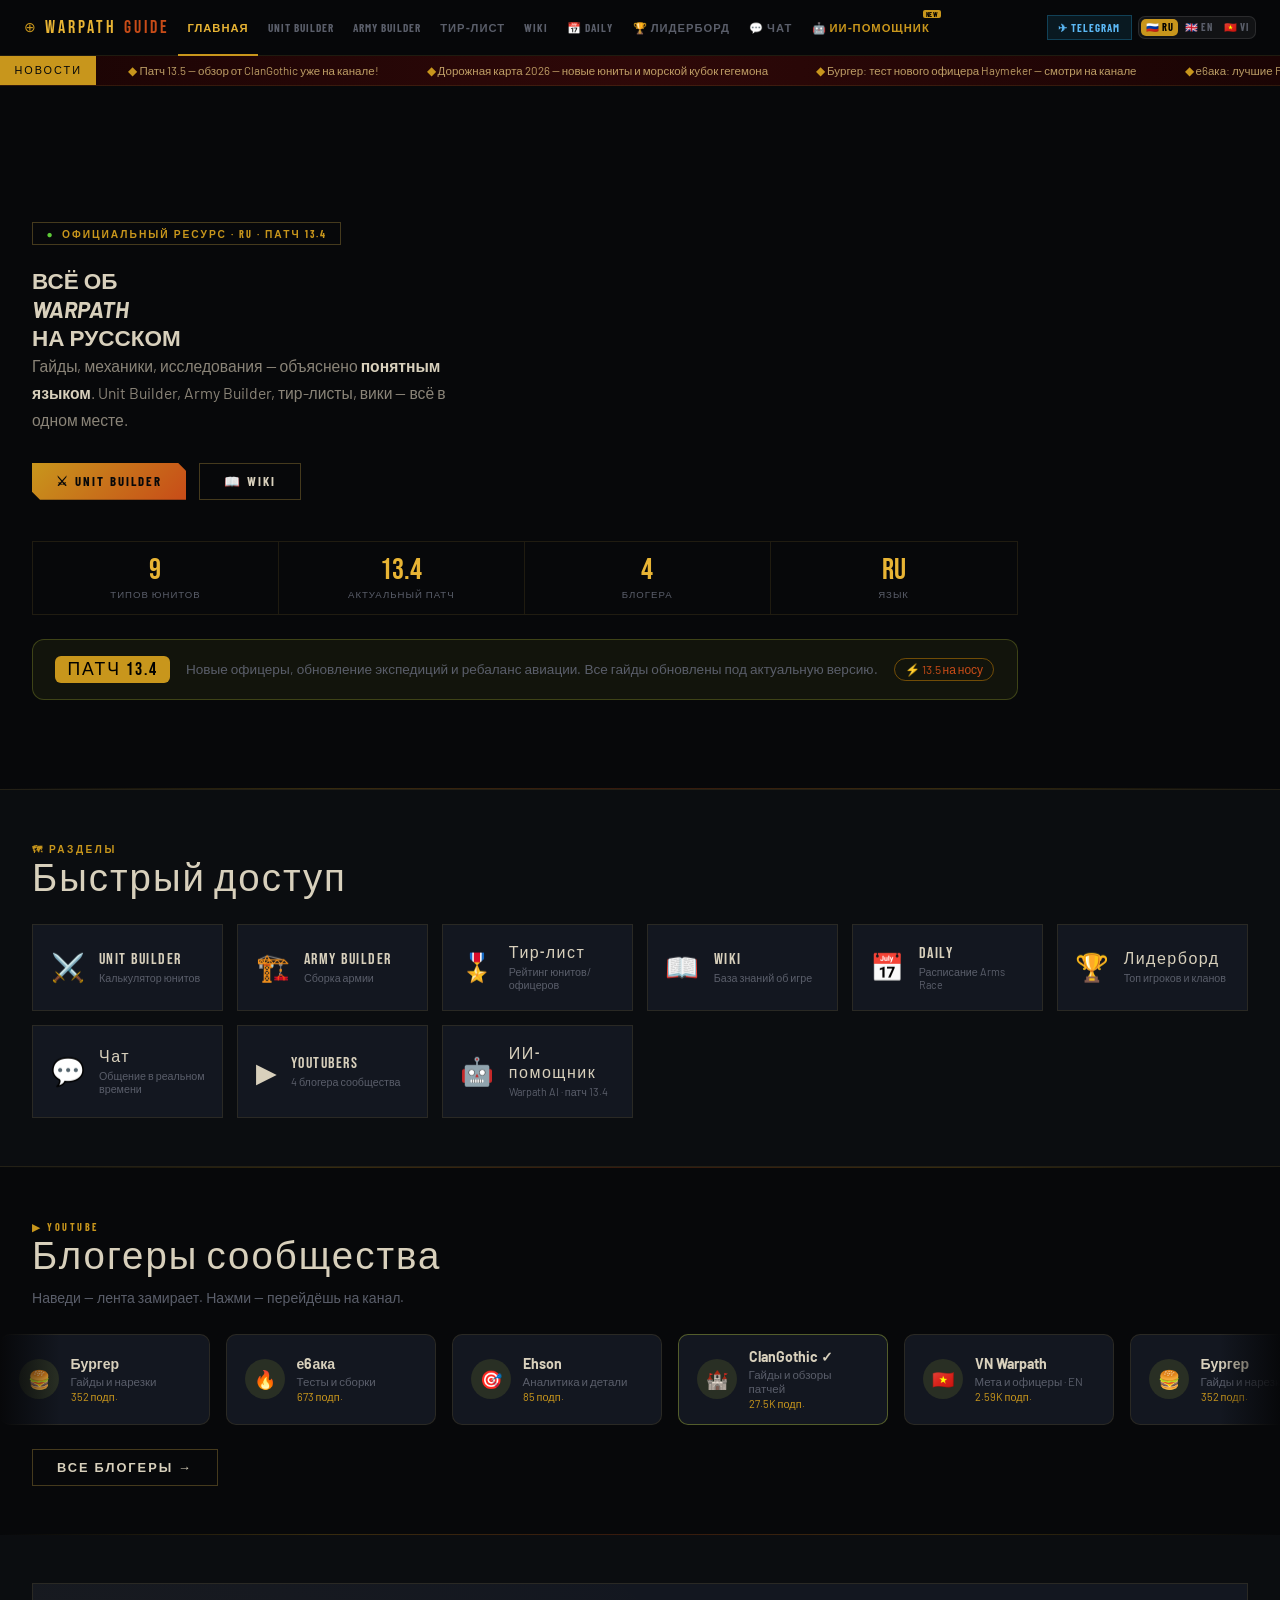
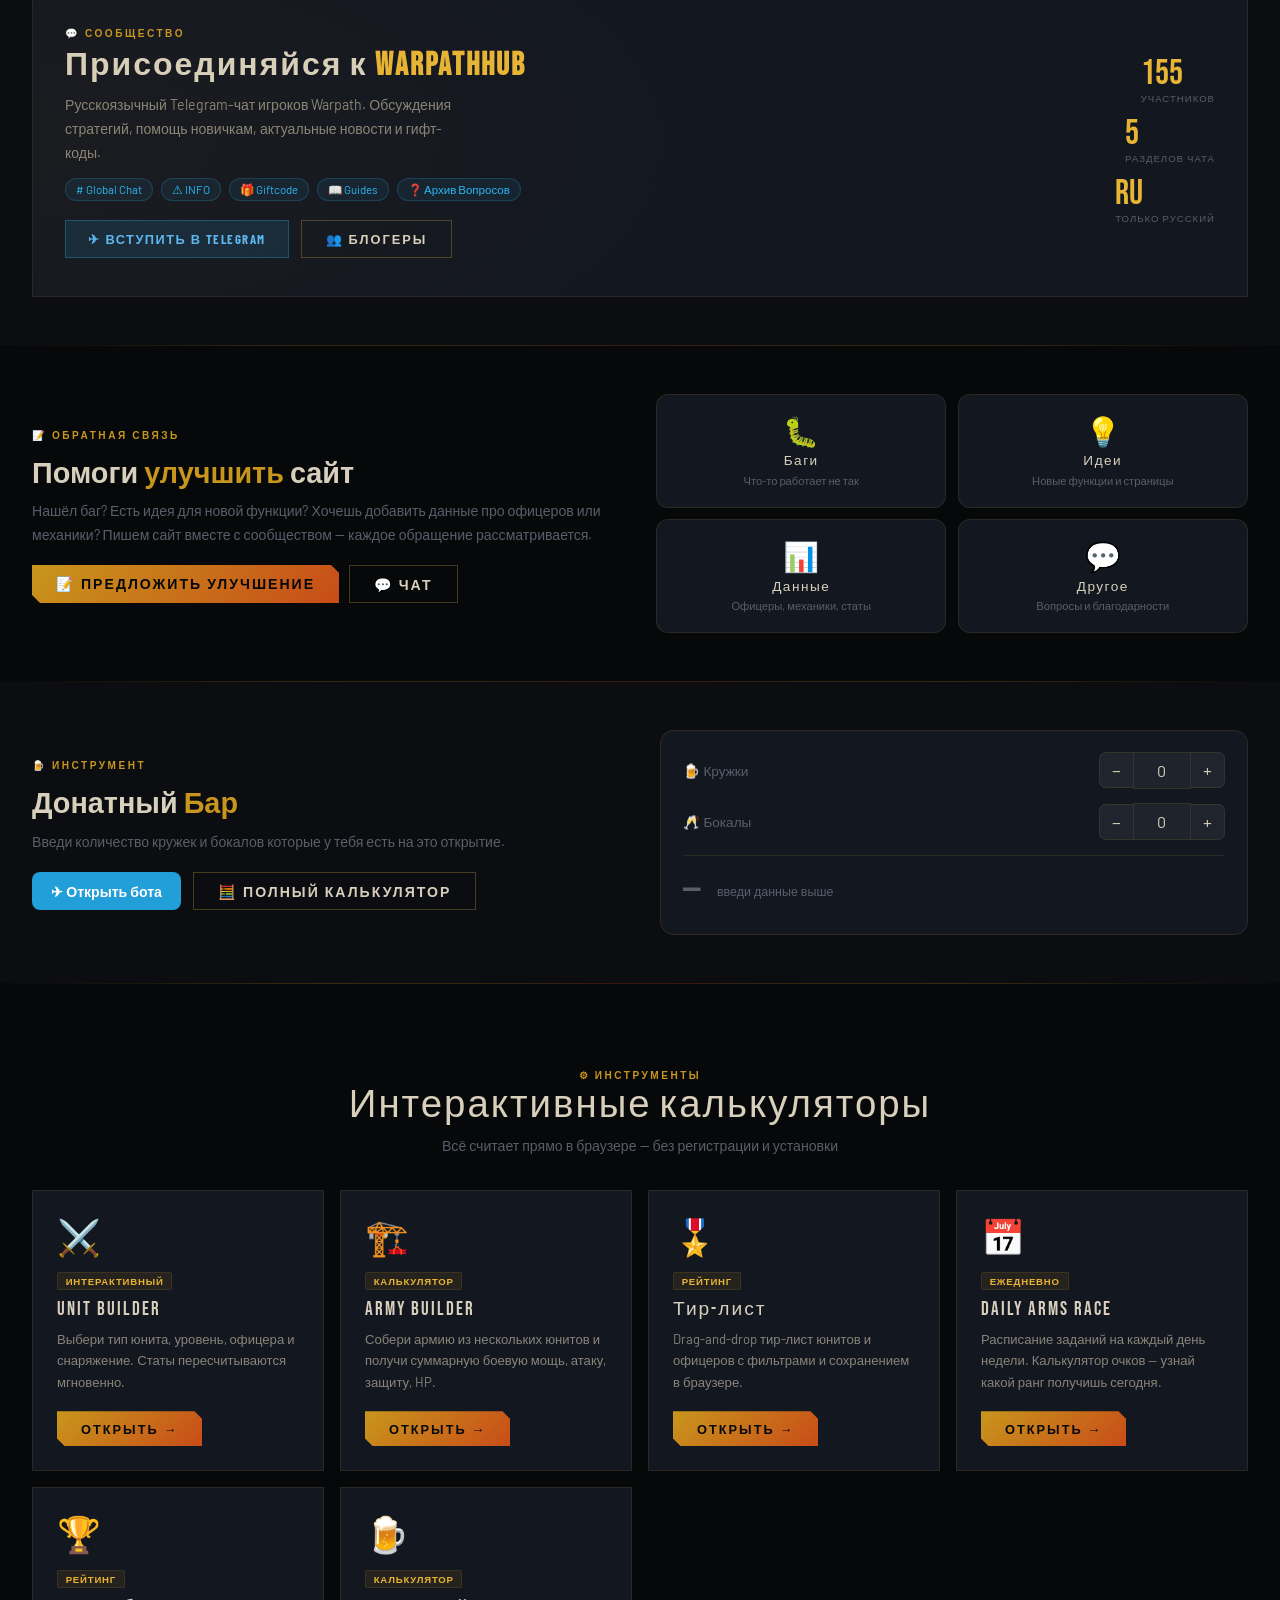
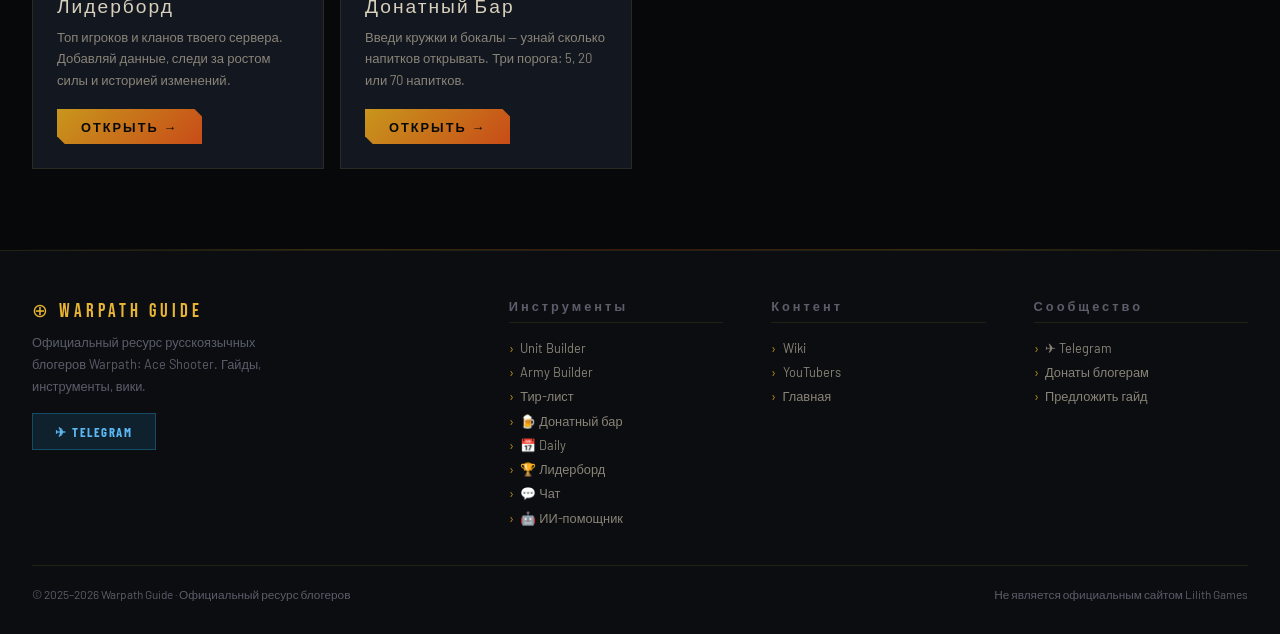
==== index.html @ d720f8a7 "Update index.html" ====
<!DOCTYPE html>
<html lang="ru">
<head>
<meta charset="UTF-8"><meta name="viewport" content="width=device-width,initial-scale=1">
<title>Warpath Guide — Главная</title>
<link rel="stylesheet" href="style.css">
<style>
  @keyframes shimmer {
    0%   { background-position: -600px 0; }
    100% { background-position:  600px 0; }
  }
  .skel-line {
    border-radius: 6px;
    background: linear-gradient(90deg, rgba(255,255,255,0.04) 25%, rgba(255,255,255,0.10) 50%, rgba(255,255,255,0.04) 75%);
    background-size: 600px 100%;
    animation: shimmer 1.4s infinite linear;
    display: block;
  }
  .skel-nav-card { background: var(--panel); border: 1px solid var(--border); border-radius: 10px; padding: 1.1rem 1rem; display: flex; align-items: center; gap: 0.85rem; }
  .skel-nav-icon { width: 36px; height: 36px; border-radius: 8px; flex-shrink: 0; }
  .skel-nav-t1   { height: 13px; width: 70%; margin-bottom: 6px; }
  .skel-nav-t2   { height: 10px; width: 50%; }
  .skel-tool-card { background: var(--panel); border: 1px solid var(--border); border-radius: 12px; padding: 1.5rem; }
  .skel-tool-icon { width: 44px; height: 44px; border-radius: 10px; margin-bottom: 0.7rem; }
  .skel-tool-t1   { height: 14px; width: 55%; margin-bottom: 8px; }
  .skel-tool-t2   { height: 10px; width: 90%; margin-bottom: 5px; }
  .skel-tool-t3   { height: 10px; width: 75%; margin-bottom: 1.1rem; }
  .skel-tool-btn  { height: 34px; width: 120px; border-radius: 6px; }

  .patch-banner { background: rgba(232,255,71,0.05); border: 1px solid rgba(232,255,71,0.2); border-radius: 12px; padding: 1rem 1.4rem; display: flex; align-items: center; gap: 1rem; flex-wrap: wrap; margin-top: 1.5rem; }
  .patch-badge  { font-family: 'Bebas Neue', sans-serif; font-size: 1.1rem; letter-spacing: 2px; background: var(--gold); color: #000; padding: 3px 12px; border-radius: 6px; white-space: nowrap; flex-shrink: 0; }
  .patch-text   { font-size: 0.85rem; color: var(--muted); line-height: 1.5; flex: 1; min-width: 180px; }
  .patch-soon   { font-size: 0.75rem; padding: 3px 10px; border-radius: 99px; border: 1px solid rgba(255,160,0,0.4); color: var(--orange); white-space: nowrap; flex-shrink: 0; }

  .blogger-strip-wrap { overflow: hidden; position: relative; }
  .blogger-strip-wrap::before,
  .blogger-strip-wrap::after {
    content: ''; position: absolute; top: 0; bottom: 0; width: 60px; z-index: 2; pointer-events: none;
  }
  .blogger-strip-wrap::before { left: 0;  background: linear-gradient(to right,  var(--bg), transparent); }
  .blogger-strip-wrap::after  { right: 0; background: linear-gradient(to left, var(--bg), transparent); }
  @keyframes scrollLeft {
    0%   { transform: translateX(0); }
    100% { transform: translateX(-50%); }
  }
  .blogger-strip-track {
    display: flex; gap: 1rem;
    width: max-content;
    animation: scrollLeft 28s linear infinite;
    padding: 0.5rem 0;
  }
  .blogger-strip-wrap:hover .blogger-strip-track { animation-play-state: paused; }
  .bl-card {
    background: var(--panel); border: 1px solid var(--border); border-radius: 10px;
    padding: 0.85rem 1.1rem; display: flex; align-items: center; gap: 0.75rem;
    text-decoration: none; flex-shrink: 0; width: 210px;
    transition: border-color 0.2s;
  }
  .bl-card:hover  { border-color: var(--gold); }
  .bl-card.offl   { border-color: rgba(232,255,71,0.3); }
  .bl-avatar { width: 40px; height: 40px; border-radius: 50%; background: rgba(232,255,71,0.1); display: flex; align-items: center; justify-content: center; font-size: 18px; flex-shrink: 0; }
  .bl-avatar-img { object-fit: cover; border: 1px solid var(--border); }
  .bl-name  { font-size: 0.88rem; font-weight: 700; color: var(--text); }
  .bl-spec  { font-size: 0.72rem; color: var(--muted); margin-top: 2px; }
  .bl-subs  { font-size: 0.68rem; color: var(--gold); margin-top: 2px; }

  .donate-wrap { display:grid; grid-template-columns:1fr 1fr; gap:2.5rem; align-items:center; }
  @media(max-width:640px){ .donate-wrap{grid-template-columns:1fr;} }
  .donate-left h2 { margin:.4rem 0 .6rem; font-size:1.8rem; }
  .donate-left p  { font-size:.88rem; color:var(--muted); line-height:1.65; }
  .donate-calc { background:var(--panel); border:1px solid var(--border); border-radius:14px; padding:1.3rem 1.4rem; }
  .dc-row   { display:flex; align-items:center; justify-content:space-between; gap:1rem; margin-bottom:.9rem; }
  .dc-label { font-size:.85rem; color:var(--muted); white-space:nowrap; }
  .dc-counter { display:flex; align-items:center; }
  .dc-btn {
    width:34px; height:36px; background:rgba(255,255,255,0.06); border:1px solid var(--border);
    color:var(--text); font-size:1.1rem; cursor:pointer; transition:background .15s;
    display:flex; align-items:center; justify-content:center;
  }
  .dc-btn:first-child { border-radius:7px 0 0 7px; border-right:none; }
  .dc-btn:last-child  { border-radius:0 7px 7px 0; border-left:none; }
  .dc-btn:hover { background:rgba(232,255,71,0.12); color:var(--gold); }
  .dc-val {
    width:58px; text-align:center; background:rgba(255,255,255,0.05);
    border:1px solid var(--border); color:var(--text); font-size:1rem;
    font-family:inherit; padding:.5rem 0; outline:none;
    -moz-appearance:textfield;
  }
  .dc-val::-webkit-inner-spin-button { -webkit-appearance:none; }
  .dc-val:focus { border-color:var(--gold); }
  .dc-result { border-top:1px solid var(--border); padding-top:.9rem; margin-top:.3rem; display:flex; align-items:center; gap:.85rem; }
  .dc-result-num { font-family:'Bebas Neue',sans-serif; font-size:2.2rem; letter-spacing:2px; color:var(--muted); transition:color .3s; }
  .dc-result-num.free { color:var(--muted); }
  .dc-result-num.mid  { color:var(--orange); }
  .dc-result-num.max  { color:var(--gold); }
  .dc-result-lbl { font-size:.78rem; color:var(--muted); line-height:1.5; }
  .tg-rooms { display: flex; gap: 0.5rem; flex-wrap: wrap; margin-top: 0.85rem; }
  .tg-room  { font-size: 0.72rem; padding: 3px 10px; border-radius: 99px; background: rgba(41,182,246,0.08); color: #29b6f6; border: 1px solid rgba(41,182,246,0.2); }

  /* Feedback grid mobile */
  @media(max-width:640px){
    .feedback-grid { grid-template-columns: 1fr !important; }
    .feedback-cards { grid-template-columns: 1fr 1fr !important; }
  }
</style>
</head>
<body>

<!-- HERO -->
<section style="background:var(--bg);padding-top:0">
  <div class="hero-wrap">
    <div>
      <div class="hero-badge">Официальный ресурс · RU · Патч 13.4</div>
      <h1>ВСЁ ОБ<br><em>WARPATH</em><br><strong>НА РУССКОМ</strong></h1>
      <p class="hero-desc">Гайды, механики, исследования — объяснено <b>понятным языком</b>. Unit Builder, Army Builder, тир-листы, вики — всё в одном месте.</p>
      <div class="hero-btns">
        <button class="btn btn-primary" onclick="location.href='unit-builder.html'">⚔ Unit Builder</button>
        <button class="btn btn-outline"  onclick="location.href='wiki.html'">📖 Wiki</button>
      </div>
      <div class="hero-stats">
        <div class="hstat"><div class="hstat-n">9</div><div class="hstat-l">Типов юнитов</div></div>
        <div class="hstat"><div class="hstat-n">13.4</div><div class="hstat-l">Актуальный патч</div></div>
        <div class="hstat"><div class="hstat-n">4</div><div class="hstat-l">Блогера</div></div>
        <div class="hstat"><div class="hstat-n">RU</div><div class="hstat-l">Язык</div></div>
      </div>
      <div class="patch-banner">
        <div class="patch-badge">ПАТЧ 13.4</div>
        <div class="patch-text">Новые офицеры, обновление экспедиций и ребаланс авиации. Все гайды обновлены под актуальную версию.</div>
        <div class="patch-soon">⚡ 13.5 на носу</div>
      </div>
    </div>
  </div>
</section>

<div class="divider"></div>

<!-- NAV CARDS -->
<section class="section-sm" style="background:var(--bg2);border-top:var(--line);border-bottom:var(--line)">
  <div class="wrap">
    <div class="sec-hd fade-up" style="margin-bottom:1.5rem">
      <div class="tag">🗺 Разделы</div>
      <div class="title">Быстрый доступ</div>
    </div>
    <div class="nav-cards fade-up" id="nav-cards">
      <div class="skel-nav-card" aria-hidden="true"><div class="skel-line skel-nav-icon"></div><div style="flex:1"><div class="skel-line skel-nav-t1"></div><div class="skel-line skel-nav-t2"></div></div></div>
      <div class="skel-nav-card" aria-hidden="true"><div class="skel-line skel-nav-icon"></div><div style="flex:1"><div class="skel-line skel-nav-t1"></div><div class="skel-line skel-nav-t2"></div></div></div>
      <div class="skel-nav-card" aria-hidden="true"><div class="skel-line skel-nav-icon"></div><div style="flex:1"><div class="skel-line skel-nav-t1"></div><div class="skel-line skel-nav-t2"></div></div></div>
      <div class="skel-nav-card" aria-hidden="true"><div class="skel-line skel-nav-icon"></div><div style="flex:1"><div class="skel-line skel-nav-t1"></div><div class="skel-line skel-nav-t2"></div></div></div>
      <div class="skel-nav-card" aria-hidden="true"><div class="skel-line skel-nav-icon"></div><div style="flex:1"><div class="skel-line skel-nav-t1"></div><div class="skel-line skel-nav-t2"></div></div></div>
      <div class="skel-nav-card" aria-hidden="true"><div class="skel-line skel-nav-icon"></div><div style="flex:1"><div class="skel-line skel-nav-t1"></div><div class="skel-line skel-nav-t2"></div></div></div>
    </div>
  </div>
</section>

<div class="divider"></div>

<!-- BLOGGER STRIP -->
<section class="section-sm" style="background:var(--bg)">
  <div class="wrap" style="margin-bottom:1rem">
    <div class="sec-hd fade-up" style="margin-bottom:0">
      <div class="tag">▶ YouTube</div>
      <div class="title">Блогеры сообщества</div>
      <div class="sub">Наведи — лента замирает. Нажми — перейдёшь на канал.</div>
    </div>
  </div>
  <div class="blogger-strip-wrap fade-up">
    <div class="blogger-strip-track" id="blogger-strip"></div>
  </div>
  <div class="wrap" style="margin-top:1rem">
    <a href="youtubers.html" class="btn btn-outline">Все блогеры →</a>
  </div>
</section>

<div class="divider"></div>

<!-- COMMUNITY -->
<section class="section-sm" style="background:var(--bg2)">
  <div class="wrap">
    <div class="community-wrap fade-up">
      <div>
        <div class="tag">💬 Сообщество</div>
        <h2>Присоединяйся к <em style="color:var(--gold2);font-style:normal">WarpathHub</em></h2>
        <p>Русскоязычный Telegram-чат игроков Warpath. Обсуждения стратегий, помощь новичкам, актуальные новости и гифт-коды.</p>
        <div class="tg-rooms">
          <span class="tg-room"># Global Chat</span>
          <span class="tg-room">⚠ INFO</span>
          <span class="tg-room">🎁 Giftcode</span>
          <span class="tg-room">📖 Guides</span>
          <span class="tg-room">❓ Архив Вопросов</span>
        </div>
        <div class="community-btns" style="margin-top:1.2rem">
          <a href="https://t.me/WarpathHub" target="_blank" class="btn-tg">✈ Вступить в Telegram</a>
          <a href="youtubers.html" class="btn btn-outline">👥 Блогеры</a>
        </div>
      </div>
      <div class="community-stats">
        <div><div class="cstat-n">155</div><div class="cstat-l">Участников</div></div>
        <div><div class="cstat-n">5</div><div class="cstat-l">Разделов чата</div></div>
        <div><div class="cstat-n">RU</div><div class="cstat-l">Только русский</div></div>
      </div>
    </div>
  </div>
</section>

<div class="divider"></div>

<!-- FEEDBACK ── новый блок -->
<section class="section-sm" style="background:var(--bg)">
  <div class="wrap">
    <div class="fade-up feedback-grid" style="display:grid;grid-template-columns:1fr 1fr;gap:2rem;align-items:center">
      <div>
        <div class="tag">📝 Обратная связь</div>
        <h2 style="margin:.4rem 0 .6rem;font-size:1.8rem">Помоги <em style="color:var(--gold);font-style:normal">улучшить</em> сайт</h2>
        <p style="font-size:.88rem;color:var(--muted);line-height:1.65">
          Нашёл баг? Есть идея для новой функции? Хочешь добавить данные про офицеров или механики?
          Пишем сайт вместе с сообществом — каждое обращение рассматривается.
        </p>
        <div style="display:flex;gap:.6rem;flex-wrap:wrap;margin-top:1.2rem">
          <a href="feedback.html" class="btn btn-primary" style="font-size:.88rem">📝 Предложить улучшение</a>
          <a href="community.html" class="btn btn-outline" style="font-size:.88rem">💬 Чат</a>
        </div>
      </div>
      <div class="feedback-cards" style="display:grid;grid-template-columns:1fr 1fr;gap:.7rem">
        <div style="background:var(--panel);border:1px solid var(--border);border-radius:12px;padding:1.1rem;text-align:center">
          <div style="font-size:1.8rem;margin-bottom:.3rem">🐛</div>
          <div style="font-family:'Bebas Neue',sans-serif;font-size:.85rem;letter-spacing:1.5px;color:var(--text);margin-bottom:.2rem">Баги</div>
          <div style="font-size:.7rem;color:var(--muted);line-height:1.5">Что-то работает не так</div>
        </div>
        <div style="background:var(--panel);border:1px solid var(--border);border-radius:12px;padding:1.1rem;text-align:center">
          <div style="font-size:1.8rem;margin-bottom:.3rem">💡</div>
          <div style="font-family:'Bebas Neue',sans-serif;font-size:.85rem;letter-spacing:1.5px;color:var(--text);margin-bottom:.2rem">Идеи</div>
          <div style="font-size:.7rem;color:var(--muted);line-height:1.5">Новые функции и страницы</div>
        </div>
        <div style="background:var(--panel);border:1px solid var(--border);border-radius:12px;padding:1.1rem;text-align:center">
          <div style="font-size:1.8rem;margin-bottom:.3rem">📊</div>
          <div style="font-family:'Bebas Neue',sans-serif;font-size:.85rem;letter-spacing:1.5px;color:var(--text);margin-bottom:.2rem">Данные</div>
          <div style="font-size:.7rem;color:var(--muted);line-height:1.5">Офицеры, механики, статы</div>
        </div>
        <div style="background:var(--panel);border:1px solid var(--border);border-radius:12px;padding:1.1rem;text-align:center">
          <div style="font-size:1.8rem;margin-bottom:.3rem">💬</div>
          <div style="font-family:'Bebas Neue',sans-serif;font-size:.85rem;letter-spacing:1.5px;color:var(--text);margin-bottom:.2rem">Другое</div>
          <div style="font-size:.7rem;color:var(--muted);line-height:1.5">Вопросы и благодарности</div>
        </div>
      </div>
    </div>
  </div>
</section>

<div class="divider"></div>

<!-- DONATE BAR -->
<section class="section-sm" style="background:var(--bg2)">
  <div class="wrap">
    <div class="donate-wrap fade-up">
      <div class="donate-left">
        <div class="tag">🍺 Инструмент</div>
        <h2>Донатный <em style="color:var(--gold);font-style:normal">Бар</em></h2>
        <p>Введи количество кружек и бокалов которые у тебя есть на это открытие.</p>
        <div style="display:flex;gap:.75rem;flex-wrap:wrap;margin-top:1.2rem">
          <a href="https://t.me/donatebar_bot" target="_blank" rel="noopener"
             style="display:inline-flex;align-items:center;gap:.5rem;background:#229ED9;color:#fff;border:none;border-radius:8px;padding:.65rem 1.2rem;font-size:.88rem;font-weight:600;text-decoration:none;">
            ✈ Открыть бота
          </a>
          <a href="donate-bar.html" class="btn btn-outline" style="font-size:.88rem">🧮 Полный калькулятор</a>
        </div>
      </div>
      <div class="donate-calc">
        <div class="dc-row">
          <label class="dc-label">🍺 Кружки</label>
          <div class="dc-counter">
            <button class="dc-btn" onclick="dcAdj('cups',-1)">−</button>
            <input class="dc-val" id="dc-cups" type="number" min="0" value="0" oninput="dcCalc()">
            <button class="dc-btn" onclick="dcAdj('cups',1)">+</button>
          </div>
        </div>
        <div class="dc-row">
          <label class="dc-label">🥂 Бокалы</label>
          <div class="dc-counter">
            <button class="dc-btn" onclick="dcAdj('glasses',-1)">−</button>
            <input class="dc-val" id="dc-glasses" type="number" min="0" value="0" oninput="dcCalc()">
            <button class="dc-btn" onclick="dcAdj('glasses',1)">+</button>
          </div>
        </div>
        <div class="dc-result" id="dc-result">
          <div class="dc-result-num" id="dc-num">—</div>
          <div class="dc-result-lbl" id="dc-lbl">введи данные выше</div>
        </div>
      </div>
    </div>
  </div>
</section>

<div class="divider"></div>

<!-- TOOLS PREVIEW -->
<section class="section grid-bg" style="background:var(--bg)">
  <div class="wrap">
    <div class="sec-hd center fade-up">
      <div class="tag">⚙ Инструменты</div>
      <div class="title">Интерактивные калькуляторы</div>
      <div class="sub">Всё считает прямо в браузере — без регистрации и установки</div>
    </div>
    <div id="tools-grid" class="fade-up" style="display:grid;grid-template-columns:repeat(auto-fit,minmax(260px,1fr));gap:1rem;margin-top:2rem">
      <div class="skel-tool-card" aria-hidden="true"><div class="skel-line skel-tool-icon"></div><div class="skel-line skel-tool-t1"></div><div class="skel-line skel-tool-t2"></div><div class="skel-line skel-tool-t3"></div><div class="skel-line skel-tool-btn"></div></div>
      <div class="skel-tool-card" aria-hidden="true"><div class="skel-line skel-tool-icon"></div><div class="skel-line skel-tool-t1"></div><div class="skel-line skel-tool-t2"></div><div class="skel-line skel-tool-t3"></div><div class="skel-line skel-tool-btn"></div></div>
      <div class="skel-tool-card" aria-hidden="true"><div class="skel-line skel-tool-icon"></div><div class="skel-line skel-tool-t1"></div><div class="skel-line skel-tool-t2"></div><div class="skel-line skel-tool-t3"></div><div class="skel-line skel-tool-btn"></div></div>
    </div>
  </div>
</section>

<script src="i18n.js"></script>
<script src="nav.js"></script>
<script src="data.js"></script>

<script>
const NAV_SECTIONS = [
  {icon:'⚔️', label:'Unit Builder',    sub:'Калькулятор юнитов',       href:'unit-builder.html'},
  {icon:'🏗️', label:'Army Builder',    sub:'Сборка армии',              href:'army-builder.html'},
  {icon:'🎖️', label:'Тир-лист',        sub:'Рейтинг юнитов/офицеров',   href:'tier-list.html'},
  {icon:'📖', label:'Wiki',            sub:'База знаний об игре',        href:'wiki.html'},
  {icon:'📅', label:'Daily',           sub:'Расписание Arms Race',       href:'daily.html'},
  {icon:'🏆', label:'Лидерборд',       sub:'Топ игроков и кланов',       href:'leaderboard.html'},
  {icon:'💬', label:'Чат',             sub:'Общение в реальном времени', href:'community.html'},
  {icon:'▶',  label:'YouTubers',       sub:'4 блогера сообщества',       href:'youtubers.html'},
  {icon:'🤖', label:'ИИ-помощник',     sub:'Warpath AI · патч 13.4',     href:'ai-chat.html'},
];

const TOOLS = [
  {icon:'⚔️', title:'Unit Builder',    tag:'Интерактивный', desc:'Выбери тип юнита, уровень, офицера и снаряжение. Статы пересчитываются мгновенно.',                           href:'unit-builder.html'},
  {icon:'🏗️', title:'Army Builder',    tag:'Калькулятор',   desc:'Собери армию из нескольких юнитов и получи суммарную боевую мощь, атаку, защиту, HP.',                       href:'army-builder.html'},
  {icon:'🎖️', title:'Тир-лист',        tag:'Рейтинг',       desc:'Drag-and-drop тир-лист юнитов и офицеров с фильтрами и сохранением в браузере.',                             href:'tier-list.html'},
  {icon:'📅', title:'Daily Arms Race', tag:'Ежедневно',     desc:'Расписание заданий на каждый день недели. Калькулятор очков — узнай какой ранг получишь сегодня.',            href:'daily.html'},
  {icon:'🏆', title:'Лидерборд',       tag:'Рейтинг',       desc:'Топ игроков и кланов твоего сервера. Добавляй данные, следи за ростом силы и историей изменений.',            href:'leaderboard.html'},
  {icon:'🍺', title:'Донатный Бар',    tag:'Калькулятор',   desc:'Введи кружки и бокалы — узнай сколько напитков открывать. Три порога: 5, 20 или 70 напитков.',                href:'donate-bar.html'},
];

document.addEventListener('DOMContentLoaded', () => {
  if (typeof initShared === 'function') initShared();

  const nc = document.getElementById('nav-cards');
  if (nc) {
    nc.innerHTML = '';
    NAV_SECTIONS.forEach(s => {
      const d = document.createElement('div');
      d.className = 'nav-card';
      d.innerHTML = `<div class="nav-card-icon">${s.icon}</div><div><div class="nav-card-label">${s.label}</div><div class="nav-card-sub">${s.sub}</div></div>`;
      d.onclick = () => s.ext ? window.open(s.href,'_blank') : location.href = s.href;
      nc.appendChild(d);
    });
  }

  const strip = document.getElementById('blogger-strip');
  if (strip && typeof YOUTUBERS !== 'undefined') {
    [...YOUTUBERS, ...YOUTUBERS].forEach(y => {
      const a = document.createElement('a');
      a.className = 'bl-card' + (y.approved ? ' offl' : '');
      a.href = y.yt; a.target = '_blank'; a.rel = 'noopener';

      /* Аватарка — фото если есть, иначе эмодзи */
      const avWrap = document.createElement('div');
      if (y.avatar) {
        const img = document.createElement('img');
        img.src = y.avatar;
        img.alt = y.name;
        img.className = 'bl-avatar bl-avatar-img';
        img.onerror = function() {
          const em = document.createElement('div');
          em.className = 'bl-avatar';
          em.textContent = y.emoji;
          this.parentNode.replaceChild(em, this);
        };
        avWrap.appendChild(img);
      } else {
        avWrap.className = 'bl-avatar';
        avWrap.textContent = y.emoji;
      }

      const info = document.createElement('div');
      info.innerHTML = `<div class="bl-name">${y.name}${y.approved ? ' ✓' : ''}</div>
        <div class="bl-spec">${y.spec}</div>
        <div class="bl-subs">${y.subs} подп.</div>`;

      a.appendChild(avWrap);
      a.appendChild(info);
      strip.appendChild(a);
    });
  }

  const tg = document.getElementById('tools-grid');
  if (tg) {
    tg.innerHTML = '';
    TOOLS.forEach(t => {
      const d = document.createElement('div');
      d.className = 'card card-hover';
      d.style.padding = '1.5rem';
      d.innerHTML = `
        <div style="font-size:2.2rem;margin-bottom:.7rem">${t.icon}</div>
        <span class="pill pill-tag">${t.tag}</span>
        <div style="font-family:'Bebas Neue',sans-serif;font-size:1.2rem;letter-spacing:2px;margin:.5rem 0">${t.title}</div>
        <p style="font-size:.82rem;color:var(--dim);line-height:1.65">${t.desc}</p>
        <div style="margin-top:1.1rem"><span class="btn btn-primary">Открыть →</span></div>`;
      d.onclick = () => location.href = t.href;
      tg.appendChild(d);
    });
  }
});

function dcAdj(f, d) {
  const el = document.getElementById(f === 'cups' ? 'dc-cups' : 'dc-glasses');
  el.value = Math.max(0, (parseInt(el.value) || 0) + d);
  dcCalc();
}
function dcCalc() {
  const cups    = Math.min(Math.max(0, parseInt(document.getElementById('dc-cups').value)    || 0), 120);
  const glasses = Math.max(0, parseInt(document.getElementById('dc-glasses').value) || 0);
  const total   = glasses + Math.floor(cups / 3);
  const num = document.getElementById('dc-num');
  const lbl = document.getElementById('dc-lbl');
  if (!num) return;
  num.className = 'dc-result-num';
  if (total >= 52) {
    num.textContent = '70 🍻'; num.classList.add('max');
    lbl.textContent = 'Открывай 65 + 5 напитков';
  } else if (total < 15) {
    num.textContent = '5 🍺'; num.classList.add('free');
    lbl.textContent = `Только бесплатные. Ещё ${15 - total} бокалов до 20`;
  } else {
    num.textContent = '20 🍻'; num.classList.add('mid');
    lbl.textContent = `Открывай 15 + 5. Ещё ${52 - total} до 70`;
  }
}
</script>
</body>
</html>
---- style.css ----
/* ═══════════════════════════════════════════
   WARPATH GUIDE — SHARED STYLES
   Military-Industrial Dark Theme

   ИСПРАВЛЕНО:
   1. Добавлены все стили .nav, .nav-links, .nav-hamburger
      и мобильного меню — перенесены из nav.js чтобы
      устранить конфликт специфичности CSS.
      В старой версии .nav-hamburger был объявлен в ОБОИХ
      файлах, из-за чего стили перебивали друг друга и
      бургер становился прозрачным.
   2. Удалены стили .nav-hamburger из nav.js (там теперь
      только JS-логика, без CSS).
   3. Исправлен комментарий про "нет стилей .nav" —
      теперь они здесь, как и должны быть.
═══════════════════════════════════════════ */
@import url('https://fonts.googleapis.com/css2?family=Bebas+Neue&family=Barlow:wght@300;400;500;600;700&family=Barlow+Condensed:wght@400;500;600;700&display=swap');

:root {
  --bg:      #07080a;
  --bg2:     #0b0d10;
  --bg3:     #0f1215;
  --panel:   #131720;
  --border:  rgba(180,150,60,0.14);
  --border2: rgba(200,165,70,0.32);
  --gold:    #c8961c;
  --gold2:   #e8b434;
  --orange:  #c84c18;
  --muted:   #5a5e6a;
  --text:    #d8d0bc;
  --dim:     #8a8478;
  --line:    1px solid var(--border);
}

*,*::before,*::after{margin:0;padding:0;box-sizing:border-box}
html{scroll-behavior:smooth}
body{background:var(--bg);color:var(--text);font-family:'Barlow',sans-serif;font-size:15px;overflow-x:hidden;-webkit-font-smoothing:antialiased}
a{color:inherit;text-decoration:none}
button{cursor:pointer;font-family:inherit;border:none;background:none}
input,select{font-family:inherit}
ul{list-style:none}
::-webkit-scrollbar{width:5px}
::-webkit-scrollbar-track{background:var(--bg)}
::-webkit-scrollbar-thumb{background:var(--gold);border-radius:2px}

/* ═══════════════════════════════════════
   LAYOUT
═══════════════════════════════════════ */
.wrap{max-width:1280px;margin:0 auto;padding:0 2rem}
.section{padding:5rem 0}
.section-sm{padding:3rem 0}
.divider{height:1px;background:linear-gradient(90deg,transparent,var(--gold),var(--orange),var(--gold),transparent);opacity:.25}
.grid-bg{background-image:linear-gradient(rgba(180,150,60,.02) 1px,transparent 1px),linear-gradient(90deg,rgba(180,150,60,.02) 1px,transparent 1px);background-size:42px 42px}

/* ═══════════════════════════════════════
   TYPOGRAPHY
═══════════════════════════════════════ */
.tag{display:inline-block;font-family:'Barlow Condensed',sans-serif;font-size:.63rem;font-weight:700;letter-spacing:2.5px;text-transform:uppercase;color:var(--gold);margin-bottom:.4rem}
.title{font-family:'Bebas Neue',sans-serif;font-size:clamp(1.8rem,3vw,2.6rem);letter-spacing:2px;line-height:1;margin-bottom:.5rem}
.sub{color:var(--muted);font-size:.88rem;line-height:1.7;max-width:520px}
.sec-hd{margin-bottom:2rem}
.sec-hd.center{text-align:center}
.sec-hd.center .sub{margin:0 auto}

/* ═══════════════════════════════════════
   PILLS
═══════════════════════════════════════ */
.pill{display:inline-block;font-family:'Barlow Condensed',sans-serif;font-size:.6rem;font-weight:700;letter-spacing:.8px;text-transform:uppercase;padding:.12rem .48rem;border-radius:2px}
.pill-new{background:rgba(42,92,26,.28);color:#7ec850;border:1px solid rgba(42,92,26,.45)}
.pill-mid{background:rgba(180,130,20,.24);color:#e8a838;border:1px solid rgba(180,130,20,.4)}
.pill-hard{background:rgba(154,26,26,.28);color:#e04848;border:1px solid rgba(154,26,26,.45)}
.pill-tag{background:rgba(200,150,28,.1);color:var(--gold2);border:1px solid var(--border)}

/* ═══════════════════════════════════════
   BUTTONS
═══════════════════════════════════════ */
.btn{font-family:'Barlow Condensed',sans-serif;font-size:.8rem;font-weight:700;letter-spacing:2px;text-transform:uppercase;padding:.6rem 1.5rem;transition:all .2s;border:none;cursor:pointer;display:inline-block}
.btn-primary{background:linear-gradient(135deg,var(--gold),var(--orange));color:#07080a;clip-path:polygon(0 0,calc(100% - 8px) 0,100% 8px,100% 100%,8px 100%,0 calc(100% - 8px))}
.btn-primary:hover{opacity:.85;transform:translateY(-1px)}
.btn-outline{background:transparent;color:var(--text);border:1px solid var(--border2)}
.btn-outline:hover{border-color:var(--gold);color:var(--gold2)}
.btn-tg{display:inline-flex;align-items:center;gap:.45rem;background:rgba(41,182,246,.12);border:1px solid rgba(41,182,246,.28);color:#5bb8f5;padding:.6rem 1.4rem;font-family:'Barlow Condensed',sans-serif;font-size:.8rem;font-weight:700;letter-spacing:1.5px;text-transform:uppercase;transition:all .2s}
.btn-tg:hover{background:rgba(41,182,246,.22)}

/* ═══════════════════════════════════════
   NAV — все стили навигации здесь.
   nav.js вставляет HTML, стили — здесь.
   Это предотвращает конфликт специфичности
   который делал бургер прозрачным.
═══════════════════════════════════════ */
.nav {
  position: fixed; top: 0; width: 100%; z-index: 900;
  background: rgba(7,8,10,.97);
  backdrop-filter: blur(16px);
  -webkit-backdrop-filter: blur(16px);
  border-bottom: 1px solid var(--border);
  height: 56px;
  display: flex;
  align-items: center;
  justify-content: space-between;
  padding: 0 1.5rem;
  gap: .5rem;
  box-sizing: border-box;
}
.nav-logo {
  font-family: 'Bebas Neue', sans-serif;
  font-size: 1.1rem;
  letter-spacing: 3px;
  color: var(--gold2);
  display: flex;
  align-items: center;
  gap: .4rem;
  flex-shrink: 0;
  text-decoration: none;
  white-space: nowrap;
}
.nav-logo::before { content: '⊕'; font-size: .85rem; color: var(--gold); }
.nav-logo .dot { color: var(--orange); }

.nav-links {
  display: flex;
  list-style: none;
  margin: 0; padding: 0;
  flex: 1;
  min-width: 0;
  overflow: hidden;
}
.nav-links li { flex-shrink: 0; }
.nav-links a {
  display: block;
  padding: 0 .6rem;
  height: 56px;
  line-height: 56px;
  font-family: 'Barlow Condensed', sans-serif;
  font-size: .7rem;
  font-weight: 700;
  letter-spacing: 1px;
  text-transform: uppercase;
  color: var(--muted);
  border-bottom: 2px solid transparent;
  transition: all .18s;
  white-space: nowrap;
  text-decoration: none;
}
.nav-links a:hover,
.nav-links a.active { color: var(--gold2); border-bottom-color: var(--gold); }

.nav-right {
  display: flex;
  align-items: center;
  gap: .4rem;
  flex-shrink: 0;
}
.nav-tg-btn {
  display: flex;
  align-items: center;
  gap: .3rem;
  background: rgba(41,182,246,.1);
  border: 1px solid rgba(41,182,246,.25);
  color: #5bb8f5;
  padding: .28rem .65rem;
  font-family: 'Barlow Condensed', sans-serif;
  font-size: .68rem;
  font-weight: 700;
  letter-spacing: 1px;
  text-transform: uppercase;
  transition: all .18s;
  text-decoration: none;
  white-space: nowrap;
}
.nav-tg-btn:hover { background: rgba(41,182,246,.2); }

/* Lang switcher */
.lang-switcher {
  display: flex;
  gap: 2px;
  align-items: center;
  background: rgba(255,255,255,0.05);
  border: 1px solid rgba(255,255,255,0.1);
  border-radius: 7px;
  padding: 2px;
  flex-shrink: 0;
}
.lang-btn {
  background: transparent;
  border: none;
  border-radius: 5px;
  color: var(--muted);
  font-size: .65rem;
  font-weight: 700;
  padding: 3px 5px;
  cursor: pointer;
  transition: all .15s;
  white-space: nowrap;
  font-family: 'Barlow Condensed', sans-serif;
  letter-spacing: .5px;
  line-height: 1;
}
.lang-btn:hover { background: rgba(255,255,255,.08); color: var(--text); }
.lang-btn.active { background: var(--gold); color: #000; }

/* ── Hamburger ──
   ИСПРАВЛЕНО: раньше эти стили были ТАКЖЕ в nav.js
   внутри тега <style> который вставлялся динамически.
   Два объявления одного класса = конфликт.
   Браузер применял последнее (из nav.js) которое
   задавало background: transparent на span без цвета.
   Теперь стили только здесь — конфликта нет.
── */
.nav-hamburger {
  display: none;          /* показывается только на мобиле — см. медиазапрос ниже */
  flex-direction: column;
  gap: 4px;
  cursor: pointer;
  padding: 7px 6px;
  border: 1px solid var(--border);
  border-radius: 6px;
  background: transparent;
  flex-shrink: 0;
}
.nav-hamburger span {
  display: block;
  width: 18px;
  height: 2px;
  background: var(--text);  /* ← ключевое: цвет линий берётся из --text (#d8d0bc) */
  border-radius: 2px;
  transition: all .22s;
  pointer-events: none;     /* клики проходят к кнопке, а не теряются на span */
}
/* Анимация в X при открытом меню */
.nav-hamburger.is-open span:nth-child(1) { transform: translateY(6px) rotate(45deg); }
.nav-hamburger.is-open span:nth-child(2) { opacity: 0; transform: scaleX(0); }
.nav-hamburger.is-open span:nth-child(3) { transform: translateY(-6px) rotate(-45deg); }

/* Mobile overlay */
.nav-mobile-overlay {
  display: none;
  position: fixed; inset: 0;
  background: rgba(0,0,0,.65);
  z-index: 1000;
  backdrop-filter: blur(3px);
  -webkit-backdrop-filter: blur(3px);
}
.nav-mobile-overlay.is-open { display: block; }

/* Mobile drawer */
.nav-mobile-menu {
  position: fixed;
  top: 0; right: -290px;
  width: 270px; height: 100vh;
  background: #0b0d10;
  border-left: 1px solid var(--border);
  z-index: 1001;
  transition: right .28s cubic-bezier(.4,0,.2,1);
  display: flex;
  flex-direction: column;
  overflow-y: auto;
  overscroll-behavior: contain;
}
.nav-mobile-menu.is-open { right: 0; }

.nav-mobile-head {
  display: flex;
  align-items: center;
  justify-content: space-between;
  padding: .9rem 1.2rem;
  border-bottom: 1px solid var(--border);
  min-height: 56px;
  flex-shrink: 0;
}
.nav-mobile-close {
  background: none;
  border: 1px solid var(--border);
  color: var(--muted);
  width: 28px; height: 28px;
  border-radius: 5px;
  cursor: pointer;
  font-size: .85rem;
  display: flex; align-items: center; justify-content: center;
  transition: all .15s;
}
.nav-mobile-close:hover { border-color: var(--gold); color: var(--gold); }

.nav-mobile-links {
  display: flex;
  flex-direction: column;
  padding: .4rem 0;
  flex: 1;
}
.nav-mobile-links a {
  display: block;
  padding: .7rem 1.3rem;
  font-family: 'Barlow Condensed', sans-serif;
  font-size: .85rem;
  font-weight: 700;
  letter-spacing: 1.5px;
  text-transform: uppercase;
  color: var(--muted);
  border-left: 3px solid transparent;
  transition: all .15s;
  text-decoration: none;
}
.nav-mobile-links a:hover,
.nav-mobile-links a.active {
  color: var(--gold2);
  border-left-color: var(--gold);
  background: rgba(200,150,28,.05);
}
.nav-mobile-tg {
  color: #5bb8f5 !important;
  border-left-color: rgba(41,182,246,.4) !important;
  margin-top: .3rem;
  border-top: 1px solid var(--border);
}

.nav-mobile-lang {
  padding: .9rem 1.2rem;
  border-top: 1px solid var(--border);
  flex-shrink: 0;
}
.nav-mobile-lang .lang-switcher { width: 100%; justify-content: stretch; }
.nav-mobile-lang .lang-btn { flex: 1; text-align: center; padding: 5px 0; font-size: .72rem; }

/* ═══════════════════════════════════════
   TICKER
═══════════════════════════════════════ */
.ticker-bar{margin-top:56px;background:linear-gradient(90deg,#1a0404,#2e0808,#1a0404);border-bottom:var(--line);height:30px;display:flex;align-items:center;overflow:hidden}
.ticker-lbl{background:var(--gold);color:var(--bg);font-family:'Bebas Neue',sans-serif;font-size:.68rem;letter-spacing:2px;padding:0 .9rem;height:100%;display:flex;align-items:center;flex-shrink:0}
.ticker-overflow{flex:1;overflow:hidden}
.ticker-track{display:flex;width:max-content;animation:ticker-run 50s linear infinite;align-items:center;padding-left:2rem}
.ticker-track:hover{animation-play-state:paused}
.ticker-item{font-size:.72rem;color:rgba(232,200,128,.78);white-space:nowrap;padding-right:3rem}
.ticker-item::before{content:'◆ ';color:var(--gold)}
@keyframes ticker-run{from{transform:translateX(0)}to{transform:translateX(-50%)}}

/* ═══════════════════════════════════════
   FOOTER
═══════════════════════════════════════ */
.footer{background:var(--bg2);border-top:var(--line);padding:3rem 2rem 2rem}
.footer-grid{max-width:1280px;margin:0 auto;display:grid;grid-template-columns:2fr 1fr 1fr 1fr;gap:3rem;margin-bottom:2.2rem}
.footer-logo{font-family:'Bebas Neue',sans-serif;font-size:1.2rem;letter-spacing:4px;color:var(--gold2);margin-bottom:.55rem}
.footer-desc{font-size:.8rem;color:var(--muted);line-height:1.7;max-width:250px}
.footer-col h4{font-family:'Bebas Neue',sans-serif;font-size:.8rem;letter-spacing:3px;color:var(--muted);margin-bottom:.8rem;padding-bottom:.4rem;border-bottom:var(--line)}
.footer-col li{padding:.26rem 0;font-size:.8rem;color:var(--dim);display:flex;align-items:center;gap:.4rem;transition:color .18s;cursor:pointer}
.footer-col li::before{content:'›';color:var(--gold)}
.footer-col li:hover{color:var(--gold2)}
.footer-bottom{max-width:1280px;margin:0 auto;display:flex;justify-content:space-between;align-items:center;border-top:var(--line);padding-top:1.3rem;font-size:.74rem;color:var(--muted);flex-wrap:wrap;gap:.8rem}

/* ═══════════════════════════════════════
   MODAL
═══════════════════════════════════════ */
.modal-bg{display:none;position:fixed;inset:0;background:rgba(0,0,0,.88);z-index:2000;align-items:center;justify-content:center;padding:2rem}
.modal-bg.open{display:flex}
.modal-box{background:var(--bg3);border:1px solid var(--border2);width:100%;max-width:640px;max-height:88vh;overflow-y:auto;position:relative}
.modal-close{position:absolute;top:.9rem;right:.9rem;border:1px solid var(--border);color:var(--muted);width:28px;height:28px;font-size:.85rem;display:flex;align-items:center;justify-content:center;transition:all .18s}
.modal-close:hover{border-color:var(--gold);color:var(--gold2)}

/* ═══════════════════════════════════════
   UTILITIES
═══════════════════════════════════════ */
.fade-up{opacity:0;transform:translateY(16px);transition:opacity .5s,transform .5s}
.fade-up.visible{opacity:1;transform:none}
.card{background:var(--panel);border:var(--line)}
.card-hover{transition:transform .2s,box-shadow .2s,border-color .2s;cursor:pointer}
.card-hover:hover{transform:translateY(-2px);box-shadow:0 8px 28px rgba(200,150,28,.1);border-color:var(--border2)}

/* ═══════════════════════════════════════
   FORM ELEMENTS
═══════════════════════════════════════ */
.field{margin-bottom:.9rem}
.field-label{font-size:.7rem;color:var(--muted);text-transform:uppercase;letter-spacing:1px;margin-bottom:.28rem;display:flex;justify-content:space-between}
.field-label em{color:var(--gold2);font-style:normal}
.field-input{width:100%;background:var(--bg3);border:var(--line);color:var(--text);padding:.55rem .85rem;font-size:.86rem;outline:none;transition:border-color .2s}
.field-input:focus{border-color:var(--gold)}
.field-select{width:100%;background:var(--bg3);border:var(--line);color:var(--text);padding:.55rem .85rem;font-size:.84rem;outline:none;appearance:none;cursor:pointer}
.field-range{width:100%;accent-color:var(--gold);margin-top:.2rem}

/* ═══════════════════════════════════════
   HERO (index.html)
═══════════════════════════════════════ */
.hero-wrap{min-height:78vh;display:flex;align-items:center;padding:7rem 2rem 4rem;max-width:1280px;margin:0 auto}
.hero-badge{display:inline-flex;align-items:center;gap:.45rem;border:1px solid var(--border2);color:var(--gold);font-family:'Barlow Condensed',sans-serif;font-size:.64rem;font-weight:700;letter-spacing:2px;text-transform:uppercase;padding:.26rem .85rem;margin-bottom:1.3rem}
.hero-badge::before{content:'●';color:#5dca38;animation:blink 2.2s ease-in-out infinite}
@keyframes blink{0%,100%{opacity:1}50%{opacity:.25}}
.hero h1{font-family:'Bebas Neue',sans-serif;font-size:clamp(3rem,7vw,5.6rem);line-height:.93;letter-spacing:2px;margin-bottom:1.2rem}
.hero h1 em{font-style:normal;color:var(--gold2)}
.hero h1 strong{color:var(--orange)}
.hero-desc{color:var(--dim);font-size:.98rem;line-height:1.75;max-width:460px;margin-bottom:1.8rem}
.hero-desc b{color:var(--text)}
.hero-btns{display:flex;gap:.8rem;margin-bottom:2.6rem;flex-wrap:wrap}
.hero-stats{display:grid;grid-template-columns:repeat(4,1fr);border:var(--line)}
.hstat{padding:.85rem .7rem;border-right:var(--line);text-align:center}
.hstat:last-child{border-right:none}
.hstat-n{font-family:'Bebas Neue',sans-serif;font-size:1.85rem;color:var(--gold2);line-height:1}
.hstat-l{font-size:.6rem;color:var(--muted);text-transform:uppercase;letter-spacing:1px;margin-top:.15rem}

/* ═══════════════════════════════════════
   NAV CARDS (index.html)
═══════════════════════════════════════ */
.nav-cards{display:grid;grid-template-columns:repeat(auto-fit,minmax(185px,1fr));gap:.85rem}
.nav-card{background:var(--panel);border:var(--line);padding:1.2rem 1.1rem;display:flex;align-items:center;gap:.9rem;cursor:pointer;transition:all .2s;position:relative;overflow:hidden}
.nav-card::before{content:'';position:absolute;left:0;top:0;bottom:0;width:2px;background:var(--gold);transform:scaleY(0);transition:transform .2s}
.nav-card:hover{border-color:var(--border2);background:var(--bg3);padding-left:1.4rem}
.nav-card:hover::before{transform:scaleY(1)}
.nav-card-icon{font-size:1.7rem;flex-shrink:0}
.nav-card-label{font-family:'Bebas Neue',sans-serif;font-size:1rem;letter-spacing:1.5px}
.nav-card-sub{font-size:.67rem;color:var(--muted);margin-top:.12rem}

/* ═══════════════════════════════════════
   COMMUNITY (index.html)
═══════════════════════════════════════ */
.community-wrap{display:grid;grid-template-columns:1fr 1fr;gap:1.5rem;align-items:center;background:var(--panel);border:var(--line);padding:2.4rem 2rem;position:relative;overflow:hidden}
.community-wrap::before{content:'';position:absolute;inset:0;background:radial-gradient(ellipse 60% 100% at 0% 50%,rgba(200,148,28,.04),transparent);pointer-events:none}
.community-wrap h2{font-family:'Bebas Neue',sans-serif;font-size:clamp(1.6rem,2.5vw,2.2rem);letter-spacing:2px;margin-bottom:.5rem}
.community-wrap p{color:var(--dim);font-size:.88rem;line-height:1.7;max-width:400px}
.community-btns{display:flex;gap:.7rem;margin-top:1.2rem;flex-wrap:wrap}
.community-stats{display:flex;flex-direction:column;gap:.8rem;align-items:flex-end}
.cstat-n{font-family:'Bebas Neue',sans-serif;font-size:2.2rem;color:var(--gold2);line-height:1}
.cstat-l{font-size:.6rem;color:var(--muted);text-transform:uppercase;letter-spacing:1px}

/* ═══════════════════════════════════════
   PAGE HEADER (builder pages)
═══════════════════════════════════════ */
.page-header{background:var(--bg2);border-bottom:var(--line);padding:2.4rem 0 1.5rem}

/* ═══════════════════════════════════════
   BUILDER
═══════════════════════════════════════ */
.builder-layout{display:grid;grid-template-columns:320px 1fr;gap:1.4rem;align-items:start}
.bp{background:var(--panel);border:var(--line);padding:1.3rem}
.bp-title{font-family:'Bebas Neue',sans-serif;font-size:.82rem;letter-spacing:3px;color:var(--muted);margin-bottom:1.1rem;display:flex;align-items:center;gap:.5rem}
.bp-title::after{content:'';flex:1;height:1px;background:var(--border)}
.unit-preview{background:var(--bg3);border:var(--line);height:140px;display:flex;align-items:center;justify-content:center;font-size:4.5rem;margin-bottom:1rem;position:relative;overflow:hidden}
.unit-preview::after{content:attr(data-name);position:absolute;bottom:.4rem;left:0;right:0;text-align:center;font-family:'Bebas Neue',sans-serif;font-size:.72rem;letter-spacing:2px;color:var(--muted)}
.stat-display{background:var(--bg);border:1px solid var(--border2);padding:1.2rem;position:relative;overflow:hidden}
.stat-display::before{content:'';position:absolute;top:0;left:0;right:0;height:2px;background:linear-gradient(90deg,var(--gold),var(--orange))}
.sbar-row{display:flex;align-items:center;gap:.75rem;margin-bottom:.45rem}
.sbl{font-size:.68rem;color:var(--muted);text-transform:uppercase;letter-spacing:.7px;width:72px;flex-shrink:0}
.sbt{flex:1;height:5px;background:var(--bg3);overflow:hidden}
.sbf{height:100%;transition:width .4s ease}
.sbv{font-family:'Barlow Condensed',sans-serif;font-size:.76rem;color:var(--gold2);width:48px;text-align:right;flex-shrink:0}
.stat-grid{display:grid;grid-template-columns:1fr 1fr;gap:.4rem;margin-top:.9rem}
.stat-row{display:flex;justify-content:space-between;align-items:center;padding:.38rem .6rem;background:var(--bg3);border:var(--line);font-size:.8rem}
.stat-row.full{grid-column:1/-1}
.sn{color:var(--muted);font-size:.7rem;text-transform:uppercase;letter-spacing:.7px}
.sv{font-family:'Barlow Condensed',sans-serif;font-weight:700;font-size:.88rem;color:var(--gold2)}
.sv.up{color:#7ec850}
.sv.down{color:#e04848}

/* ═══════════════════════════════════════
   ARMY BUILDER
═══════════════════════════════════════ */
.army-layout{display:grid;grid-template-columns:1fr 300px;gap:1.4rem;align-items:start}
.army-grid{display:grid;grid-template-columns:repeat(auto-fill,minmax(180px,1fr));gap:.7rem}
.army-slot{background:var(--panel);border:var(--line);padding:.85rem;cursor:pointer;transition:all .2s;position:relative;min-height:100px;display:flex;flex-direction:column;align-items:center;justify-content:center;gap:.4rem;text-align:center}
.army-slot.empty{border-style:dashed}
.army-slot:hover{border-color:var(--border2);background:var(--bg3)}
.army-slot-icon{font-size:2rem}
.army-slot-name{font-family:'Barlow Condensed',sans-serif;font-size:.8rem;font-weight:700}
.army-slot-sub{font-size:.63rem;color:var(--muted)}
.army-slot .rm-btn{position:absolute;top:.3rem;right:.3rem;border:1px solid var(--border);color:var(--muted);width:18px;height:18px;font-size:.6rem;display:flex;align-items:center;justify-content:center;transition:all .18s}
.army-slot .rm-btn:hover{border-color:#9a1a1a;color:#e04848}
.army-totals{background:var(--panel);border:var(--line);padding:1.3rem;position:sticky;top:76px}
.army-power{text-align:center;padding:1rem;background:var(--bg);border:1px solid var(--border2);margin-bottom:1rem;position:relative;overflow:hidden}
.army-power::before{content:'';position:absolute;top:0;left:0;right:0;height:2px;background:linear-gradient(90deg,var(--gold),var(--orange))}
.army-power-n{font-family:'Bebas Neue',sans-serif;font-size:2.6rem;color:var(--gold2);line-height:1}
.army-power-l{font-size:.62rem;color:var(--muted);text-transform:uppercase;letter-spacing:1px}
.tot-row{display:flex;justify-content:space-between;align-items:center;padding:.42rem 0;border-bottom:var(--line);font-size:.82rem}
.tot-row:last-child{border-bottom:none}
.tot-val{font-family:'Barlow Condensed',sans-serif;font-weight:700;font-size:.95rem;color:var(--gold2)}

/* ═══════════════════════════════════════
   TIER LIST
═══════════════════════════════════════ */
.tier-filters{display:flex;gap:.45rem;flex-wrap:wrap;margin-bottom:1.5rem}
.tf-btn{background:var(--panel);border:var(--line);color:var(--muted);padding:.4rem .9rem;font-family:'Barlow Condensed',sans-serif;font-size:.72rem;font-weight:700;letter-spacing:1px;text-transform:uppercase;transition:all .18s}
.tf-btn:hover,.tf-btn.active{background:rgba(200,150,28,.12);border-color:var(--gold);color:var(--gold2)}
.tier-row-wrap{display:flex;align-items:stretch;border:var(--line);margin-bottom:.35rem;min-height:85px;transition:box-shadow .18s}
.tier-row-wrap.drag-over{box-shadow:0 0 0 2px var(--gold)}
.tier-letter{width:62px;flex-shrink:0;display:flex;align-items:center;justify-content:center;font-family:'Bebas Neue',sans-serif;font-size:2rem;letter-spacing:1px;border-right:var(--line)}
.tier-s .tier-letter{background:rgba(255,180,0,.13);color:#ffd040}
.tier-a .tier-letter{background:rgba(100,200,80,.1);color:#80cc60}
.tier-b .tier-letter{background:rgba(80,160,255,.09);color:#60a8f0}
.tier-c .tier-letter{background:rgba(200,150,200,.09);color:#d090d0}
.tier-d .tier-letter{background:rgba(180,100,100,.09);color:#c08080}
.tier-cards-row{flex:1;display:flex;flex-wrap:wrap;align-items:center;gap:.55rem;padding:.6rem}
.t-card{background:var(--bg3);border:var(--line);padding:.5rem .65rem;display:flex;align-items:center;gap:.5rem;cursor:pointer;transition:border-color .18s;min-width:130px;user-select:none}
.t-card:hover{border-color:var(--border2)}
.t-card.dragging{opacity:.4;cursor:grabbing}
.t-card-icon{font-size:1.3rem;flex-shrink:0}
.t-card-name{font-size:.78rem;font-weight:600;line-height:1.2}
.t-card-sub{font-size:.62rem;color:var(--muted)}
.tier-card-grid{display:grid;grid-template-columns:repeat(auto-fill,minmax(205px,1fr));gap:.75rem}
.tg-card{background:var(--panel);border:var(--line);padding:.9rem;cursor:pointer;transition:all .2s}
.tg-card:hover{border-color:var(--border2);transform:translateY(-1px)}

/* ═══════════════════════════════════════
   WIKI
═══════════════════════════════════════ */
.wiki-layout{display:grid;grid-template-columns:215px 1fr;gap:1.4rem;align-items:start}
.wiki-sidebar{background:var(--panel);border:var(--line);padding:1.1rem;position:sticky;top:76px}
.wiki-sidebar-title{font-family:'Bebas Neue',sans-serif;font-size:.78rem;letter-spacing:3px;color:var(--muted);margin-bottom:.75rem;padding-bottom:.4rem;border-bottom:var(--line)}
.wiki-nav-item{display:flex;align-items:center;gap:.45rem;padding:.35rem .5rem;font-size:.82rem;color:var(--dim);cursor:pointer;transition:all .16s}
.wiki-nav-item:hover{color:var(--gold2)}
.wiki-nav-item.active{color:var(--gold2);border-left:2px solid var(--gold);padding-left:.35rem}
.wiki-page{display:none}
.wiki-page.active{display:block}
.wiki-cards{display:grid;grid-template-columns:repeat(auto-fill,minmax(225px,1fr));gap:.85rem}
.wiki-card{background:var(--panel);border:var(--line);padding:1rem;cursor:pointer;transition:all .18s}
.wiki-card:hover{border-color:var(--border2);transform:translateY(-1px)}
.wc-top{display:flex;align-items:center;gap:.75rem;margin-bottom:.65rem}
.wc-icon{font-size:1.7rem}
.wc-title{font-family:'Barlow Condensed',sans-serif;font-size:.9rem;font-weight:700}
.wc-sub{font-size:.68rem;color:var(--muted)}
.wc-desc{font-size:.8rem;color:var(--dim);line-height:1.62}
.tip-box{background:rgba(200,150,28,.06);border-left:2px solid var(--gold);padding:.5rem .7rem;font-size:.76rem;line-height:1.55;margin-top:.65rem;color:var(--dim)}

/* ═══════════════════════════════════════
   YOUTUBERS
═══════════════════════════════════════ */
.yt-page-grid{display:grid;grid-template-columns:repeat(auto-fill,minmax(285px,1fr));gap:1.1rem}
.yt-page-card{background:var(--panel);border:var(--line);overflow:hidden;transition:border-color .18s,transform .18s}
.yt-page-card:hover{border-color:var(--border2);transform:translateY(-2px)}
.ypc-top{padding:1.2rem 1.2rem .9rem;display:flex;align-items:center;gap:.9rem;border-bottom:var(--line)}
.ypc-avatar{width:54px;height:54px;border-radius:50%;display:flex;align-items:center;justify-content:center;font-size:1.6rem;border:2px solid var(--border2);flex-shrink:0;background:var(--bg3)}
.ypc-name{font-family:'Bebas Neue',sans-serif;font-size:1.15rem;letter-spacing:2px}
.ypc-spec{font-size:.68rem;color:var(--muted);text-transform:uppercase;letter-spacing:1px}
.ypc-ver{font-size:.62rem;color:#5dca38;display:flex;align-items:center;gap:.25rem;margin-top:.18rem}
.ypc-body{padding:1rem 1.2rem 1.1rem}
.ypc-desc{font-size:.8rem;color:var(--dim);line-height:1.62;margin-bottom:.9rem}
.ypc-stats{display:grid;grid-template-columns:repeat(3,1fr);border:var(--line);margin-bottom:.85rem}
.ypc-stat{text-align:center;padding:.42rem .3rem;border-right:var(--line)}
.ypc-stat:last-child{border-right:none}
.ypc-stat-n{font-family:'Bebas Neue',sans-serif;font-size:1.1rem;color:var(--gold2);line-height:1}
.ypc-stat-l{font-size:.55rem;color:var(--muted);text-transform:uppercase;letter-spacing:.5px}
.ypc-links{display:flex;gap:.45rem;flex-wrap:wrap}
.ypc-lnk{display:inline-flex;align-items:center;gap:.3rem;padding:.36rem .75rem;border:1px solid;font-family:'Barlow Condensed',sans-serif;font-size:.68rem;font-weight:700;letter-spacing:.8px;text-transform:uppercase;transition:all .16s}
.lnk-yt{border-color:rgba(200,40,40,.35);color:#f06060;background:rgba(200,40,40,.07)}
.lnk-yt:hover{background:rgba(200,40,40,.18)}
.lnk-tg{border-color:rgba(41,182,246,.32);color:#5bb8f5;background:rgba(41,182,246,.07)}
.lnk-tg:hover{background:rgba(41,182,246,.18)}
.lnk-don{border-color:var(--border2);color:var(--gold);background:rgba(200,150,28,.07)}
.lnk-don:hover{background:rgba(200,150,28,.18)}

/* Специальная подсветка ссылки ИИ-помощника в навигации */
.nav-ai-link {
  color: var(--gold) !important;
  position: relative;
}
.nav-ai-link::after {
  content: 'NEW';
  position: absolute;
  top: 10px;
  right: -2px;
  font-size: .42rem;
  font-weight: 700;
  letter-spacing: .5px;
  color: #000;
  background: var(--gold);
  padding: 1px 3px;
  border-radius: 2px;
  line-height: 1;
}
.nav-ai-link:hover { color: var(--gold2) !important; }

/* ИИ-ссылка в мобильном меню */
.nav-mobile-ai {
  color: var(--gold) !important;
  border-left-color: var(--gold) !important;
}
.nav-mobile-ai:hover,
.nav-mobile-ai.active {
  color: var(--gold2) !important;
  background: rgba(200,150,28,.08) !important;
}

/* ═══════════════════════════════════════
   SCROLL TO TOP
═══════════════════════════════════════ */
.g-scroll-top{position:fixed;bottom:1.5rem;right:1.5rem;width:40px;height:40px;background:var(--gold);color:#000;border:none;border-radius:8px;font-size:1.1rem;font-weight:700;cursor:pointer;display:none;align-items:center;justify-content:center;z-index:799;transition:opacity .2s,transform .2s;box-shadow:0 4px 12px rgba(200,150,28,.3)}
.g-scroll-top.visible{display:flex}
.g-scroll-top:hover{opacity:.85;transform:translateY(-2px)}

/* ═══════════════════════════════════════
   RESPONSIVE
═══════════════════════════════════════ */
@media(max-width:1180px){
  .nav-links a{padding:0 .45rem;font-size:.66rem;letter-spacing:.7px}
}
@media(max-width:960px){
  .nav-tg-btn{display:none}
  .nav-links a{padding:0 .38rem;font-size:.63rem}
  .builder-layout,.army-layout,.wiki-layout{grid-template-columns:1fr}
  .wiki-sidebar{position:static}
  .army-totals{position:static}
  .footer-grid{grid-template-columns:1fr 1fr;gap:2rem}
  .community-wrap{grid-template-columns:1fr}
  .community-stats{align-items:flex-start;flex-direction:row;gap:1.5rem}
}
@media(max-width:768px){
  /* ── Бургер показывается, ссылки скрываются ── */
  .nav-links{display:none !important}
  .nav-hamburger{display:flex !important}
  #nav-lang-switcher{display:none}
  .nav{padding:0 1rem}

  .hero-wrap{padding:5rem 1rem 2rem;min-height:auto}
  .hero h1{font-size:clamp(2.4rem,8vw,3.5rem)}
  .hero-desc{font-size:.88rem}
  .hero-stats{grid-template-columns:repeat(2,1fr)}
  .hero-btns{flex-direction:column}
  .hero-btns .btn{width:100%;text-align:center;box-sizing:border-box}
  .patch-banner{flex-direction:column;gap:.5rem}
  .patch-soon{align-self:flex-start}
  .nav-cards{grid-template-columns:repeat(2,1fr) !important}
  .community-wrap{grid-template-columns:1fr !important;padding:1.4rem 1rem !important}
  .community-stats{flex-direction:row !important;flex-wrap:wrap;gap:1.2rem;align-items:flex-start !important}
  .donate-wrap{grid-template-columns:1fr !important;gap:1.2rem !important}
  .section{padding:2.5rem 0}
  .section-sm{padding:1.8rem 0}
  .wrap{padding:0 1rem}
  .tier-row-wrap{flex-direction:column;min-height:auto}
  .tier-letter{width:100%;height:38px;border-right:none;border-bottom:1px solid var(--border)}
  .tier-cards-row{padding:.5rem}
  .t-card{min-width:100px}
  .army-layout{grid-template-columns:1fr !important}
  .army-totals{position:static !important}
  .army-grid{grid-template-columns:repeat(2,1fr) !important}
  .builder-layout{grid-template-columns:1fr !important}
  .wiki-layout{grid-template-columns:1fr !important}
  .wiki-sidebar{position:static !important}
  .wiki-wrap{grid-template-columns:1fr !important}
  .yt-page-grid{grid-template-columns:1fr !important}
  .db-tiers{grid-template-columns:1fr !important}
  .db-page{padding:1.5rem 1rem 4rem !important}
  .daily-page{padding:1.2rem .75rem 5rem !important}
  .daily-grid{grid-template-columns:1fr !important}
  .calc-block{grid-column:1 !important}
  .calc-inputs{grid-template-columns:1fr 1fr !important}
  .rewards-grid{grid-template-columns:1fr !important}
  .day-title{font-size:1.5rem !important}
  .lb-page{padding:1.2rem .75rem 5rem !important}
  .lb-tabs{gap:.25rem;padding:.3rem}
  .lb-tab{padding:.4rem .7rem;font-size:.78rem;letter-spacing:1px}
  .lb-toolbar{gap:.4rem}
  .lb-search{min-width:0;font-size:.8rem}
  .lb-stats{grid-template-columns:repeat(2,1fr) !important;gap:.6rem}
  .lb-table td,.lb-table th{padding:.5rem .6rem}
  .power-bar-wrap{display:none}
  .clan-card{flex-wrap:wrap}
  table{display:block;overflow-x:auto;-webkit-overflow-scrolling:touch}
  .footer-grid{grid-template-columns:1fr 1fr !important;gap:1.5rem !important}
  .footer-bottom{flex-direction:column !important;text-align:center !important;gap:.4rem !important}
  .modal-bg{padding:.75rem !important;align-items:flex-end !important}
  .modal-box{max-height:90vh !important;border-radius:8px 8px 0 0 !important}
}
@media(max-width:480px){
  .nav-cards{grid-template-columns:1fr !important}
  .army-grid{grid-template-columns:1fr !important}
  .footer-grid{grid-template-columns:1fr !important}
  .hero-stats{grid-template-columns:repeat(2,1fr)}
  .stat-grid{grid-template-columns:1fr !important}
  .stat-row.full{grid-column:1 !important}
  .week-tabs{gap:.2rem;padding:.35rem}
  .calc-inputs{grid-template-columns:1fr !important}
  .lb-tabs{gap:.15rem}
  .lb-tab{padding:.35rem .5rem;font-size:.7rem}
  .lb-stats{grid-template-columns:repeat(2,1fr) !important}
  .modal-row{grid-template-columns:1fr !important}
}
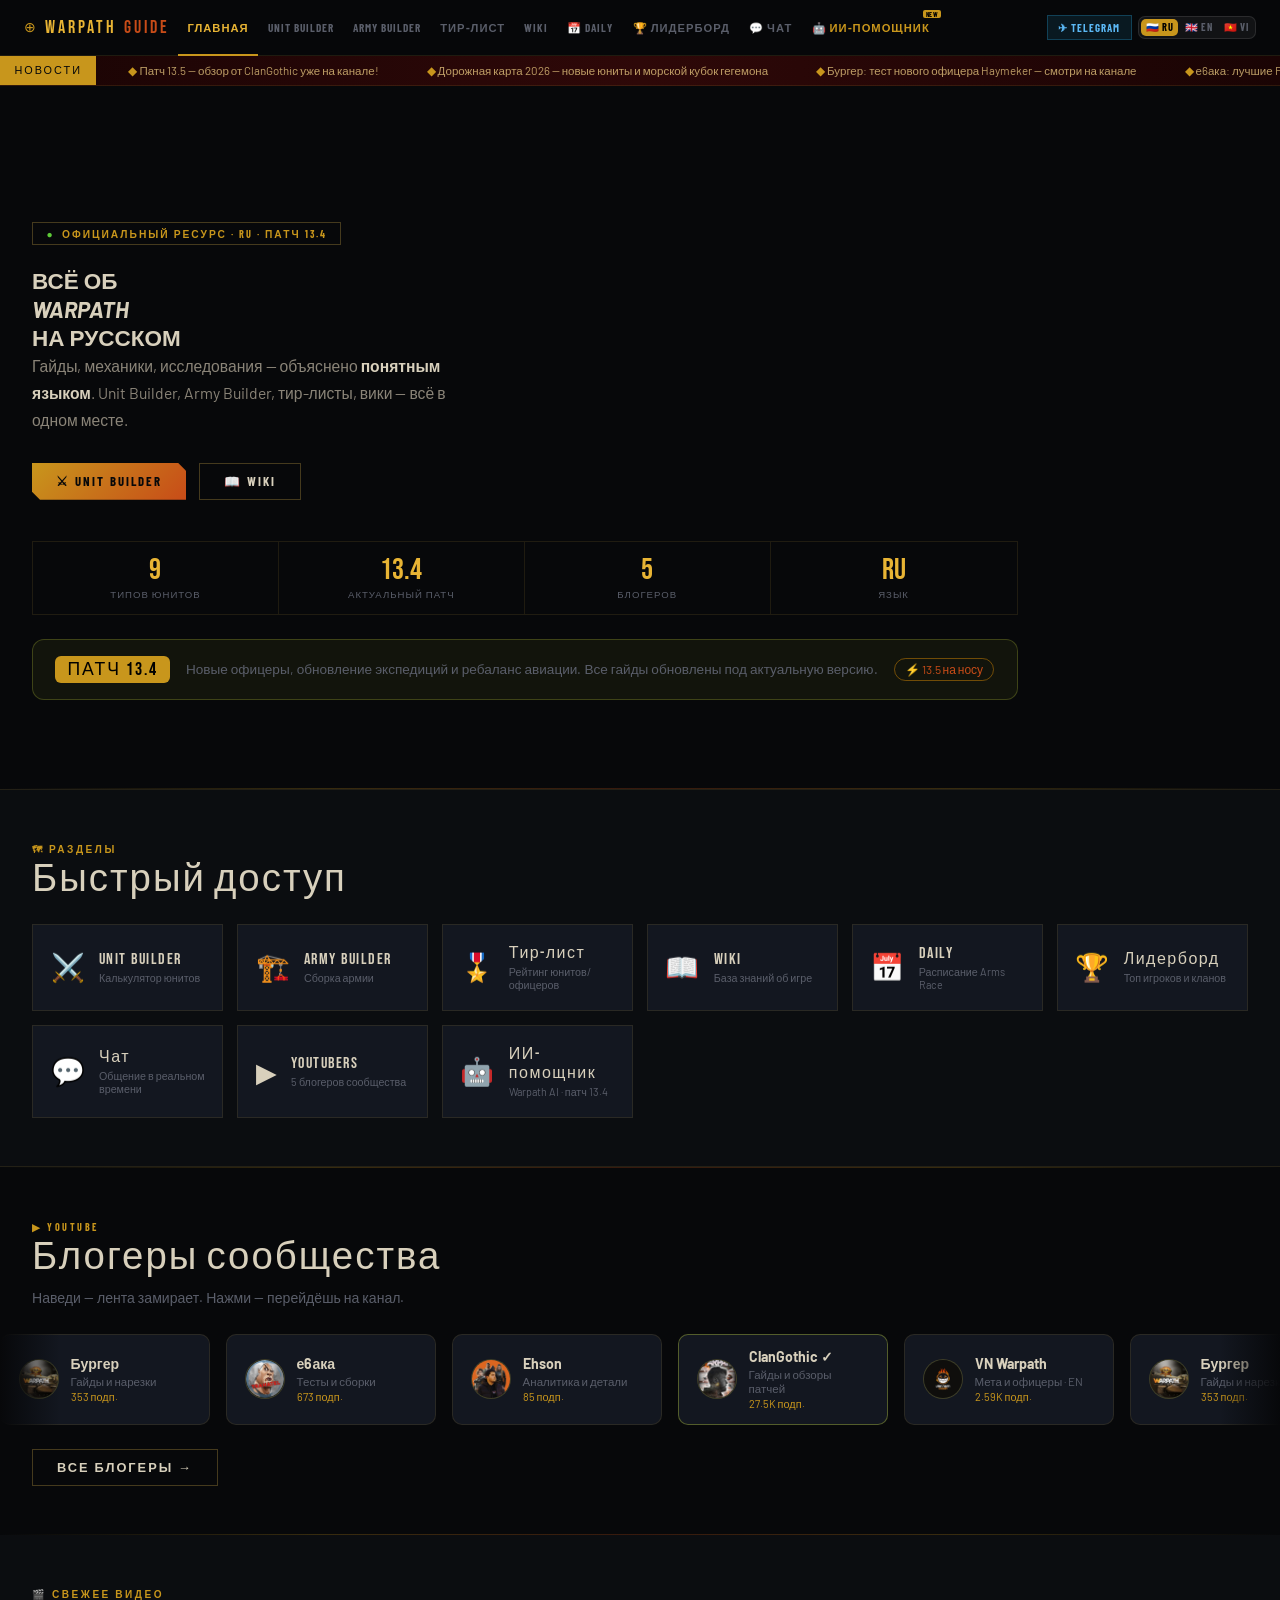
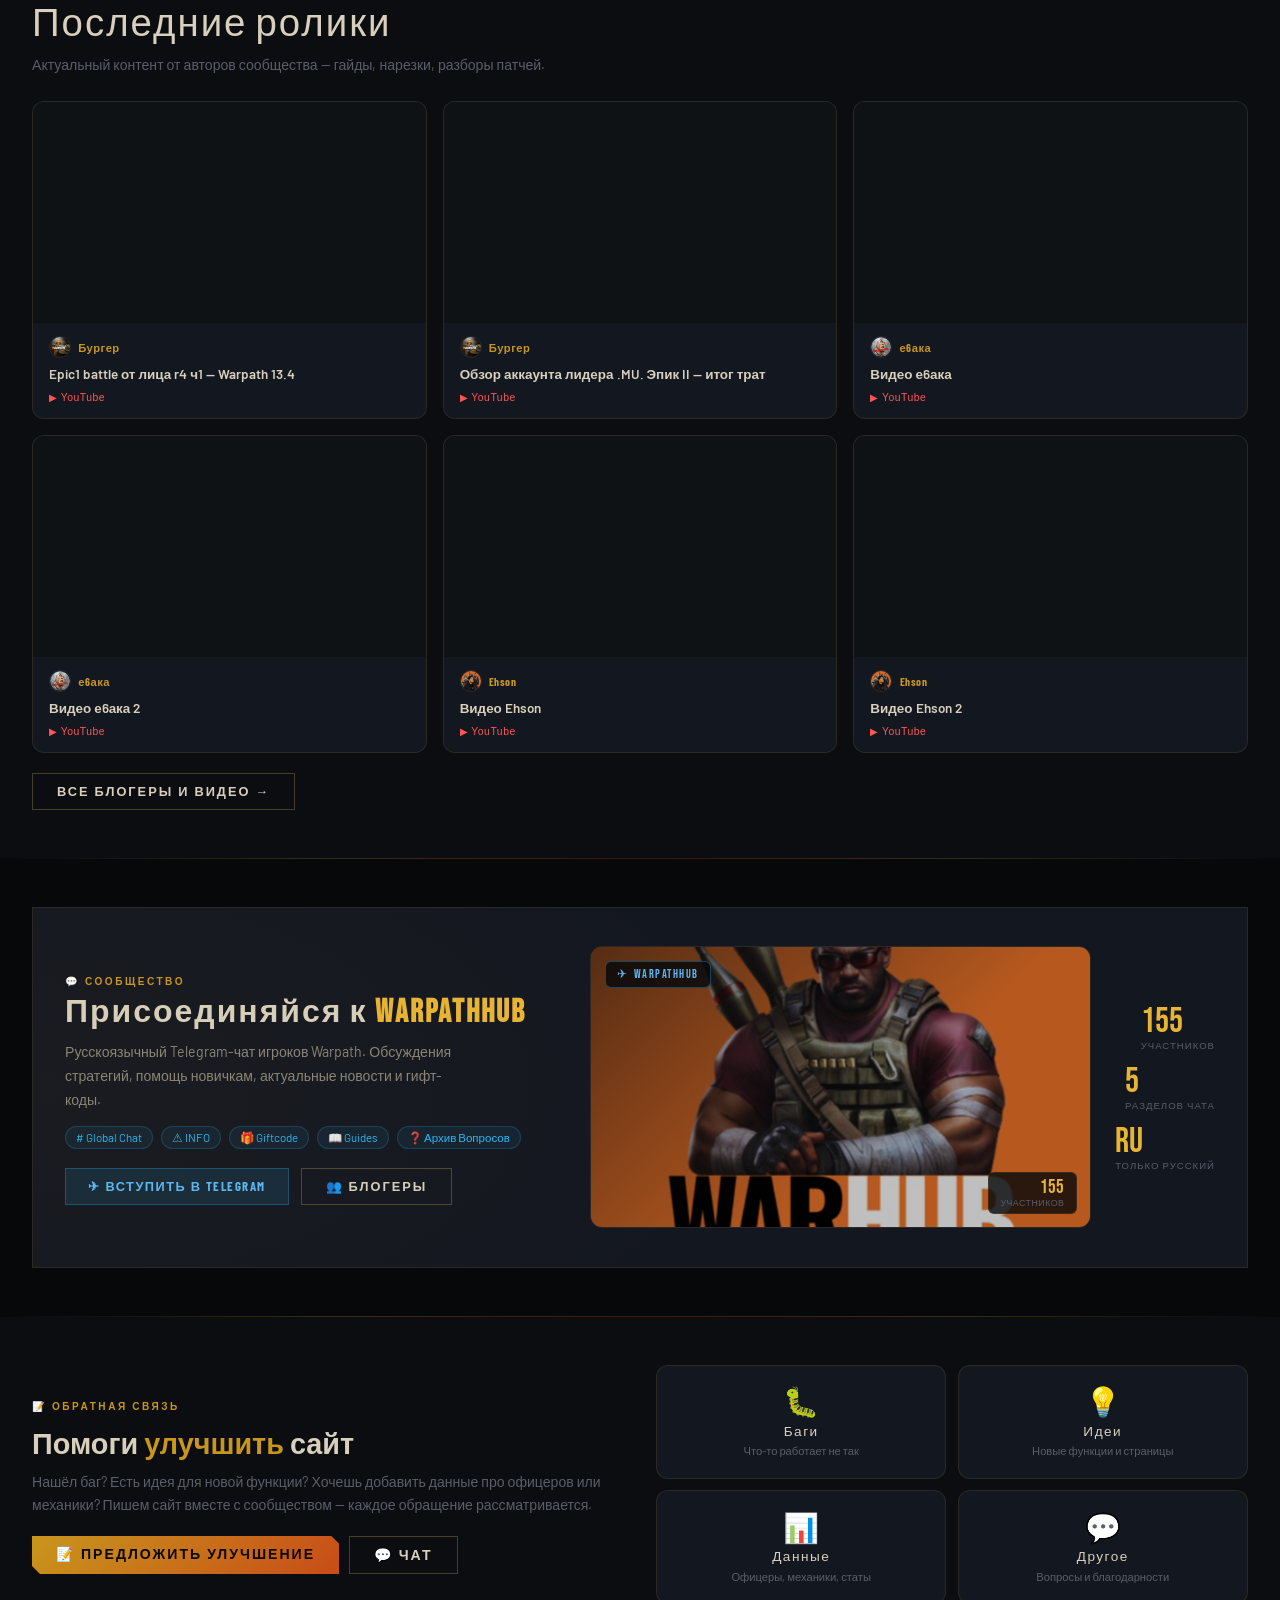
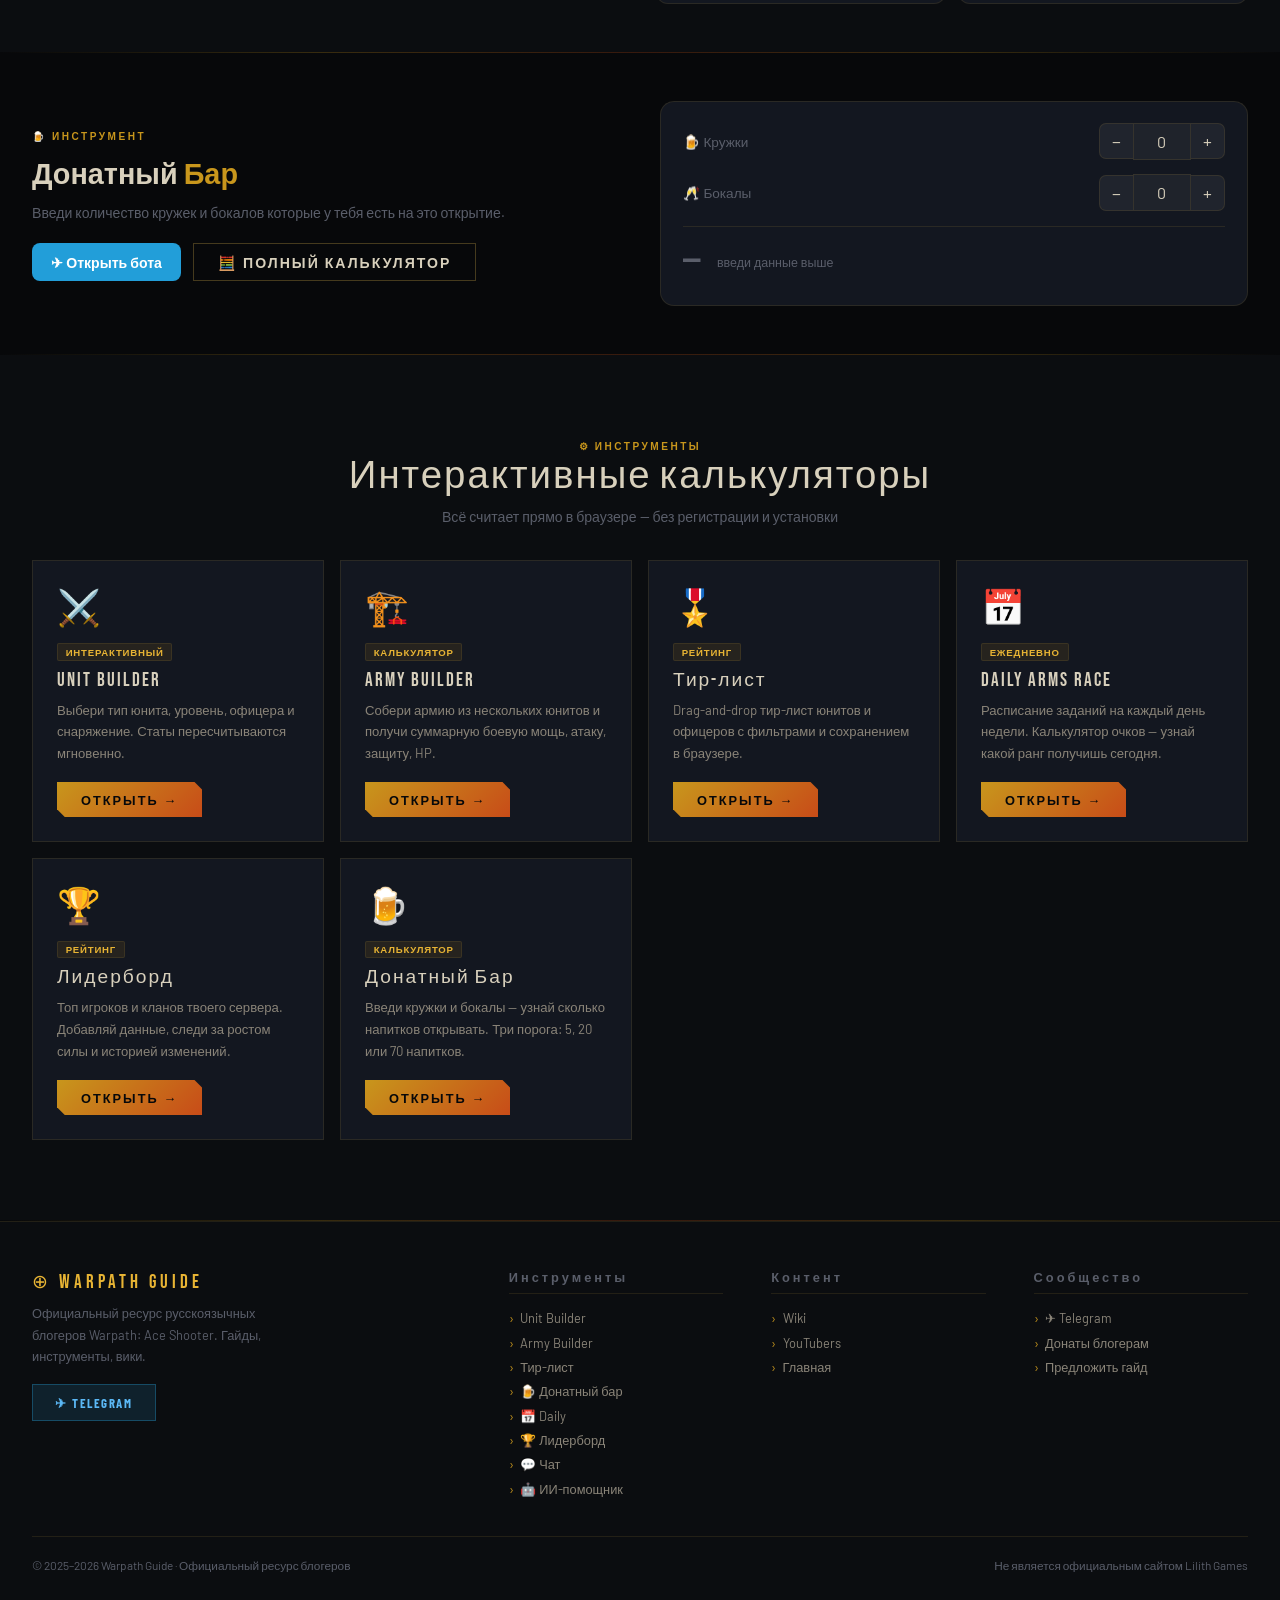
==== commit 9cca6906: "Update index.html" ====
--- a/index.html
+++ b/index.html
@@ -32,13 +32,14 @@
   .patch-text   { font-size: 0.85rem; color: var(--muted); line-height: 1.5; flex: 1; min-width: 180px; }
   .patch-soon   { font-size: 0.75rem; padding: 3px 10px; border-radius: 99px; border: 1px solid rgba(255,160,0,0.4); color: var(--orange); white-space: nowrap; flex-shrink: 0; }
 
+  /* ── BLOGGER STRIP ── */
   .blogger-strip-wrap { overflow: hidden; position: relative; }
   .blogger-strip-wrap::before,
   .blogger-strip-wrap::after {
     content: ''; position: absolute; top: 0; bottom: 0; width: 60px; z-index: 2; pointer-events: none;
   }
-  .blogger-strip-wrap::before { left: 0;  background: linear-gradient(to right,  var(--bg), transparent); }
-  .blogger-strip-wrap::after  { right: 0; background: linear-gradient(to left, var(--bg), transparent); }
+  .blogger-strip-wrap::before { left: 0;  background: linear-gradient(to right, var(--bg), transparent); }
+  .blogger-strip-wrap::after  { right: 0; background: linear-gradient(to left,  var(--bg), transparent); }
   @keyframes scrollLeft {
     0%   { transform: translateX(0); }
     100% { transform: translateX(-50%); }
@@ -53,17 +54,138 @@
   .bl-card {
     background: var(--panel); border: 1px solid var(--border); border-radius: 10px;
     padding: 0.85rem 1.1rem; display: flex; align-items: center; gap: 0.75rem;
-    text-decoration: none; flex-shrink: 0; width: 210px;
-    transition: border-color 0.2s;
-  }
-  .bl-card:hover  { border-color: var(--gold); }
-  .bl-card.offl   { border-color: rgba(232,255,71,0.3); }
+    text-decoration: none; flex-shrink: 0; width: 210px; transition: border-color 0.2s;
+  }
+  .bl-card:hover { border-color: var(--gold); }
+  .bl-card.offl  { border-color: rgba(232,255,71,0.3); }
   .bl-avatar { width: 40px; height: 40px; border-radius: 50%; background: rgba(232,255,71,0.1); display: flex; align-items: center; justify-content: center; font-size: 18px; flex-shrink: 0; }
   .bl-avatar-img { object-fit: cover; border: 1px solid var(--border); }
   .bl-name  { font-size: 0.88rem; font-weight: 700; color: var(--text); }
   .bl-spec  { font-size: 0.72rem; color: var(--muted); margin-top: 2px; }
   .bl-subs  { font-size: 0.68rem; color: var(--gold); margin-top: 2px; }
 
+  /* ── VIDEOS SECTION ── */
+  .videos-grid {
+    display: grid;
+    grid-template-columns: repeat(auto-fill, minmax(300px, 1fr));
+    gap: 1rem;
+  }
+  .video-card {
+    background: var(--panel); border: 1px solid var(--border); border-radius: 12px;
+    overflow: hidden; transition: border-color .2s, transform .18s;
+    text-decoration: none; display: flex; flex-direction: column;
+  }
+  .video-card:hover { border-color: var(--border2); transform: translateY(-2px); }
+  .video-thumb {
+    position: relative; aspect-ratio: 16/9; background: var(--bg3);
+    overflow: hidden; flex-shrink: 0;
+  }
+  .video-thumb img {
+    width: 100%; height: 100%; object-fit: cover;
+    transition: transform .3s;
+  }
+  .video-card:hover .video-thumb img { transform: scale(1.04); }
+  .video-play-btn {
+    position: absolute; inset: 0;
+    display: flex; align-items: center; justify-content: center;
+    background: rgba(0,0,0,.35); opacity: 0; transition: opacity .2s;
+  }
+  .video-card:hover .video-play-btn { opacity: 1; }
+  .video-play-icon {
+    width: 46px; height: 46px; border-radius: 50%;
+    background: rgba(200,0,0,.9); display: flex; align-items: center; justify-content: center;
+  }
+  .video-play-icon svg { margin-left: 3px; }
+  .video-info { padding: .85rem 1rem .9rem; flex: 1; display: flex; flex-direction: column; gap: .45rem; }
+  .video-author {
+    display: flex; align-items: center; gap: .45rem;
+  }
+  .video-author-avatar {
+    width: 22px; height: 22px; border-radius: 50%;
+    object-fit: cover; border: 1px solid var(--border); flex-shrink: 0;
+  }
+  .video-author-avatar-em {
+    width: 22px; height: 22px; border-radius: 50%;
+    background: rgba(200,150,28,.12); border: 1px solid var(--border);
+    display: flex; align-items: center; justify-content: center;
+    font-size: 11px; flex-shrink: 0;
+  }
+  .video-author-name { font-size: .7rem; color: var(--gold); font-weight: 700; font-family: 'Barlow Condensed', sans-serif; letter-spacing: .5px; }
+  .video-title { font-size: .84rem; font-weight: 600; color: var(--text); line-height: 1.4; flex: 1; }
+  .video-yt-badge {
+    display: inline-flex; align-items: center; gap: .3rem;
+    font-size: .65rem; color: #f55; font-family: 'Barlow Condensed', sans-serif; letter-spacing: .5px;
+  }
+  @media(max-width:640px) {
+    .videos-grid { grid-template-columns: 1fr; }
+  }
+
+  /* ── COMMUNITY BLOCK ── */
+  .community-img-wrap {
+    position: relative; border-radius: 12px; overflow: hidden;
+    border: 1px solid var(--border);
+  }
+  .community-img-wrap img {
+    width: 100%; height: 100%; object-fit: cover; display: block;
+    min-height: 200px; max-height: 280px;
+    filter: brightness(.75) saturate(.9);
+    transition: filter .3s, transform .3s;
+  }
+  .community-img-wrap:hover img { filter: brightness(.85) saturate(1); transform: scale(1.02); }
+  .community-img-overlay {
+    position: absolute; inset: 0;
+    background: linear-gradient(135deg, rgba(7,8,10,.55) 0%, transparent 60%);
+    pointer-events: none;
+  }
+  .community-img-badge {
+    position: absolute; top: .85rem; left: .85rem;
+    background: rgba(7,8,10,.82); border: 1px solid rgba(41,182,246,.35);
+    border-radius: 6px; padding: .3rem .7rem;
+    font-family: 'Bebas Neue', sans-serif; font-size: .75rem; letter-spacing: 1.5px;
+    color: #5bb8f5; display: flex; align-items: center; gap: .35rem;
+  }
+  .community-img-badge::before { content: '✈'; }
+  .community-img-members {
+    position: absolute; bottom: .85rem; right: .85rem;
+    background: rgba(7,8,10,.8); border: 1px solid var(--border);
+    border-radius: 6px; padding: .3rem .7rem; text-align: right;
+  }
+  .community-img-members-n { font-family: 'Bebas Neue', sans-serif; font-size: 1.2rem; color: var(--gold2); line-height: 1; }
+  .community-img-members-l { font-size: .55rem; color: var(--muted); text-transform: uppercase; letter-spacing: .5px; }
+
+  /* Обновлённый .community-wrap — теперь 3 колонки: текст | картинка | статы */
+  .community-wrap {
+    display: grid;
+    grid-template-columns: 1fr 1fr auto;
+    gap: 1.5rem;
+    align-items: center;
+    background: var(--panel);
+    border: var(--line);
+    padding: 2.4rem 2rem;
+    position: relative; overflow: hidden;
+  }
+  .community-wrap::before {
+    content: ''; position: absolute; inset: 0;
+    background: radial-gradient(ellipse 60% 100% at 0% 50%, rgba(200,148,28,.04), transparent);
+    pointer-events: none;
+  }
+  .community-wrap h2 { font-family: 'Bebas Neue', sans-serif; font-size: clamp(1.6rem,2.5vw,2.2rem); letter-spacing: 2px; margin-bottom: .5rem; }
+  .community-wrap p  { color: var(--dim); font-size: .88rem; line-height: 1.7; max-width: 400px; }
+  .community-btns    { display: flex; gap: .7rem; margin-top: 1.2rem; flex-wrap: wrap; }
+  .community-stats   { display: flex; flex-direction: column; gap: .8rem; align-items: flex-end; }
+  .cstat-n { font-family: 'Bebas Neue', sans-serif; font-size: 2.2rem; color: var(--gold2); line-height: 1; }
+  .cstat-l { font-size: .6rem; color: var(--muted); text-transform: uppercase; letter-spacing: 1px; }
+
+  @media(max-width:960px) {
+    .community-wrap { grid-template-columns: 1fr 1fr; }
+    .community-stats { display: none; }
+  }
+  @media(max-width:640px) {
+    .community-wrap { grid-template-columns: 1fr !important; padding: 1.4rem 1rem !important; }
+    .community-img-wrap { max-height: 180px; }
+  }
+
+  /* ── DONATE ── */
   .donate-wrap { display:grid; grid-template-columns:1fr 1fr; gap:2.5rem; align-items:center; }
   @media(max-width:640px){ .donate-wrap{grid-template-columns:1fr;} }
   .donate-left h2 { margin:.4rem 0 .6rem; font-size:1.8rem; }
@@ -72,20 +194,11 @@
   .dc-row   { display:flex; align-items:center; justify-content:space-between; gap:1rem; margin-bottom:.9rem; }
   .dc-label { font-size:.85rem; color:var(--muted); white-space:nowrap; }
   .dc-counter { display:flex; align-items:center; }
-  .dc-btn {
-    width:34px; height:36px; background:rgba(255,255,255,0.06); border:1px solid var(--border);
-    color:var(--text); font-size:1.1rem; cursor:pointer; transition:background .15s;
-    display:flex; align-items:center; justify-content:center;
-  }
+  .dc-btn { width:34px; height:36px; background:rgba(255,255,255,0.06); border:1px solid var(--border); color:var(--text); font-size:1.1rem; cursor:pointer; transition:background .15s; display:flex; align-items:center; justify-content:center; }
   .dc-btn:first-child { border-radius:7px 0 0 7px; border-right:none; }
   .dc-btn:last-child  { border-radius:0 7px 7px 0; border-left:none; }
   .dc-btn:hover { background:rgba(232,255,71,0.12); color:var(--gold); }
-  .dc-val {
-    width:58px; text-align:center; background:rgba(255,255,255,0.05);
-    border:1px solid var(--border); color:var(--text); font-size:1rem;
-    font-family:inherit; padding:.5rem 0; outline:none;
-    -moz-appearance:textfield;
-  }
+  .dc-val { width:58px; text-align:center; background:rgba(255,255,255,0.05); border:1px solid var(--border); color:var(--text); font-size:1rem; font-family:inherit; padding:.5rem 0; outline:none; -moz-appearance:textfield; }
   .dc-val::-webkit-inner-spin-button { -webkit-appearance:none; }
   .dc-val:focus { border-color:var(--gold); }
   .dc-result { border-top:1px solid var(--border); padding-top:.9rem; margin-top:.3rem; display:flex; align-items:center; gap:.85rem; }
@@ -94,10 +207,9 @@
   .dc-result-num.mid  { color:var(--orange); }
   .dc-result-num.max  { color:var(--gold); }
   .dc-result-lbl { font-size:.78rem; color:var(--muted); line-height:1.5; }
-  .tg-rooms { display: flex; gap: 0.5rem; flex-wrap: wrap; margin-top: 0.85rem; }
-  .tg-room  { font-size: 0.72rem; padding: 3px 10px; border-radius: 99px; background: rgba(41,182,246,0.08); color: #29b6f6; border: 1px solid rgba(41,182,246,0.2); }
-
-  /* Feedback grid mobile */
+  .tg-rooms { display:flex; gap:.5rem; flex-wrap:wrap; margin-top:.85rem; }
+  .tg-room  { font-size:.72rem; padding:3px 10px; border-radius:99px; background:rgba(41,182,246,0.08); color:#29b6f6; border:1px solid rgba(41,182,246,0.2); }
+
   @media(max-width:640px){
     .feedback-grid { grid-template-columns: 1fr !important; }
     .feedback-cards { grid-template-columns: 1fr 1fr !important; }
@@ -120,7 +232,7 @@
       <div class="hero-stats">
         <div class="hstat"><div class="hstat-n">9</div><div class="hstat-l">Типов юнитов</div></div>
         <div class="hstat"><div class="hstat-n">13.4</div><div class="hstat-l">Актуальный патч</div></div>
-        <div class="hstat"><div class="hstat-n">4</div><div class="hstat-l">Блогера</div></div>
+        <div class="hstat"><div class="hstat-n">5</div><div class="hstat-l">Блогеров</div></div>
         <div class="hstat"><div class="hstat-n">RU</div><div class="hstat-l">Язык</div></div>
       </div>
       <div class="patch-banner">
@@ -173,10 +285,30 @@
 
 <div class="divider"></div>
 
-<!-- COMMUNITY -->
+<!-- ═══ LATEST VIDEOS ═══ -->
 <section class="section-sm" style="background:var(--bg2)">
   <div class="wrap">
+    <div class="sec-hd fade-up" style="margin-bottom:1.5rem">
+      <div class="tag">🎬 Свежее видео</div>
+      <div class="title">Последние ролики</div>
+      <div class="sub">Актуальный контент от авторов сообщества — гайды, нарезки, разборы патчей.</div>
+    </div>
+    <div class="videos-grid fade-up" id="videos-grid">
+      <!-- заполняется JS из data.js -->
+    </div>
+    <div style="margin-top:1.25rem">
+      <a href="youtubers.html" class="btn btn-outline">Все блогеры и видео →</a>
+    </div>
+  </div>
+</section>
+
+<div class="divider"></div>
+
+<!-- COMMUNITY -->
+<section class="section-sm" style="background:var(--bg)">
+  <div class="wrap">
     <div class="community-wrap fade-up">
+      <!-- Текст -->
       <div>
         <div class="tag">💬 Сообщество</div>
         <h2>Присоединяйся к <em style="color:var(--gold2);font-style:normal">WarpathHub</em></h2>
@@ -188,11 +320,25 @@
           <span class="tg-room">📖 Guides</span>
           <span class="tg-room">❓ Архив Вопросов</span>
         </div>
-        <div class="community-btns" style="margin-top:1.2rem">
+        <div class="community-btns">
           <a href="https://t.me/WarpathHub" target="_blank" class="btn-tg">✈ Вступить в Telegram</a>
           <a href="youtubers.html" class="btn btn-outline">👥 Блогеры</a>
         </div>
       </div>
+
+      <!-- Картинка -->
+      <div class="community-img-wrap">
+        <img src="WARHUBwarpath.jpg" alt="WarpathHub Community" loading="lazy"
+          onerror="this.closest('.community-img-wrap').style.display='none'">
+        <div class="community-img-overlay"></div>
+        <div class="community-img-badge">WarpathHub</div>
+        <div class="community-img-members">
+          <div class="community-img-members-n">155</div>
+          <div class="community-img-members-l">участников</div>
+        </div>
+      </div>
+
+      <!-- Статы -->
       <div class="community-stats">
         <div><div class="cstat-n">155</div><div class="cstat-l">Участников</div></div>
         <div><div class="cstat-n">5</div><div class="cstat-l">Разделов чата</div></div>
@@ -204,8 +350,8 @@
 
 <div class="divider"></div>
 
-<!-- FEEDBACK ── новый блок -->
-<section class="section-sm" style="background:var(--bg)">
+<!-- FEEDBACK -->
+<section class="section-sm" style="background:var(--bg2)">
   <div class="wrap">
     <div class="fade-up feedback-grid" style="display:grid;grid-template-columns:1fr 1fr;gap:2rem;align-items:center">
       <div>
@@ -249,7 +395,7 @@
 <div class="divider"></div>
 
 <!-- DONATE BAR -->
-<section class="section-sm" style="background:var(--bg2)">
+<section class="section-sm" style="background:var(--bg)">
   <div class="wrap">
     <div class="donate-wrap fade-up">
       <div class="donate-left">
@@ -293,7 +439,7 @@
 <div class="divider"></div>
 
 <!-- TOOLS PREVIEW -->
-<section class="section grid-bg" style="background:var(--bg)">
+<section class="section grid-bg" style="background:var(--bg2)">
   <div class="wrap">
     <div class="sec-hd center fade-up">
       <div class="tag">⚙ Инструменты</div>
@@ -321,22 +467,91 @@
   {icon:'📅', label:'Daily',           sub:'Расписание Arms Race',       href:'daily.html'},
   {icon:'🏆', label:'Лидерборд',       sub:'Топ игроков и кланов',       href:'leaderboard.html'},
   {icon:'💬', label:'Чат',             sub:'Общение в реальном времени', href:'community.html'},
-  {icon:'▶',  label:'YouTubers',       sub:'4 блогера сообщества',       href:'youtubers.html'},
+  {icon:'▶',  label:'YouTubers',       sub:'5 блогеров сообщества',      href:'youtubers.html'},
   {icon:'🤖', label:'ИИ-помощник',     sub:'Warpath AI · патч 13.4',     href:'ai-chat.html'},
 ];
 
 const TOOLS = [
-  {icon:'⚔️', title:'Unit Builder',    tag:'Интерактивный', desc:'Выбери тип юнита, уровень, офицера и снаряжение. Статы пересчитываются мгновенно.',                           href:'unit-builder.html'},
-  {icon:'🏗️', title:'Army Builder',    tag:'Калькулятор',   desc:'Собери армию из нескольких юнитов и получи суммарную боевую мощь, атаку, защиту, HP.',                       href:'army-builder.html'},
-  {icon:'🎖️', title:'Тир-лист',        tag:'Рейтинг',       desc:'Drag-and-drop тир-лист юнитов и офицеров с фильтрами и сохранением в браузере.',                             href:'tier-list.html'},
-  {icon:'📅', title:'Daily Arms Race', tag:'Ежедневно',     desc:'Расписание заданий на каждый день недели. Калькулятор очков — узнай какой ранг получишь сегодня.',            href:'daily.html'},
-  {icon:'🏆', title:'Лидерборд',       tag:'Рейтинг',       desc:'Топ игроков и кланов твоего сервера. Добавляй данные, следи за ростом силы и историей изменений.',            href:'leaderboard.html'},
-  {icon:'🍺', title:'Донатный Бар',    tag:'Калькулятор',   desc:'Введи кружки и бокалы — узнай сколько напитков открывать. Три порога: 5, 20 или 70 напитков.',                href:'donate-bar.html'},
+  {icon:'⚔️', title:'Unit Builder',    tag:'Интерактивный', desc:'Выбери тип юнита, уровень, офицера и снаряжение. Статы пересчитываются мгновенно.',                        href:'unit-builder.html'},
+  {icon:'🏗️', title:'Army Builder',    tag:'Калькулятор',   desc:'Собери армию из нескольких юнитов и получи суммарную боевую мощь, атаку, защиту, HP.',                    href:'army-builder.html'},
+  {icon:'🎖️', title:'Тир-лист',        tag:'Рейтинг',       desc:'Drag-and-drop тир-лист юнитов и офицеров с фильтрами и сохранением в браузере.',                          href:'tier-list.html'},
+  {icon:'📅', title:'Daily Arms Race', tag:'Ежедневно',     desc:'Расписание заданий на каждый день недели. Калькулятор очков — узнай какой ранг получишь сегодня.',         href:'daily.html'},
+  {icon:'🏆', title:'Лидерборд',       tag:'Рейтинг',       desc:'Топ игроков и кланов твоего сервера. Добавляй данные, следи за ростом силы и историей изменений.',         href:'leaderboard.html'},
+  {icon:'🍺', title:'Донатный Бар',    tag:'Калькулятор',   desc:'Введи кружки и бокалы — узнай сколько напитков открывать. Три порога: 5, 20 или 70 напитков.',             href:'donate-bar.html'},
 ];
+
+/* ══════════════════════════════════════
+   VIDEOS FEED — из latestVideos в YOUTUBERS
+══════════════════════════════════════ */
+function getYtThumb(url) {
+  const match = url.match(/(?:youtu\.be\/|v=|\/embed\/)([A-Za-z0-9_-]{11})/);
+  return match ? `https://img.youtube.com/vi/${match[1]}/mqdefault.jpg` : null;
+}
+
+function buildVideosGrid() {
+  const grid = document.getElementById('videos-grid');
+  if (!grid || typeof YOUTUBERS === 'undefined') return;
+
+  /* Собираем все видео из всех блогеров и перемешиваем */
+  const allVideos = [];
+  YOUTUBERS.forEach(y => {
+    (y.latestVideos || []).forEach(v => {
+      allVideos.push({ ...v, author: y });
+    });
+  });
+
+  /* Ограничиваем до 6 карточек */
+  const shown = allVideos.slice(0, 6);
+  grid.innerHTML = '';
+
+  shown.forEach(v => {
+    const thumb = getYtThumb(v.url);
+    const y = v.author;
+
+    /* Аватарка автора */
+    const avatarHtml = y.avatar
+      ? `<img class="video-author-avatar" src="${y.avatar}" alt="${y.name}"
+           onerror="this.outerHTML='<div class=\\'video-author-avatar-em\\'>${y.emoji}</div>'">`
+      : `<div class="video-author-avatar-em">${y.emoji}</div>`;
+
+    const card = document.createElement('a');
+    card.className = 'video-card';
+    card.href = v.url;
+    card.target = '_blank';
+    card.rel = 'noopener';
+
+    card.innerHTML = `
+      <div class="video-thumb">
+        ${thumb
+          ? `<img src="${thumb}" alt="${v.title}" loading="lazy"
+               onerror="this.parentNode.style.background='var(--bg3)';this.remove()">`
+          : `<div style="position:absolute;inset:0;display:flex;align-items:center;justify-content:center;font-size:2.5rem;color:var(--muted)">▶</div>`
+        }
+        <div class="video-play-btn">
+          <div class="video-play-icon">
+            <svg width="14" height="16" viewBox="0 0 14 16" fill="white">
+              <polygon points="0,0 14,8 0,16"/>
+            </svg>
+          </div>
+        </div>
+      </div>
+      <div class="video-info">
+        <div class="video-author">
+          ${avatarHtml}
+          <span class="video-author-name">${y.name}</span>
+        </div>
+        <div class="video-title">${v.title}</div>
+        <div class="video-yt-badge">▶ YouTube</div>
+      </div>`;
+
+    grid.appendChild(card);
+  });
+}
 
 document.addEventListener('DOMContentLoaded', () => {
   if (typeof initShared === 'function') initShared();
 
+  /* Nav cards */
   const nc = document.getElementById('nav-cards');
   if (nc) {
     nc.innerHTML = '';
@@ -344,55 +559,51 @@
       const d = document.createElement('div');
       d.className = 'nav-card';
       d.innerHTML = `<div class="nav-card-icon">${s.icon}</div><div><div class="nav-card-label">${s.label}</div><div class="nav-card-sub">${s.sub}</div></div>`;
-      d.onclick = () => s.ext ? window.open(s.href,'_blank') : location.href = s.href;
+      d.onclick = () => location.href = s.href;
       nc.appendChild(d);
     });
   }
 
+  /* Blogger strip */
   const strip = document.getElementById('blogger-strip');
   if (strip && typeof YOUTUBERS !== 'undefined') {
     [...YOUTUBERS, ...YOUTUBERS].forEach(y => {
       const a = document.createElement('a');
       a.className = 'bl-card' + (y.approved ? ' offl' : '');
       a.href = y.yt; a.target = '_blank'; a.rel = 'noopener';
-
-      /* Аватарка — фото если есть, иначе эмодзи */
       const avWrap = document.createElement('div');
       if (y.avatar) {
         const img = document.createElement('img');
-        img.src = y.avatar;
-        img.alt = y.name;
+        img.src = y.avatar; img.alt = y.name;
         img.className = 'bl-avatar bl-avatar-img';
         img.onerror = function() {
           const em = document.createElement('div');
-          em.className = 'bl-avatar';
-          em.textContent = y.emoji;
+          em.className = 'bl-avatar'; em.textContent = y.emoji;
           this.parentNode.replaceChild(em, this);
         };
         avWrap.appendChild(img);
       } else {
-        avWrap.className = 'bl-avatar';
-        avWrap.textContent = y.emoji;
+        avWrap.className = 'bl-avatar'; avWrap.textContent = y.emoji;
       }
-
       const info = document.createElement('div');
       info.innerHTML = `<div class="bl-name">${y.name}${y.approved ? ' ✓' : ''}</div>
         <div class="bl-spec">${y.spec}</div>
         <div class="bl-subs">${y.subs} подп.</div>`;
-
-      a.appendChild(avWrap);
-      a.appendChild(info);
+      a.appendChild(avWrap); a.appendChild(info);
       strip.appendChild(a);
     });
   }
 
+  /* Videos grid */
+  buildVideosGrid();
+
+  /* Tools grid */
   const tg = document.getElementById('tools-grid');
   if (tg) {
     tg.innerHTML = '';
     TOOLS.forEach(t => {
       const d = document.createElement('div');
-      d.className = 'card card-hover';
-      d.style.padding = '1.5rem';
+      d.className = 'card card-hover'; d.style.padding = '1.5rem';
       d.innerHTML = `
         <div style="font-size:2.2rem;margin-bottom:.7rem">${t.icon}</div>
         <span class="pill pill-tag">${t.tag}</span>
@@ -411,7 +622,7 @@
   dcCalc();
 }
 function dcCalc() {
-  const cups    = Math.min(Math.max(0, parseInt(document.getElementById('dc-cups').value)    || 0), 120);
+  const cups    = Math.min(Math.max(0, parseInt(document.getElementById('dc-cups').value) || 0), 120);
   const glasses = Math.max(0, parseInt(document.getElementById('dc-glasses').value) || 0);
   const total   = glasses + Math.floor(cups / 3);
   const num = document.getElementById('dc-num');
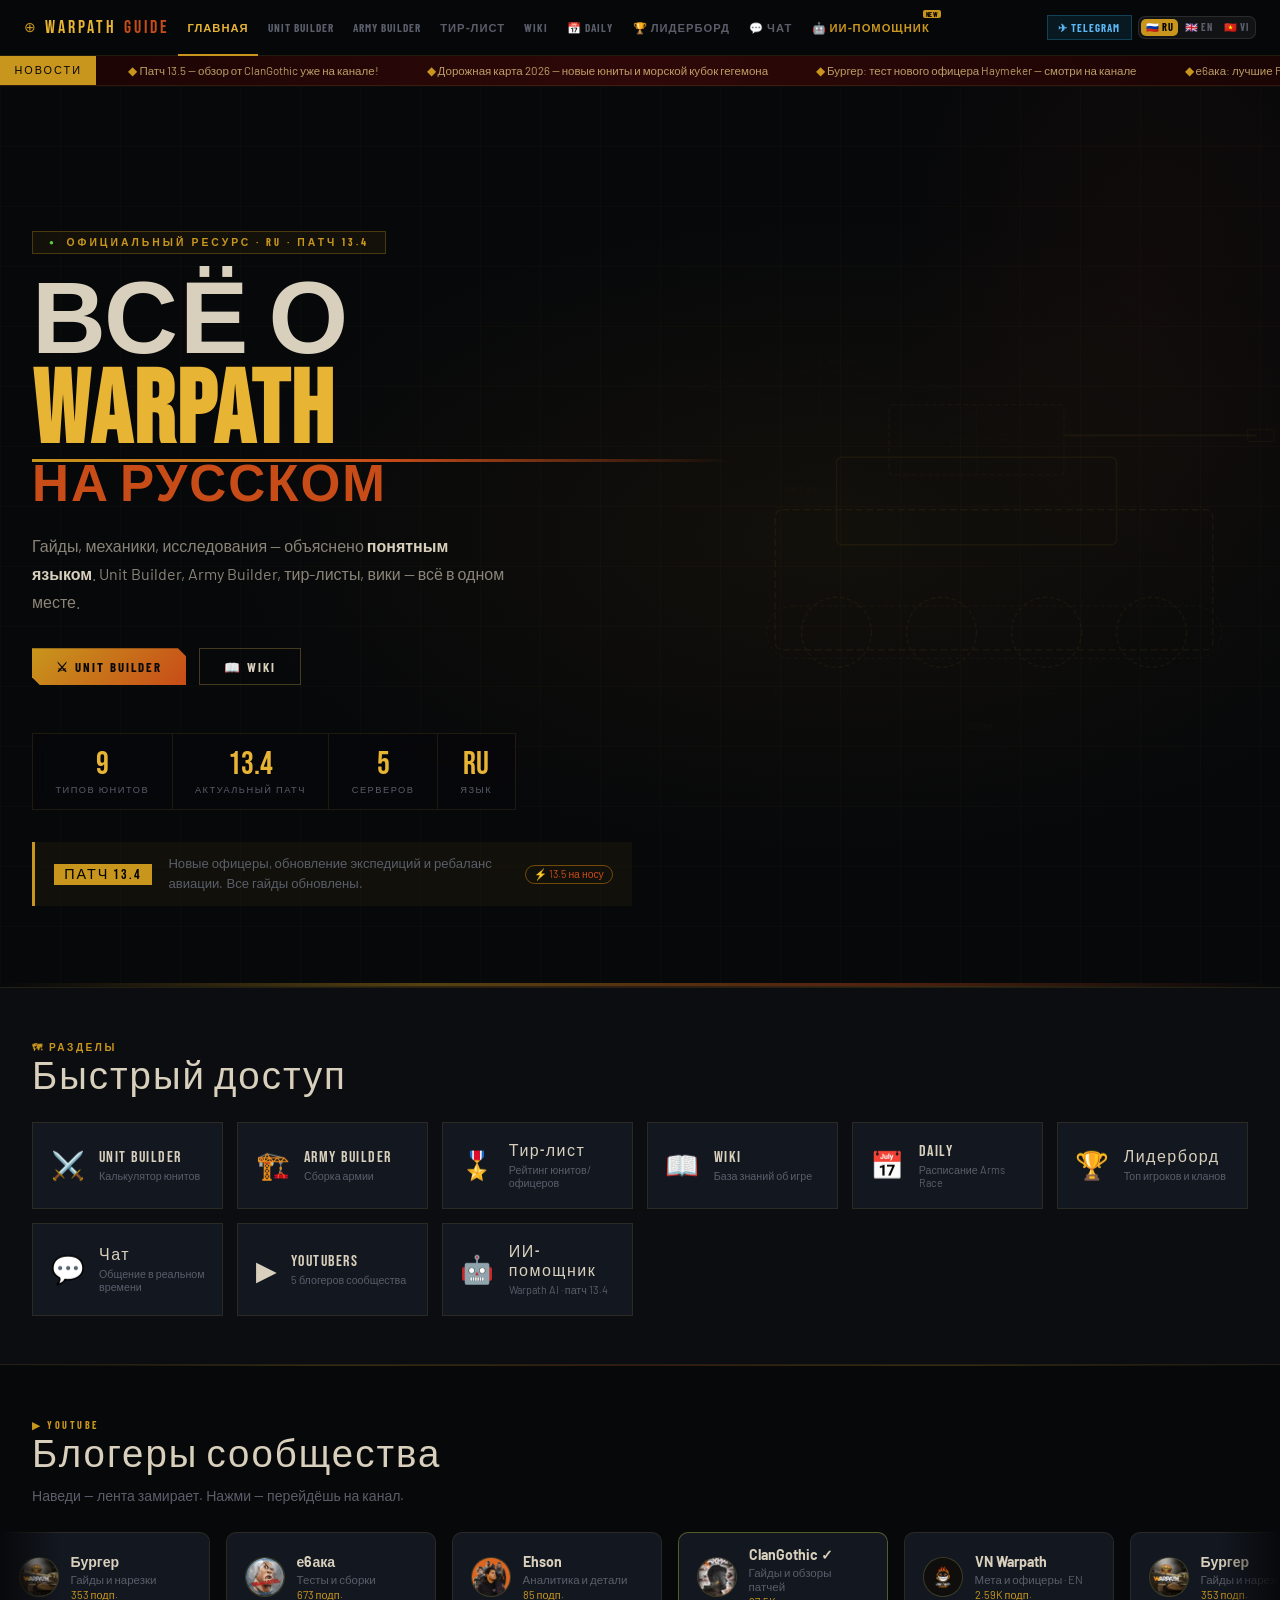
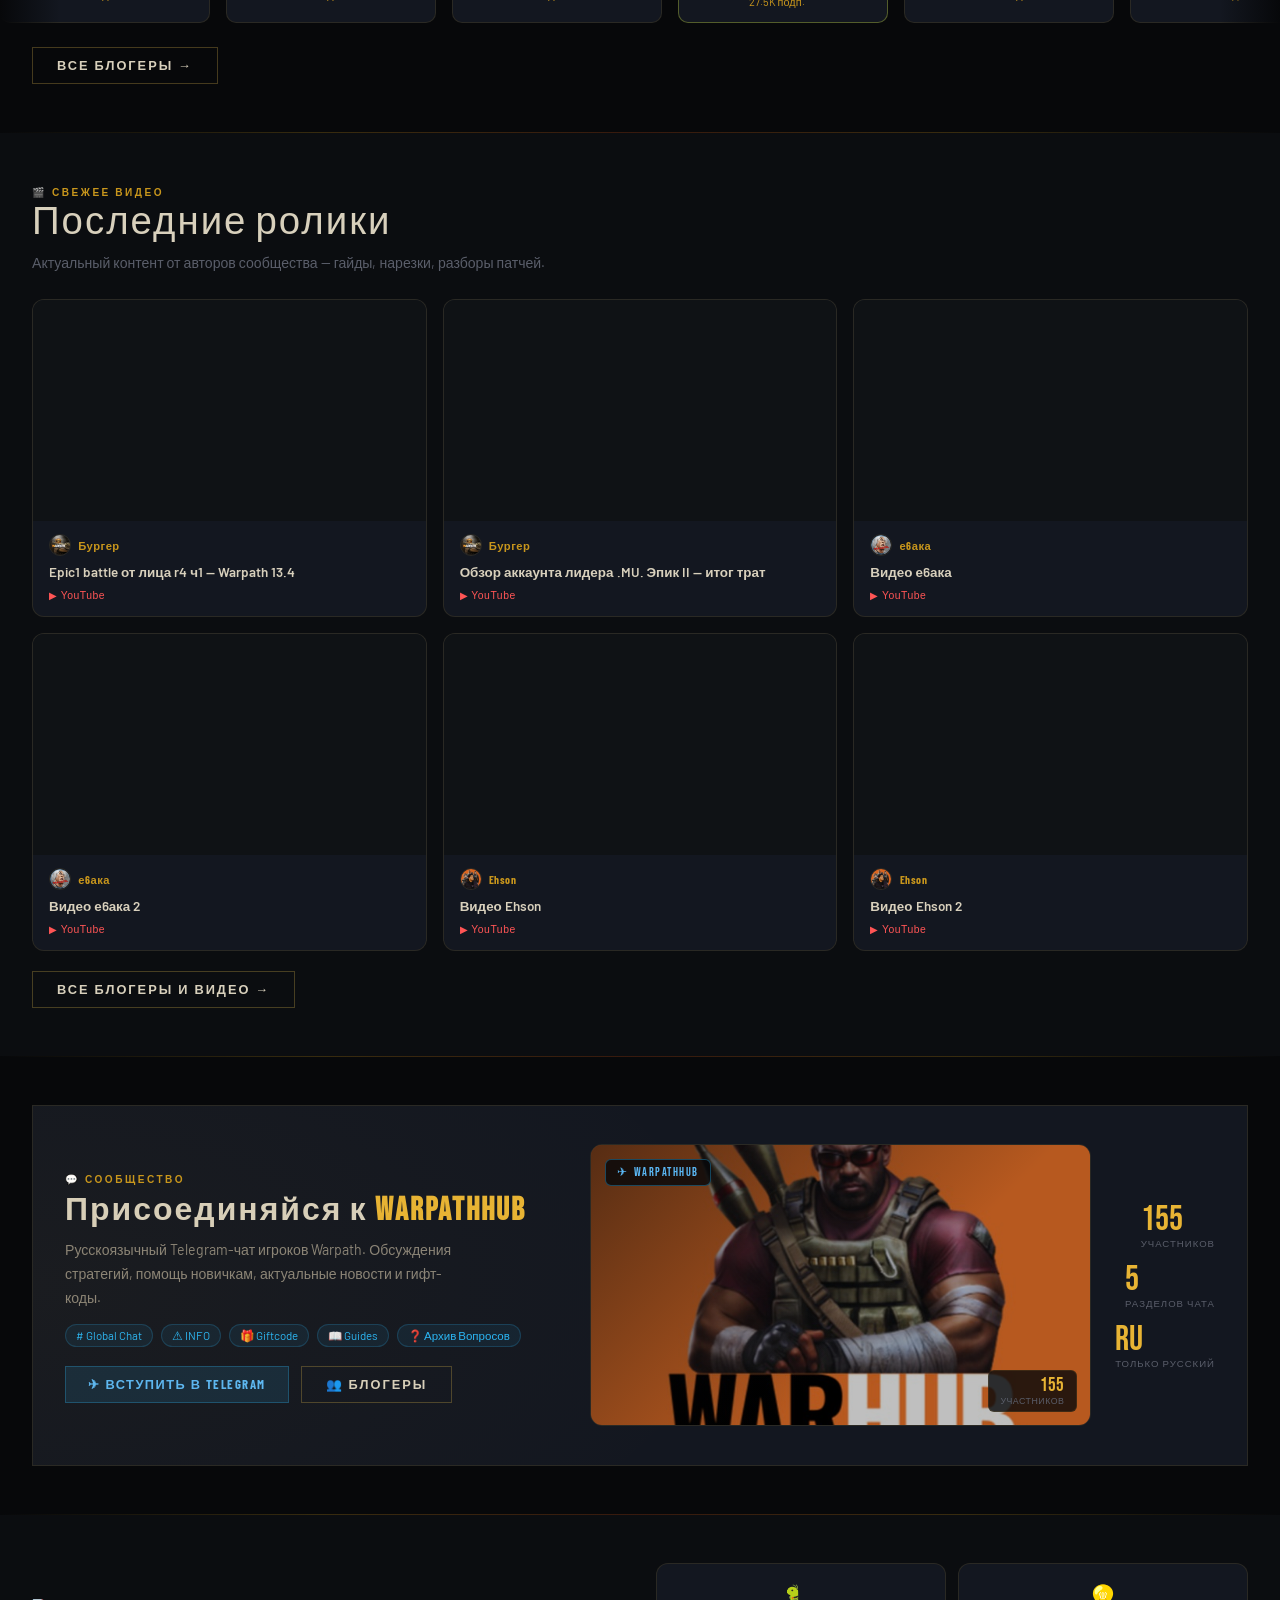
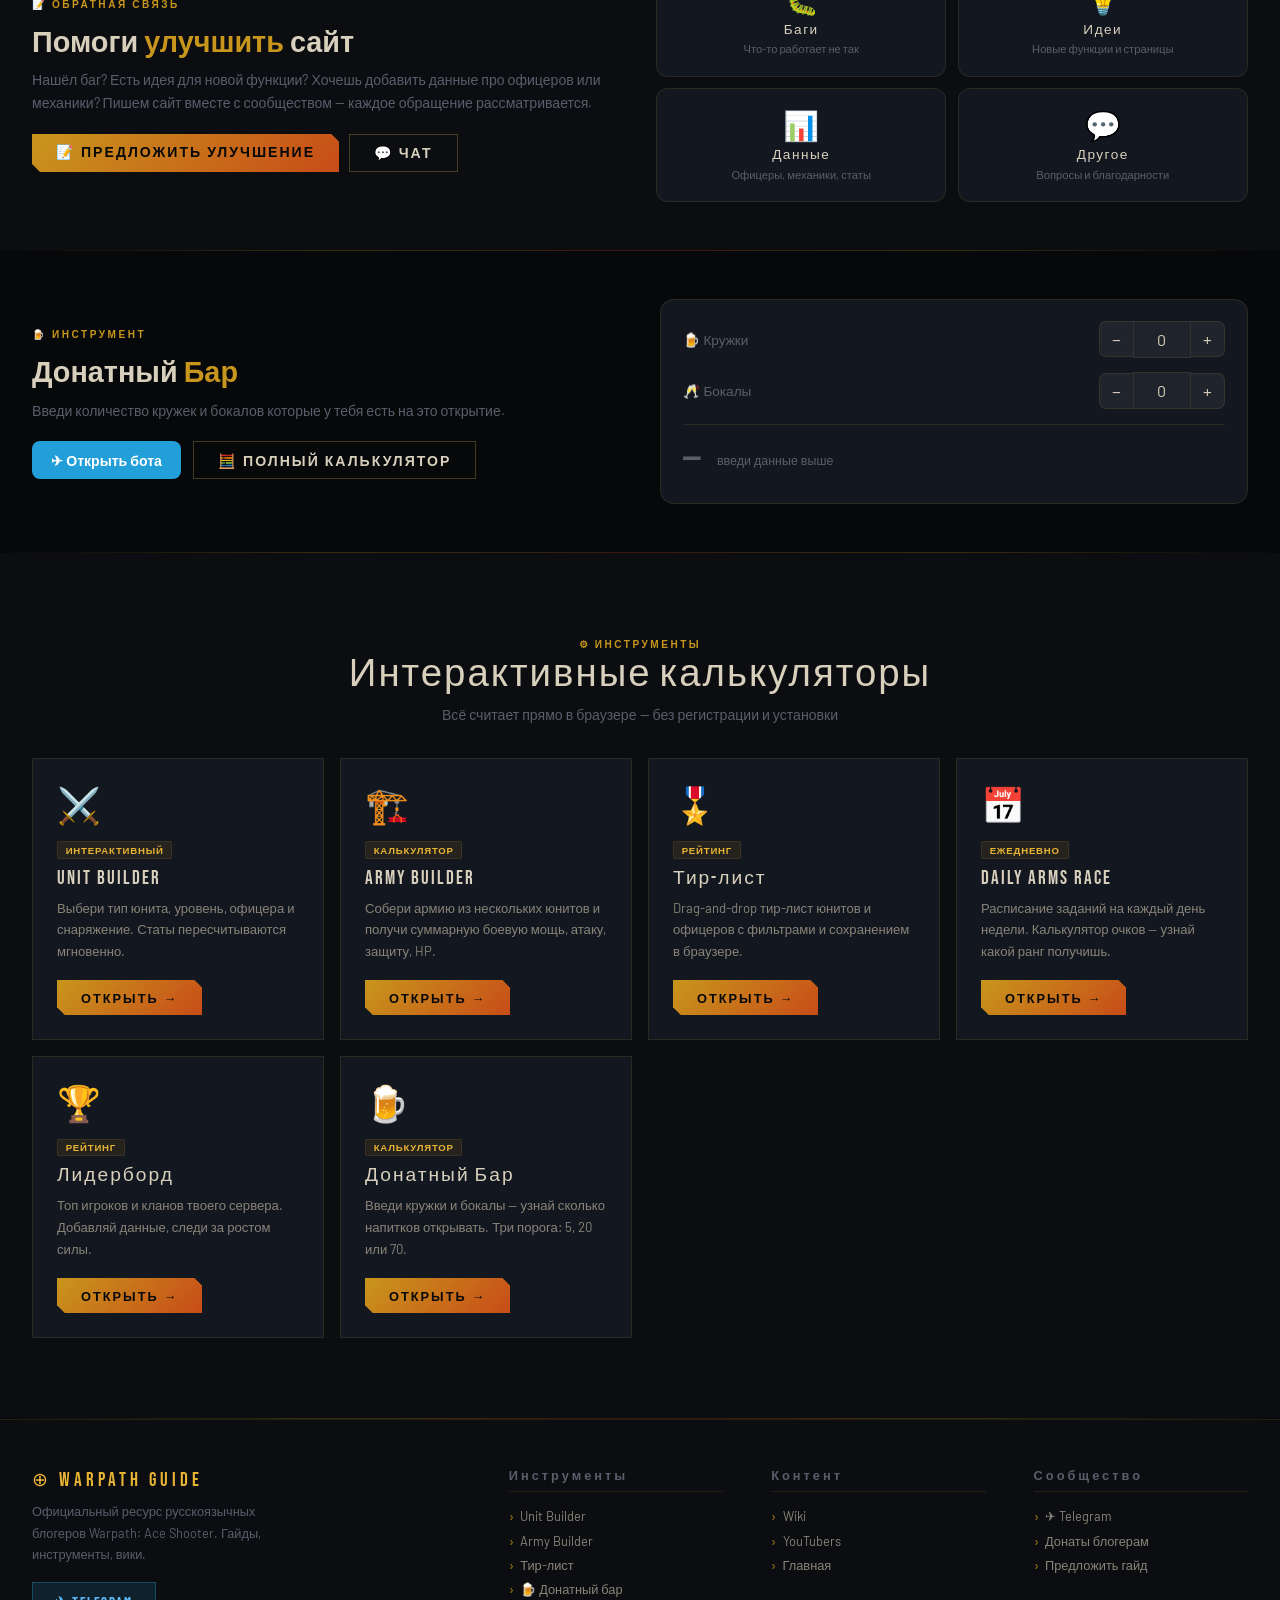
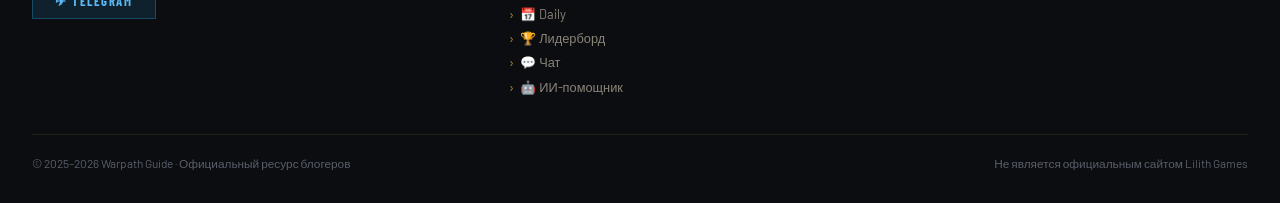
==== commit a9e60082: "Update index.html" ====
--- a/index.html
+++ b/index.html
@@ -5,243 +5,325 @@
 <title>Warpath Guide — Главная</title>
 <link rel="stylesheet" href="style.css">
 <style>
-  @keyframes shimmer {
-    0%   { background-position: -600px 0; }
-    100% { background-position:  600px 0; }
-  }
-  .skel-line {
-    border-radius: 6px;
-    background: linear-gradient(90deg, rgba(255,255,255,0.04) 25%, rgba(255,255,255,0.10) 50%, rgba(255,255,255,0.04) 75%);
-    background-size: 600px 100%;
-    animation: shimmer 1.4s infinite linear;
-    display: block;
-  }
-  .skel-nav-card { background: var(--panel); border: 1px solid var(--border); border-radius: 10px; padding: 1.1rem 1rem; display: flex; align-items: center; gap: 0.85rem; }
-  .skel-nav-icon { width: 36px; height: 36px; border-radius: 8px; flex-shrink: 0; }
-  .skel-nav-t1   { height: 13px; width: 70%; margin-bottom: 6px; }
-  .skel-nav-t2   { height: 10px; width: 50%; }
-  .skel-tool-card { background: var(--panel); border: 1px solid var(--border); border-radius: 12px; padding: 1.5rem; }
-  .skel-tool-icon { width: 44px; height: 44px; border-radius: 10px; margin-bottom: 0.7rem; }
-  .skel-tool-t1   { height: 14px; width: 55%; margin-bottom: 8px; }
-  .skel-tool-t2   { height: 10px; width: 90%; margin-bottom: 5px; }
-  .skel-tool-t3   { height: 10px; width: 75%; margin-bottom: 1.1rem; }
-  .skel-tool-btn  { height: 34px; width: 120px; border-radius: 6px; }
-
-  .patch-banner { background: rgba(232,255,71,0.05); border: 1px solid rgba(232,255,71,0.2); border-radius: 12px; padding: 1rem 1.4rem; display: flex; align-items: center; gap: 1rem; flex-wrap: wrap; margin-top: 1.5rem; }
-  .patch-badge  { font-family: 'Bebas Neue', sans-serif; font-size: 1.1rem; letter-spacing: 2px; background: var(--gold); color: #000; padding: 3px 12px; border-radius: 6px; white-space: nowrap; flex-shrink: 0; }
-  .patch-text   { font-size: 0.85rem; color: var(--muted); line-height: 1.5; flex: 1; min-width: 180px; }
-  .patch-soon   { font-size: 0.75rem; padding: 3px 10px; border-radius: 99px; border: 1px solid rgba(255,160,0,0.4); color: var(--orange); white-space: nowrap; flex-shrink: 0; }
-
-  /* ── BLOGGER STRIP ── */
-  .blogger-strip-wrap { overflow: hidden; position: relative; }
-  .blogger-strip-wrap::before,
-  .blogger-strip-wrap::after {
-    content: ''; position: absolute; top: 0; bottom: 0; width: 60px; z-index: 2; pointer-events: none;
-  }
-  .blogger-strip-wrap::before { left: 0;  background: linear-gradient(to right, var(--bg), transparent); }
-  .blogger-strip-wrap::after  { right: 0; background: linear-gradient(to left,  var(--bg), transparent); }
-  @keyframes scrollLeft {
-    0%   { transform: translateX(0); }
-    100% { transform: translateX(-50%); }
-  }
-  .blogger-strip-track {
-    display: flex; gap: 1rem;
-    width: max-content;
-    animation: scrollLeft 28s linear infinite;
-    padding: 0.5rem 0;
-  }
-  .blogger-strip-wrap:hover .blogger-strip-track { animation-play-state: paused; }
-  .bl-card {
-    background: var(--panel); border: 1px solid var(--border); border-radius: 10px;
-    padding: 0.85rem 1.1rem; display: flex; align-items: center; gap: 0.75rem;
-    text-decoration: none; flex-shrink: 0; width: 210px; transition: border-color 0.2s;
-  }
-  .bl-card:hover { border-color: var(--gold); }
-  .bl-card.offl  { border-color: rgba(232,255,71,0.3); }
-  .bl-avatar { width: 40px; height: 40px; border-radius: 50%; background: rgba(232,255,71,0.1); display: flex; align-items: center; justify-content: center; font-size: 18px; flex-shrink: 0; }
-  .bl-avatar-img { object-fit: cover; border: 1px solid var(--border); }
-  .bl-name  { font-size: 0.88rem; font-weight: 700; color: var(--text); }
-  .bl-spec  { font-size: 0.72rem; color: var(--muted); margin-top: 2px; }
-  .bl-subs  { font-size: 0.68rem; color: var(--gold); margin-top: 2px; }
-
-  /* ── VIDEOS SECTION ── */
-  .videos-grid {
-    display: grid;
-    grid-template-columns: repeat(auto-fill, minmax(300px, 1fr));
-    gap: 1rem;
-  }
-  .video-card {
-    background: var(--panel); border: 1px solid var(--border); border-radius: 12px;
-    overflow: hidden; transition: border-color .2s, transform .18s;
-    text-decoration: none; display: flex; flex-direction: column;
-  }
-  .video-card:hover { border-color: var(--border2); transform: translateY(-2px); }
-  .video-thumb {
-    position: relative; aspect-ratio: 16/9; background: var(--bg3);
-    overflow: hidden; flex-shrink: 0;
-  }
-  .video-thumb img {
-    width: 100%; height: 100%; object-fit: cover;
-    transition: transform .3s;
-  }
-  .video-card:hover .video-thumb img { transform: scale(1.04); }
-  .video-play-btn {
-    position: absolute; inset: 0;
-    display: flex; align-items: center; justify-content: center;
-    background: rgba(0,0,0,.35); opacity: 0; transition: opacity .2s;
-  }
-  .video-card:hover .video-play-btn { opacity: 1; }
-  .video-play-icon {
-    width: 46px; height: 46px; border-radius: 50%;
-    background: rgba(200,0,0,.9); display: flex; align-items: center; justify-content: center;
-  }
-  .video-play-icon svg { margin-left: 3px; }
-  .video-info { padding: .85rem 1rem .9rem; flex: 1; display: flex; flex-direction: column; gap: .45rem; }
-  .video-author {
-    display: flex; align-items: center; gap: .45rem;
-  }
-  .video-author-avatar {
-    width: 22px; height: 22px; border-radius: 50%;
-    object-fit: cover; border: 1px solid var(--border); flex-shrink: 0;
-  }
-  .video-author-avatar-em {
-    width: 22px; height: 22px; border-radius: 50%;
-    background: rgba(200,150,28,.12); border: 1px solid var(--border);
-    display: flex; align-items: center; justify-content: center;
-    font-size: 11px; flex-shrink: 0;
-  }
-  .video-author-name { font-size: .7rem; color: var(--gold); font-weight: 700; font-family: 'Barlow Condensed', sans-serif; letter-spacing: .5px; }
-  .video-title { font-size: .84rem; font-weight: 600; color: var(--text); line-height: 1.4; flex: 1; }
-  .video-yt-badge {
-    display: inline-flex; align-items: center; gap: .3rem;
-    font-size: .65rem; color: #f55; font-family: 'Barlow Condensed', sans-serif; letter-spacing: .5px;
-  }
-  @media(max-width:640px) {
-    .videos-grid { grid-template-columns: 1fr; }
-  }
-
-  /* ── COMMUNITY BLOCK ── */
-  .community-img-wrap {
-    position: relative; border-radius: 12px; overflow: hidden;
-    border: 1px solid var(--border);
-  }
-  .community-img-wrap img {
-    width: 100%; height: 100%; object-fit: cover; display: block;
-    min-height: 200px; max-height: 280px;
-    filter: brightness(.75) saturate(.9);
-    transition: filter .3s, transform .3s;
-  }
-  .community-img-wrap:hover img { filter: brightness(.85) saturate(1); transform: scale(1.02); }
-  .community-img-overlay {
-    position: absolute; inset: 0;
-    background: linear-gradient(135deg, rgba(7,8,10,.55) 0%, transparent 60%);
-    pointer-events: none;
-  }
-  .community-img-badge {
-    position: absolute; top: .85rem; left: .85rem;
-    background: rgba(7,8,10,.82); border: 1px solid rgba(41,182,246,.35);
-    border-radius: 6px; padding: .3rem .7rem;
-    font-family: 'Bebas Neue', sans-serif; font-size: .75rem; letter-spacing: 1.5px;
-    color: #5bb8f5; display: flex; align-items: center; gap: .35rem;
-  }
-  .community-img-badge::before { content: '✈'; }
-  .community-img-members {
-    position: absolute; bottom: .85rem; right: .85rem;
-    background: rgba(7,8,10,.8); border: 1px solid var(--border);
-    border-radius: 6px; padding: .3rem .7rem; text-align: right;
-  }
-  .community-img-members-n { font-family: 'Bebas Neue', sans-serif; font-size: 1.2rem; color: var(--gold2); line-height: 1; }
-  .community-img-members-l { font-size: .55rem; color: var(--muted); text-transform: uppercase; letter-spacing: .5px; }
-
-  /* Обновлённый .community-wrap — теперь 3 колонки: текст | картинка | статы */
-  .community-wrap {
-    display: grid;
-    grid-template-columns: 1fr 1fr auto;
-    gap: 1.5rem;
-    align-items: center;
-    background: var(--panel);
-    border: var(--line);
-    padding: 2.4rem 2rem;
-    position: relative; overflow: hidden;
-  }
-  .community-wrap::before {
-    content: ''; position: absolute; inset: 0;
-    background: radial-gradient(ellipse 60% 100% at 0% 50%, rgba(200,148,28,.04), transparent);
-    pointer-events: none;
-  }
-  .community-wrap h2 { font-family: 'Bebas Neue', sans-serif; font-size: clamp(1.6rem,2.5vw,2.2rem); letter-spacing: 2px; margin-bottom: .5rem; }
-  .community-wrap p  { color: var(--dim); font-size: .88rem; line-height: 1.7; max-width: 400px; }
-  .community-btns    { display: flex; gap: .7rem; margin-top: 1.2rem; flex-wrap: wrap; }
-  .community-stats   { display: flex; flex-direction: column; gap: .8rem; align-items: flex-end; }
-  .cstat-n { font-family: 'Bebas Neue', sans-serif; font-size: 2.2rem; color: var(--gold2); line-height: 1; }
-  .cstat-l { font-size: .6rem; color: var(--muted); text-transform: uppercase; letter-spacing: 1px; }
-
-  @media(max-width:960px) {
-    .community-wrap { grid-template-columns: 1fr 1fr; }
-    .community-stats { display: none; }
-  }
-  @media(max-width:640px) {
-    .community-wrap { grid-template-columns: 1fr !important; padding: 1.4rem 1rem !important; }
-    .community-img-wrap { max-height: 180px; }
-  }
-
-  /* ── DONATE ── */
-  .donate-wrap { display:grid; grid-template-columns:1fr 1fr; gap:2.5rem; align-items:center; }
-  @media(max-width:640px){ .donate-wrap{grid-template-columns:1fr;} }
-  .donate-left h2 { margin:.4rem 0 .6rem; font-size:1.8rem; }
-  .donate-left p  { font-size:.88rem; color:var(--muted); line-height:1.65; }
-  .donate-calc { background:var(--panel); border:1px solid var(--border); border-radius:14px; padding:1.3rem 1.4rem; }
-  .dc-row   { display:flex; align-items:center; justify-content:space-between; gap:1rem; margin-bottom:.9rem; }
-  .dc-label { font-size:.85rem; color:var(--muted); white-space:nowrap; }
-  .dc-counter { display:flex; align-items:center; }
-  .dc-btn { width:34px; height:36px; background:rgba(255,255,255,0.06); border:1px solid var(--border); color:var(--text); font-size:1.1rem; cursor:pointer; transition:background .15s; display:flex; align-items:center; justify-content:center; }
-  .dc-btn:first-child { border-radius:7px 0 0 7px; border-right:none; }
-  .dc-btn:last-child  { border-radius:0 7px 7px 0; border-left:none; }
-  .dc-btn:hover { background:rgba(232,255,71,0.12); color:var(--gold); }
-  .dc-val { width:58px; text-align:center; background:rgba(255,255,255,0.05); border:1px solid var(--border); color:var(--text); font-size:1rem; font-family:inherit; padding:.5rem 0; outline:none; -moz-appearance:textfield; }
-  .dc-val::-webkit-inner-spin-button { -webkit-appearance:none; }
-  .dc-val:focus { border-color:var(--gold); }
-  .dc-result { border-top:1px solid var(--border); padding-top:.9rem; margin-top:.3rem; display:flex; align-items:center; gap:.85rem; }
-  .dc-result-num { font-family:'Bebas Neue',sans-serif; font-size:2.2rem; letter-spacing:2px; color:var(--muted); transition:color .3s; }
-  .dc-result-num.free { color:var(--muted); }
-  .dc-result-num.mid  { color:var(--orange); }
-  .dc-result-num.max  { color:var(--gold); }
-  .dc-result-lbl { font-size:.78rem; color:var(--muted); line-height:1.5; }
-  .tg-rooms { display:flex; gap:.5rem; flex-wrap:wrap; margin-top:.85rem; }
-  .tg-room  { font-size:.72rem; padding:3px 10px; border-radius:99px; background:rgba(41,182,246,0.08); color:#29b6f6; border:1px solid rgba(41,182,246,0.2); }
-
-  @media(max-width:640px){
-    .feedback-grid { grid-template-columns: 1fr !important; }
-    .feedback-cards { grid-template-columns: 1fr 1fr !important; }
-  }
+/* ══ SKELETON ══ */
+@keyframes shimmer{0%{background-position:-600px 0}100%{background-position:600px 0}}
+.skel-line{border-radius:6px;background:linear-gradient(90deg,rgba(255,255,255,.04) 25%,rgba(255,255,255,.10) 50%,rgba(255,255,255,.04) 75%);background-size:600px 100%;animation:shimmer 1.4s infinite linear;display:block}
+.skel-nav-card{background:var(--panel);border:1px solid var(--border);border-radius:10px;padding:1.1rem 1rem;display:flex;align-items:center;gap:.85rem}
+.skel-nav-icon{width:36px;height:36px;border-radius:8px;flex-shrink:0}
+.skel-nav-t1{height:13px;width:70%;margin-bottom:6px}
+.skel-nav-t2{height:10px;width:50%}
+.skel-tool-card{background:var(--panel);border:1px solid var(--border);border-radius:12px;padding:1.5rem}
+.skel-tool-icon{width:44px;height:44px;border-radius:10px;margin-bottom:.7rem}
+.skel-tool-t1{height:14px;width:55%;margin-bottom:8px}
+.skel-tool-t2{height:10px;width:90%;margin-bottom:5px}
+.skel-tool-t3{height:10px;width:75%;margin-bottom:1.1rem}
+.skel-tool-btn{height:34px;width:120px;border-radius:6px}
+
+/* ══ HERO — новый с фоном-чертежом ══ */
+.hero-section{
+  position:relative;
+  min-height:100vh;
+  display:flex;
+  align-items:center;
+  overflow:hidden;
+  background:var(--bg);
+  padding-top:0;
+}
+
+/* Фон — чертёж юнитов SVG паттерн */
+.hero-bg{
+  position:absolute;inset:0;
+  background-image:
+    radial-gradient(ellipse 80% 60% at 65% 50%, rgba(200,150,28,.06) 0%, transparent 60%),
+    radial-gradient(ellipse 40% 80% at 90% 20%, rgba(200,76,24,.05) 0%, transparent 50%);
+  pointer-events:none;
+}
+.hero-blueprint{
+  position:absolute;
+  right:-5%;top:50%;
+  transform:translateY(-50%);
+  width:55%;
+  max-width:700px;
+  opacity:.07;
+  pointer-events:none;
+  user-select:none;
+}
+@media(max-width:768px){.hero-blueprint{width:90%;right:-20%;opacity:.04;top:60%}}
+
+/* Сетка-чертёж поверх */
+.hero-grid-overlay{
+  position:absolute;inset:0;
+  background-image:
+    linear-gradient(rgba(200,150,28,.025) 1px,transparent 1px),
+    linear-gradient(90deg,rgba(200,150,28,.025) 1px,transparent 1px);
+  background-size:60px 60px;
+  pointer-events:none;
+}
+
+/* Диагональный акцент */
+.hero-accent-line{
+  position:absolute;
+  left:0;bottom:0;
+  width:100%;height:3px;
+  background:linear-gradient(90deg,transparent,var(--gold),var(--orange),transparent);
+  opacity:.4;
+}
+
+.hero-inner{
+  position:relative;z-index:2;
+  max-width:1280px;margin:0 auto;
+  padding:9rem 2rem 5rem;
+  width:100%;
+}
+.hero-eyebrow{
+  display:inline-flex;align-items:center;gap:.6rem;
+  border:1px solid rgba(200,150,28,.3);
+  background:rgba(200,150,28,.06);
+  color:var(--gold);
+  font-family:'Barlow Condensed',sans-serif;
+  font-size:.65rem;font-weight:700;letter-spacing:3px;text-transform:uppercase;
+  padding:.3rem 1rem;margin-bottom:1.5rem;
+}
+.hero-eyebrow::before{content:'●';color:#5dca38;animation:blink 2.2s ease-in-out infinite;font-size:.5rem}
+@keyframes blink{0%,100%{opacity:1}50%{opacity:.2}}
+
+.hero-headline{
+  font-family:'Bebas Neue',sans-serif;
+  font-size:clamp(3.5rem,8vw,7rem);
+  line-height:.88;
+  letter-spacing:2px;
+  margin-bottom:1.5rem;
+  max-width:700px;
+}
+.hero-headline .line1{display:block;color:var(--text)}
+.hero-headline .line2{display:block;color:var(--gold2);position:relative}
+.hero-headline .line2::after{
+  content:'';
+  position:absolute;bottom:-4px;left:0;
+  width:100%;height:3px;
+  background:linear-gradient(90deg,var(--gold),var(--orange),transparent);
+}
+.hero-headline .line3{display:block;color:var(--orange);font-size:clamp(2rem,4vw,3.5rem);margin-top:.3rem}
+
+.hero-desc{
+  color:var(--dim);font-size:1rem;line-height:1.75;
+  max-width:480px;margin-bottom:2rem;
+}
+.hero-desc strong{color:var(--text)}
+
+.hero-cta{display:flex;gap:.8rem;margin-bottom:3rem;flex-wrap:wrap}
+
+/* Статы — новый стиль */
+.hero-stats-new{
+  display:flex;gap:0;
+  border:1px solid var(--border);
+  width:fit-content;
+  background:rgba(7,8,10,.6);
+  backdrop-filter:blur(8px);
+}
+.hstat-new{
+  padding:.9rem 1.4rem;border-right:1px solid var(--border);
+  text-align:center;
+}
+.hstat-new:last-child{border-right:none}
+.hstat-new-n{
+  font-family:'Bebas Neue',sans-serif;
+  font-size:2rem;color:var(--gold2);line-height:1;
+}
+.hstat-new-l{font-size:.58rem;color:var(--muted);text-transform:uppercase;letter-spacing:1.5px;margin-top:.2rem}
+
+/* Патч-баннер новый */
+.patch-strip{
+  display:flex;align-items:center;gap:1rem;
+  border-left:3px solid var(--gold);
+  background:rgba(200,150,28,.05);
+  padding:.75rem 1.2rem;
+  margin-top:2rem;
+  max-width:600px;
+  flex-wrap:wrap;
+}
+.patch-strip-badge{
+  font-family:'Bebas Neue',sans-serif;font-size:.9rem;letter-spacing:2px;
+  background:var(--gold);color:#000;padding:2px 10px;white-space:nowrap;flex-shrink:0;
+}
+.patch-strip-text{font-size:.82rem;color:var(--muted);line-height:1.5;flex:1;min-width:150px}
+.patch-strip-new{
+  font-size:.65rem;padding:2px 8px;border-radius:99px;
+  border:1px solid rgba(255,160,0,.4);color:var(--orange);white-space:nowrap;flex-shrink:0;
+}
+
+/* ══ BLOGGER STRIP ══ */
+.blogger-strip-wrap{overflow:hidden;position:relative}
+.blogger-strip-wrap::before,.blogger-strip-wrap::after{content:'';position:absolute;top:0;bottom:0;width:60px;z-index:2;pointer-events:none}
+.blogger-strip-wrap::before{left:0;background:linear-gradient(to right,var(--bg),transparent)}
+.blogger-strip-wrap::after{right:0;background:linear-gradient(to left,var(--bg),transparent)}
+@keyframes scrollLeft{0%{transform:translateX(0)}100%{transform:translateX(-50%)}}
+.blogger-strip-track{display:flex;gap:1rem;width:max-content;animation:scrollLeft 28s linear infinite;padding:.5rem 0}
+.blogger-strip-wrap:hover .blogger-strip-track{animation-play-state:paused}
+.bl-card{background:var(--panel);border:1px solid var(--border);border-radius:10px;padding:.85rem 1.1rem;display:flex;align-items:center;gap:.75rem;text-decoration:none;flex-shrink:0;width:210px;transition:border-color .2s}
+.bl-card:hover{border-color:var(--gold)}
+.bl-card.offl{border-color:rgba(232,255,71,.3)}
+.bl-avatar{width:40px;height:40px;border-radius:50%;background:rgba(232,255,71,.1);display:flex;align-items:center;justify-content:center;font-size:18px;flex-shrink:0}
+.bl-avatar-img{object-fit:cover;border:1px solid var(--border)}
+.bl-name{font-size:.88rem;font-weight:700;color:var(--text)}
+.bl-spec{font-size:.72rem;color:var(--muted);margin-top:2px}
+.bl-subs{font-size:.68rem;color:var(--gold);margin-top:2px}
+
+/* ══ VIDEOS ══ */
+.videos-grid{display:grid;grid-template-columns:repeat(auto-fill,minmax(300px,1fr));gap:1rem}
+.video-card{background:var(--panel);border:1px solid var(--border);border-radius:12px;overflow:hidden;transition:border-color .2s,transform .18s;text-decoration:none;display:flex;flex-direction:column}
+.video-card:hover{border-color:var(--border2);transform:translateY(-2px)}
+.video-thumb{position:relative;aspect-ratio:16/9;background:var(--bg3);overflow:hidden;flex-shrink:0}
+.video-thumb img{width:100%;height:100%;object-fit:cover;transition:transform .3s}
+.video-card:hover .video-thumb img{transform:scale(1.04)}
+.video-play-btn{position:absolute;inset:0;display:flex;align-items:center;justify-content:center;background:rgba(0,0,0,.35);opacity:0;transition:opacity .2s}
+.video-card:hover .video-play-btn{opacity:1}
+.video-play-icon{width:46px;height:46px;border-radius:50%;background:rgba(200,0,0,.9);display:flex;align-items:center;justify-content:center}
+.video-play-icon svg{margin-left:3px}
+.video-info{padding:.85rem 1rem .9rem;flex:1;display:flex;flex-direction:column;gap:.45rem}
+.video-author{display:flex;align-items:center;gap:.45rem}
+.video-author-avatar{width:22px;height:22px;border-radius:50%;object-fit:cover;border:1px solid var(--border);flex-shrink:0}
+.video-author-avatar-em{width:22px;height:22px;border-radius:50%;background:rgba(200,150,28,.12);border:1px solid var(--border);display:flex;align-items:center;justify-content:center;font-size:11px;flex-shrink:0}
+.video-author-name{font-size:.7rem;color:var(--gold);font-weight:700;font-family:'Barlow Condensed',sans-serif;letter-spacing:.5px}
+.video-title{font-size:.84rem;font-weight:600;color:var(--text);line-height:1.4;flex:1}
+.video-yt-badge{display:inline-flex;align-items:center;gap:.3rem;font-size:.65rem;color:#f55;font-family:'Barlow Condensed',sans-serif;letter-spacing:.5px}
+@media(max-width:640px){.videos-grid{grid-template-columns:1fr}}
+
+/* ══ COMMUNITY BLOCK ══ */
+.community-img-wrap{position:relative;border-radius:12px;overflow:hidden;border:1px solid var(--border)}
+.community-img-wrap img{width:100%;height:100%;object-fit:cover;display:block;min-height:200px;max-height:280px;filter:brightness(.75) saturate(.9);transition:filter .3s,transform .3s}
+.community-img-wrap:hover img{filter:brightness(.85) saturate(1);transform:scale(1.02)}
+.community-img-overlay{position:absolute;inset:0;background:linear-gradient(135deg,rgba(7,8,10,.55) 0%,transparent 60%);pointer-events:none}
+.community-img-badge{position:absolute;top:.85rem;left:.85rem;background:rgba(7,8,10,.82);border:1px solid rgba(41,182,246,.35);border-radius:6px;padding:.3rem .7rem;font-family:'Bebas Neue',sans-serif;font-size:.75rem;letter-spacing:1.5px;color:#5bb8f5;display:flex;align-items:center;gap:.35rem}
+.community-img-badge::before{content:'✈'}
+.community-img-members{position:absolute;bottom:.85rem;right:.85rem;background:rgba(7,8,10,.8);border:1px solid var(--border);border-radius:6px;padding:.3rem .7rem;text-align:right}
+.community-img-members-n{font-family:'Bebas Neue',sans-serif;font-size:1.2rem;color:var(--gold2);line-height:1}
+.community-img-members-l{font-size:.55rem;color:var(--muted);text-transform:uppercase;letter-spacing:.5px}
+.community-wrap{display:grid;grid-template-columns:1fr 1fr auto;gap:1.5rem;align-items:center;background:var(--panel);border:var(--line);padding:2.4rem 2rem;position:relative;overflow:hidden}
+.community-wrap::before{content:'';position:absolute;inset:0;background:radial-gradient(ellipse 60% 100% at 0% 50%,rgba(200,148,28,.04),transparent);pointer-events:none}
+.community-wrap h2{font-family:'Bebas Neue',sans-serif;font-size:clamp(1.6rem,2.5vw,2.2rem);letter-spacing:2px;margin-bottom:.5rem}
+.community-wrap p{color:var(--dim);font-size:.88rem;line-height:1.7;max-width:400px}
+.community-btns{display:flex;gap:.7rem;margin-top:1.2rem;flex-wrap:wrap}
+.community-stats{display:flex;flex-direction:column;gap:.8rem;align-items:flex-end}
+.cstat-n{font-family:'Bebas Neue',sans-serif;font-size:2.2rem;color:var(--gold2);line-height:1}
+.cstat-l{font-size:.6rem;color:var(--muted);text-transform:uppercase;letter-spacing:1px}
+.tg-rooms{display:flex;gap:.5rem;flex-wrap:wrap;margin-top:.85rem}
+.tg-room{font-size:.72rem;padding:3px 10px;border-radius:99px;background:rgba(41,182,246,.08);color:#29b6f6;border:1px solid rgba(41,182,246,.2)}
+@media(max-width:960px){.community-wrap{grid-template-columns:1fr 1fr}.community-stats{display:none}}
+@media(max-width:640px){.community-wrap{grid-template-columns:1fr!important;padding:1.4rem 1rem!important}.community-img-wrap{max-height:180px}}
+
+/* ══ PATCH BANNER (старый, оставляем для совместимости) ══ */
+.patch-banner{background:rgba(232,255,71,.05);border:1px solid rgba(232,255,71,.2);border-radius:12px;padding:1rem 1.4rem;display:flex;align-items:center;gap:1rem;flex-wrap:wrap;margin-top:1.5rem}
+.patch-badge{font-family:'Bebas Neue',sans-serif;font-size:1.1rem;letter-spacing:2px;background:var(--gold);color:#000;padding:3px 12px;border-radius:6px;white-space:nowrap;flex-shrink:0}
+.patch-text{font-size:.85rem;color:var(--muted);line-height:1.5;flex:1;min-width:180px}
+.patch-soon{font-size:.75rem;padding:3px 10px;border-radius:99px;border:1px solid rgba(255,160,0,.4);color:var(--orange);white-space:nowrap;flex-shrink:0}
+
+/* ══ DONATE ══ */
+.donate-wrap{display:grid;grid-template-columns:1fr 1fr;gap:2.5rem;align-items:center}
+@media(max-width:640px){.donate-wrap{grid-template-columns:1fr}}
+.donate-left h2{margin:.4rem 0 .6rem;font-size:1.8rem}
+.donate-left p{font-size:.88rem;color:var(--muted);line-height:1.65}
+.donate-calc{background:var(--panel);border:1px solid var(--border);border-radius:14px;padding:1.3rem 1.4rem}
+.dc-row{display:flex;align-items:center;justify-content:space-between;gap:1rem;margin-bottom:.9rem}
+.dc-label{font-size:.85rem;color:var(--muted);white-space:nowrap}
+.dc-counter{display:flex;align-items:center}
+.dc-btn{width:34px;height:36px;background:rgba(255,255,255,.06);border:1px solid var(--border);color:var(--text);font-size:1.1rem;cursor:pointer;transition:background .15s;display:flex;align-items:center;justify-content:center}
+.dc-btn:first-child{border-radius:7px 0 0 7px;border-right:none}
+.dc-btn:last-child{border-radius:0 7px 7px 0;border-left:none}
+.dc-btn:hover{background:rgba(232,255,71,.12);color:var(--gold)}
+.dc-val{width:58px;text-align:center;background:rgba(255,255,255,.05);border:1px solid var(--border);color:var(--text);font-size:1rem;font-family:inherit;padding:.5rem 0;outline:none;-moz-appearance:textfield}
+.dc-val::-webkit-inner-spin-button{-webkit-appearance:none}
+.dc-val:focus{border-color:var(--gold)}
+.dc-result{border-top:1px solid var(--border);padding-top:.9rem;margin-top:.3rem;display:flex;align-items:center;gap:.85rem}
+.dc-result-num{font-family:'Bebas Neue',sans-serif;font-size:2.2rem;letter-spacing:2px;color:var(--muted);transition:color .3s}
+.dc-result-num.free{color:var(--muted)}
+.dc-result-num.mid{color:var(--orange)}
+.dc-result-num.max{color:var(--gold)}
+.dc-result-lbl{font-size:.78rem;color:var(--muted);line-height:1.5}
+
+/* FEEDBACK */
+@media(max-width:640px){
+  .feedback-grid{grid-template-columns:1fr!important}
+  .feedback-cards{grid-template-columns:1fr 1fr!important}
+}
 </style>
 </head>
 <body>
 
-<!-- HERO -->
-<section style="background:var(--bg);padding-top:0">
-  <div class="hero-wrap">
-    <div>
-      <div class="hero-badge">Официальный ресурс · RU · Патч 13.4</div>
-      <h1>ВСЁ ОБ<br><em>WARPATH</em><br><strong>НА РУССКОМ</strong></h1>
-      <p class="hero-desc">Гайды, механики, исследования — объяснено <b>понятным языком</b>. Unit Builder, Army Builder, тир-листы, вики — всё в одном месте.</p>
-      <div class="hero-btns">
-        <button class="btn btn-primary" onclick="location.href='unit-builder.html'">⚔ Unit Builder</button>
-        <button class="btn btn-outline"  onclick="location.href='wiki.html'">📖 Wiki</button>
-      </div>
-      <div class="hero-stats">
-        <div class="hstat"><div class="hstat-n">9</div><div class="hstat-l">Типов юнитов</div></div>
-        <div class="hstat"><div class="hstat-n">13.4</div><div class="hstat-l">Актуальный патч</div></div>
-        <div class="hstat"><div class="hstat-n">5</div><div class="hstat-l">Блогеров</div></div>
-        <div class="hstat"><div class="hstat-n">RU</div><div class="hstat-l">Язык</div></div>
-      </div>
-      <div class="patch-banner">
-        <div class="patch-badge">ПАТЧ 13.4</div>
-        <div class="patch-text">Новые офицеры, обновление экспедиций и ребаланс авиации. Все гайды обновлены под актуальную версию.</div>
-        <div class="patch-soon">⚡ 13.5 на носу</div>
-      </div>
-    </div>
-  </div>
+<!-- ══ HERO ══ -->
+<section class="hero-section">
+  <div class="hero-bg"></div>
+  <div class="hero-grid-overlay"></div>
+
+  <!-- SVG чертёж танка на фоне -->
+  <svg class="hero-blueprint" viewBox="0 0 800 500" fill="none" xmlns="http://www.w3.org/2000/svg">
+    <!-- Корпус танка — схематичный чертёж -->
+    <rect x="150" y="220" width="500" height="160" rx="8" stroke="currentColor" stroke-width="1.5" stroke-dasharray="8 4" fill="none" color="#c8961c"/>
+    <rect x="220" y="160" width="320" height="100" rx="6" stroke="currentColor" stroke-width="1.5" fill="none" color="#c8961c"/>
+    <!-- Башня -->
+    <rect x="280" y="100" width="200" height="80" rx="4" stroke="currentColor" stroke-width="1" stroke-dasharray="6 3" fill="none" color="#c8961c"/>
+    <!-- Ствол пушки -->
+    <line x1="480" y1="135" x2="700" y2="135" stroke="currentColor" stroke-width="2" color="#c8961c"/>
+    <rect x="690" y="128" width="30" height="14" rx="2" stroke="currentColor" stroke-width="1" fill="none" color="#c8961c"/>
+    <!-- Катки -->
+    <circle cx="220" cy="360" r="40" stroke="currentColor" stroke-width="1.5" stroke-dasharray="5 3" fill="none" color="#c8961c"/>
+    <circle cx="340" cy="360" r="40" stroke="currentColor" stroke-width="1.5" stroke-dasharray="5 3" fill="none" color="#c8961c"/>
+    <circle cx="460" cy="360" r="40" stroke="currentColor" stroke-width="1.5" stroke-dasharray="5 3" fill="none" color="#c8961c"/>
+    <circle cx="580" cy="360" r="40" stroke="currentColor" stroke-width="1.5" stroke-dasharray="5 3" fill="none" color="#c8961c"/>
+    <!-- Гусеницы -->
+    <rect x="140" y="330" width="520" height="60" rx="30" stroke="currentColor" stroke-width="1" stroke-dasharray="4 4" fill="none" color="#c8961c"/>
+    <!-- Размерные линии -->
+    <line x1="150" y1="430" x2="650" y2="430" stroke="currentColor" stroke-width=".5" stroke-dasharray="3 3" color="#c8961c" opacity=".6"/>
+    <line x1="150" y1="425" x2="150" y2="435" stroke="currentColor" stroke-width=".5" color="#c8961c" opacity=".6"/>
+    <line x1="650" y1="425" x2="650" y2="435" stroke="currentColor" stroke-width=".5" color="#c8961c" opacity=".6"/>
+    <!-- Перекрестие -->
+    <circle cx="380" cy="140" r="30" stroke="currentColor" stroke-width=".8" stroke-dasharray="4 2" fill="none" color="#c8961c" opacity=".5"/>
+    <line x1="380" y1="100" x2="380" y2="180" stroke="currentColor" stroke-width=".5" color="#c8961c" opacity=".5"/>
+    <line x1="340" y1="140" x2="420" y2="140" stroke="currentColor" stroke-width=".5" color="#c8961c" opacity=".5"/>
+    <!-- Пометки -->
+    <text x="370" y="470" fill="#c8961c" font-size="10" opacity=".5" font-family="monospace">500mm</text>
+    <text x="710" y="130" fill="#c8961c" font-size="9" opacity=".5" font-family="monospace">122mm</text>
+    <text x="160" y="200" fill="#c8961c" font-size="9" opacity=".5" font-family="monospace">UNIT-04</text>
+    <!-- Самолёт вверху -->
+    <path d="M50 80 L200 60 L350 80 L200 100 Z" stroke="currentColor" stroke-width="1" stroke-dasharray="6 3" fill="none" color="#c8961c" opacity=".4"/>
+    <line x1="200" y1="40" x2="200" y2="120" stroke="currentColor" stroke-width=".8" color="#c8961c" opacity=".4"/>
+    <text x="210" y="55" fill="#c8961c" font-size="9" opacity=".4" font-family="monospace">AIR-02</text>
+  </svg>
+
+  <div class="hero-inner">
+    <div class="hero-eyebrow">Официальный ресурс · RU · Патч 13.4</div>
+
+    <h1 class="hero-headline">
+      <span class="line1">ВСЁ О</span>
+      <span class="line2">WARPATH</span>
+      <span class="line3">НА РУССКОМ</span>
+    </h1>
+
+    <p class="hero-desc">
+      Гайды, механики, исследования — объяснено <strong>понятным языком</strong>.
+      Unit Builder, Army Builder, тир-листы, вики — всё в одном месте.
+    </p>
+
+    <div class="hero-cta">
+      <button class="btn btn-primary" onclick="location.href='unit-builder.html'">⚔ UNIT BUILDER</button>
+      <button class="btn btn-outline" onclick="location.href='wiki.html'">📖 WIKI</button>
+    </div>
+
+    <div class="hero-stats-new">
+      <div class="hstat-new"><div class="hstat-new-n">9</div><div class="hstat-new-l">Типов юнитов</div></div>
+      <div class="hstat-new"><div class="hstat-new-n">13.4</div><div class="hstat-new-l">Актуальный патч</div></div>
+      <div class="hstat-new"><div class="hstat-new-n">5</div><div class="hstat-new-l">Серверов</div></div>
+      <div class="hstat-new"><div class="hstat-new-n">RU</div><div class="hstat-new-l">Язык</div></div>
+    </div>
+
+    <div class="patch-strip">
+      <div class="patch-strip-badge">ПАТЧ 13.4</div>
+      <div class="patch-strip-text">Новые офицеры, обновление экспедиций и ребаланс авиации. Все гайды обновлены.</div>
+      <div class="patch-strip-new">⚡ 13.5 на носу</div>
+    </div>
+  </div>
+
+  <div class="hero-accent-line"></div>
 </section>
 
 <div class="divider"></div>
@@ -285,7 +367,7 @@
 
 <div class="divider"></div>
 
-<!-- ═══ LATEST VIDEOS ═══ -->
+<!-- LATEST VIDEOS -->
 <section class="section-sm" style="background:var(--bg2)">
   <div class="wrap">
     <div class="sec-hd fade-up" style="margin-bottom:1.5rem">
@@ -293,9 +375,7 @@
       <div class="title">Последние ролики</div>
       <div class="sub">Актуальный контент от авторов сообщества — гайды, нарезки, разборы патчей.</div>
     </div>
-    <div class="videos-grid fade-up" id="videos-grid">
-      <!-- заполняется JS из data.js -->
-    </div>
+    <div class="videos-grid fade-up" id="videos-grid"></div>
     <div style="margin-top:1.25rem">
       <a href="youtubers.html" class="btn btn-outline">Все блогеры и видео →</a>
     </div>
@@ -308,7 +388,6 @@
 <section class="section-sm" style="background:var(--bg)">
   <div class="wrap">
     <div class="community-wrap fade-up">
-      <!-- Текст -->
       <div>
         <div class="tag">💬 Сообщество</div>
         <h2>Присоединяйся к <em style="color:var(--gold2);font-style:normal">WarpathHub</em></h2>
@@ -325,8 +404,6 @@
           <a href="youtubers.html" class="btn btn-outline">👥 Блогеры</a>
         </div>
       </div>
-
-      <!-- Картинка -->
       <div class="community-img-wrap">
         <img src="WARHUBwarpath.jpg" alt="WarpathHub Community" loading="lazy"
           onerror="this.closest('.community-img-wrap').style.display='none'">
@@ -337,8 +414,6 @@
           <div class="community-img-members-l">участников</div>
         </div>
       </div>
-
-      <!-- Статы -->
       <div class="community-stats">
         <div><div class="cstat-n">155</div><div class="cstat-l">Участников</div></div>
         <div><div class="cstat-n">5</div><div class="cstat-l">Разделов чата</div></div>
@@ -457,7 +532,6 @@
 <script src="i18n.js"></script>
 <script src="nav.js"></script>
 <script src="data.js"></script>
-
 <script>
 const NAV_SECTIONS = [
   {icon:'⚔️', label:'Unit Builder',    sub:'Калькулятор юнитов',       href:'unit-builder.html'},
@@ -470,80 +544,45 @@
   {icon:'▶',  label:'YouTubers',       sub:'5 блогеров сообщества',      href:'youtubers.html'},
   {icon:'🤖', label:'ИИ-помощник',     sub:'Warpath AI · патч 13.4',     href:'ai-chat.html'},
 ];
-
 const TOOLS = [
-  {icon:'⚔️', title:'Unit Builder',    tag:'Интерактивный', desc:'Выбери тип юнита, уровень, офицера и снаряжение. Статы пересчитываются мгновенно.',                        href:'unit-builder.html'},
-  {icon:'🏗️', title:'Army Builder',    tag:'Калькулятор',   desc:'Собери армию из нескольких юнитов и получи суммарную боевую мощь, атаку, защиту, HP.',                    href:'army-builder.html'},
-  {icon:'🎖️', title:'Тир-лист',        tag:'Рейтинг',       desc:'Drag-and-drop тир-лист юнитов и офицеров с фильтрами и сохранением в браузере.',                          href:'tier-list.html'},
-  {icon:'📅', title:'Daily Arms Race', tag:'Ежедневно',     desc:'Расписание заданий на каждый день недели. Калькулятор очков — узнай какой ранг получишь сегодня.',         href:'daily.html'},
-  {icon:'🏆', title:'Лидерборд',       tag:'Рейтинг',       desc:'Топ игроков и кланов твоего сервера. Добавляй данные, следи за ростом силы и историей изменений.',         href:'leaderboard.html'},
-  {icon:'🍺', title:'Донатный Бар',    tag:'Калькулятор',   desc:'Введи кружки и бокалы — узнай сколько напитков открывать. Три порога: 5, 20 или 70 напитков.',             href:'donate-bar.html'},
+  {icon:'⚔️', title:'Unit Builder',    tag:'Интерактивный', desc:'Выбери тип юнита, уровень, офицера и снаряжение. Статы пересчитываются мгновенно.',             href:'unit-builder.html'},
+  {icon:'🏗️', title:'Army Builder',    tag:'Калькулятор',   desc:'Собери армию из нескольких юнитов и получи суммарную боевую мощь, атаку, защиту, HP.',         href:'army-builder.html'},
+  {icon:'🎖️', title:'Тир-лист',        tag:'Рейтинг',       desc:'Drag-and-drop тир-лист юнитов и офицеров с фильтрами и сохранением в браузере.',               href:'tier-list.html'},
+  {icon:'📅', title:'Daily Arms Race', tag:'Ежедневно',     desc:'Расписание заданий на каждый день недели. Калькулятор очков — узнай какой ранг получишь.',      href:'daily.html'},
+  {icon:'🏆', title:'Лидерборд',       tag:'Рейтинг',       desc:'Топ игроков и кланов твоего сервера. Добавляй данные, следи за ростом силы.',                   href:'leaderboard.html'},
+  {icon:'🍺', title:'Донатный Бар',    tag:'Калькулятор',   desc:'Введи кружки и бокалы — узнай сколько напитков открывать. Три порога: 5, 20 или 70.',           href:'donate-bar.html'},
 ];
 
-/* ══════════════════════════════════════
-   VIDEOS FEED — из latestVideos в YOUTUBERS
-══════════════════════════════════════ */
 function getYtThumb(url) {
-  const match = url.match(/(?:youtu\.be\/|v=|\/embed\/)([A-Za-z0-9_-]{11})/);
-  return match ? `https://img.youtube.com/vi/${match[1]}/mqdefault.jpg` : null;
+  const m = url.match(/(?:youtu\.be\/|v=|\/embed\/)([A-Za-z0-9_-]{11})/);
+  return m ? `https://img.youtube.com/vi/${m[1]}/mqdefault.jpg` : null;
 }
 
 function buildVideosGrid() {
   const grid = document.getElementById('videos-grid');
   if (!grid || typeof YOUTUBERS === 'undefined') return;
-
-  /* Собираем все видео из всех блогеров и перемешиваем */
-  const allVideos = [];
-  YOUTUBERS.forEach(y => {
-    (y.latestVideos || []).forEach(v => {
-      allVideos.push({ ...v, author: y });
-    });
-  });
-
-  /* Ограничиваем до 6 карточек */
-  const shown = allVideos.slice(0, 6);
+  const all = [];
+  YOUTUBERS.forEach(y => (y.latestVideos||[]).forEach(v => all.push({...v, author: y})));
   grid.innerHTML = '';
-
-  shown.forEach(v => {
+  all.slice(0, 6).forEach(v => {
     const thumb = getYtThumb(v.url);
     const y = v.author;
-
-    /* Аватарка автора */
-    const avatarHtml = y.avatar
-      ? `<img class="video-author-avatar" src="${y.avatar}" alt="${y.name}"
-           onerror="this.outerHTML='<div class=\\'video-author-avatar-em\\'>${y.emoji}</div>'">`
+    const avHtml = y.avatar
+      ? `<img class="video-author-avatar" src="${y.avatar}" alt="${y.name}" onerror="this.outerHTML='<div class=\\'video-author-avatar-em\\'>${y.emoji}</div>'">`
       : `<div class="video-author-avatar-em">${y.emoji}</div>`;
-
     const card = document.createElement('a');
     card.className = 'video-card';
-    card.href = v.url;
-    card.target = '_blank';
-    card.rel = 'noopener';
-
+    card.href = v.url; card.target = '_blank'; card.rel = 'noopener';
     card.innerHTML = `
       <div class="video-thumb">
-        ${thumb
-          ? `<img src="${thumb}" alt="${v.title}" loading="lazy"
-               onerror="this.parentNode.style.background='var(--bg3)';this.remove()">`
-          : `<div style="position:absolute;inset:0;display:flex;align-items:center;justify-content:center;font-size:2.5rem;color:var(--muted)">▶</div>`
-        }
-        <div class="video-play-btn">
-          <div class="video-play-icon">
-            <svg width="14" height="16" viewBox="0 0 14 16" fill="white">
-              <polygon points="0,0 14,8 0,16"/>
-            </svg>
-          </div>
-        </div>
+        ${thumb ? `<img src="${thumb}" alt="${v.title}" loading="lazy" onerror="this.parentNode.style.background='var(--bg3)';this.remove()">` : `<div style="position:absolute;inset:0;display:flex;align-items:center;justify-content:center;font-size:2.5rem;color:var(--muted)">▶</div>`}
+        <div class="video-play-btn"><div class="video-play-icon"><svg width="14" height="16" viewBox="0 0 14 16" fill="white"><polygon points="0,0 14,8 0,16"/></svg></div></div>
       </div>
       <div class="video-info">
-        <div class="video-author">
-          ${avatarHtml}
-          <span class="video-author-name">${y.name}</span>
-        </div>
+        <div class="video-author">${avHtml}<span class="video-author-name">${y.name}</span></div>
         <div class="video-title">${v.title}</div>
         <div class="video-yt-badge">▶ YouTube</div>
       </div>`;
-
     grid.appendChild(card);
   });
 }
@@ -551,7 +590,6 @@
 document.addEventListener('DOMContentLoaded', () => {
   if (typeof initShared === 'function') initShared();
 
-  /* Nav cards */
   const nc = document.getElementById('nav-cards');
   if (nc) {
     nc.innerHTML = '';
@@ -564,7 +602,6 @@
     });
   }
 
-  /* Blogger strip */
   const strip = document.getElementById('blogger-strip');
   if (strip && typeof YOUTUBERS !== 'undefined') {
     [...YOUTUBERS, ...YOUTUBERS].forEach(y => {
@@ -574,42 +611,25 @@
       const avWrap = document.createElement('div');
       if (y.avatar) {
         const img = document.createElement('img');
-        img.src = y.avatar; img.alt = y.name;
-        img.className = 'bl-avatar bl-avatar-img';
-        img.onerror = function() {
-          const em = document.createElement('div');
-          em.className = 'bl-avatar'; em.textContent = y.emoji;
-          this.parentNode.replaceChild(em, this);
-        };
+        img.src = y.avatar; img.alt = y.name; img.className = 'bl-avatar bl-avatar-img';
+        img.onerror = function() { const em = document.createElement('div'); em.className = 'bl-avatar'; em.textContent = y.emoji; this.parentNode.replaceChild(em, this); };
         avWrap.appendChild(img);
-      } else {
-        avWrap.className = 'bl-avatar'; avWrap.textContent = y.emoji;
-      }
+      } else { avWrap.className = 'bl-avatar'; avWrap.textContent = y.emoji; }
       const info = document.createElement('div');
-      info.innerHTML = `<div class="bl-name">${y.name}${y.approved ? ' ✓' : ''}</div>
-        <div class="bl-spec">${y.spec}</div>
-        <div class="bl-subs">${y.subs} подп.</div>`;
-      a.appendChild(avWrap); a.appendChild(info);
-      strip.appendChild(a);
+      info.innerHTML = `<div class="bl-name">${y.name}${y.approved?' ✓':''}</div><div class="bl-spec">${y.spec}</div><div class="bl-subs">${y.subs} подп.</div>`;
+      a.appendChild(avWrap); a.appendChild(info); strip.appendChild(a);
     });
   }
 
-  /* Videos grid */
   buildVideosGrid();
 
-  /* Tools grid */
   const tg = document.getElementById('tools-grid');
   if (tg) {
     tg.innerHTML = '';
     TOOLS.forEach(t => {
       const d = document.createElement('div');
       d.className = 'card card-hover'; d.style.padding = '1.5rem';
-      d.innerHTML = `
-        <div style="font-size:2.2rem;margin-bottom:.7rem">${t.icon}</div>
-        <span class="pill pill-tag">${t.tag}</span>
-        <div style="font-family:'Bebas Neue',sans-serif;font-size:1.2rem;letter-spacing:2px;margin:.5rem 0">${t.title}</div>
-        <p style="font-size:.82rem;color:var(--dim);line-height:1.65">${t.desc}</p>
-        <div style="margin-top:1.1rem"><span class="btn btn-primary">Открыть →</span></div>`;
+      d.innerHTML = `<div style="font-size:2.2rem;margin-bottom:.7rem">${t.icon}</div><span class="pill pill-tag">${t.tag}</span><div style="font-family:'Bebas Neue',sans-serif;font-size:1.2rem;letter-spacing:2px;margin:.5rem 0">${t.title}</div><p style="font-size:.82rem;color:var(--dim);line-height:1.65">${t.desc}</p><div style="margin-top:1.1rem"><span class="btn btn-primary">Открыть →</span></div>`;
       d.onclick = () => location.href = t.href;
       tg.appendChild(d);
     });
@@ -617,28 +637,19 @@
 });
 
 function dcAdj(f, d) {
-  const el = document.getElementById(f === 'cups' ? 'dc-cups' : 'dc-glasses');
-  el.value = Math.max(0, (parseInt(el.value) || 0) + d);
-  dcCalc();
+  const el = document.getElementById(f==='cups'?'dc-cups':'dc-glasses');
+  el.value = Math.max(0, (parseInt(el.value)||0)+d); dcCalc();
 }
 function dcCalc() {
-  const cups    = Math.min(Math.max(0, parseInt(document.getElementById('dc-cups').value) || 0), 120);
-  const glasses = Math.max(0, parseInt(document.getElementById('dc-glasses').value) || 0);
-  const total   = glasses + Math.floor(cups / 3);
-  const num = document.getElementById('dc-num');
-  const lbl = document.getElementById('dc-lbl');
+  const cups = Math.min(Math.max(0, parseInt(document.getElementById('dc-cups').value)||0), 120);
+  const glasses = Math.max(0, parseInt(document.getElementById('dc-glasses').value)||0);
+  const total = glasses + Math.floor(cups/3);
+  const num = document.getElementById('dc-num'), lbl = document.getElementById('dc-lbl');
   if (!num) return;
   num.className = 'dc-result-num';
-  if (total >= 52) {
-    num.textContent = '70 🍻'; num.classList.add('max');
-    lbl.textContent = 'Открывай 65 + 5 напитков';
-  } else if (total < 15) {
-    num.textContent = '5 🍺'; num.classList.add('free');
-    lbl.textContent = `Только бесплатные. Ещё ${15 - total} бокалов до 20`;
-  } else {
-    num.textContent = '20 🍻'; num.classList.add('mid');
-    lbl.textContent = `Открывай 15 + 5. Ещё ${52 - total} до 70`;
-  }
+  if (total>=52) { num.textContent='70 🍻'; num.classList.add('max'); lbl.textContent='Открывай 65 + 5 напитков'; }
+  else if (total<15) { num.textContent='5 🍺'; num.classList.add('free'); lbl.textContent=`Только бесплатные. Ещё ${15-total} бокалов до 20`; }
+  else { num.textContent='20 🍻'; num.classList.add('mid'); lbl.textContent=`Открывай 15 + 5. Ещё ${52-total} до 70`; }
 }
 </script>
 </body>
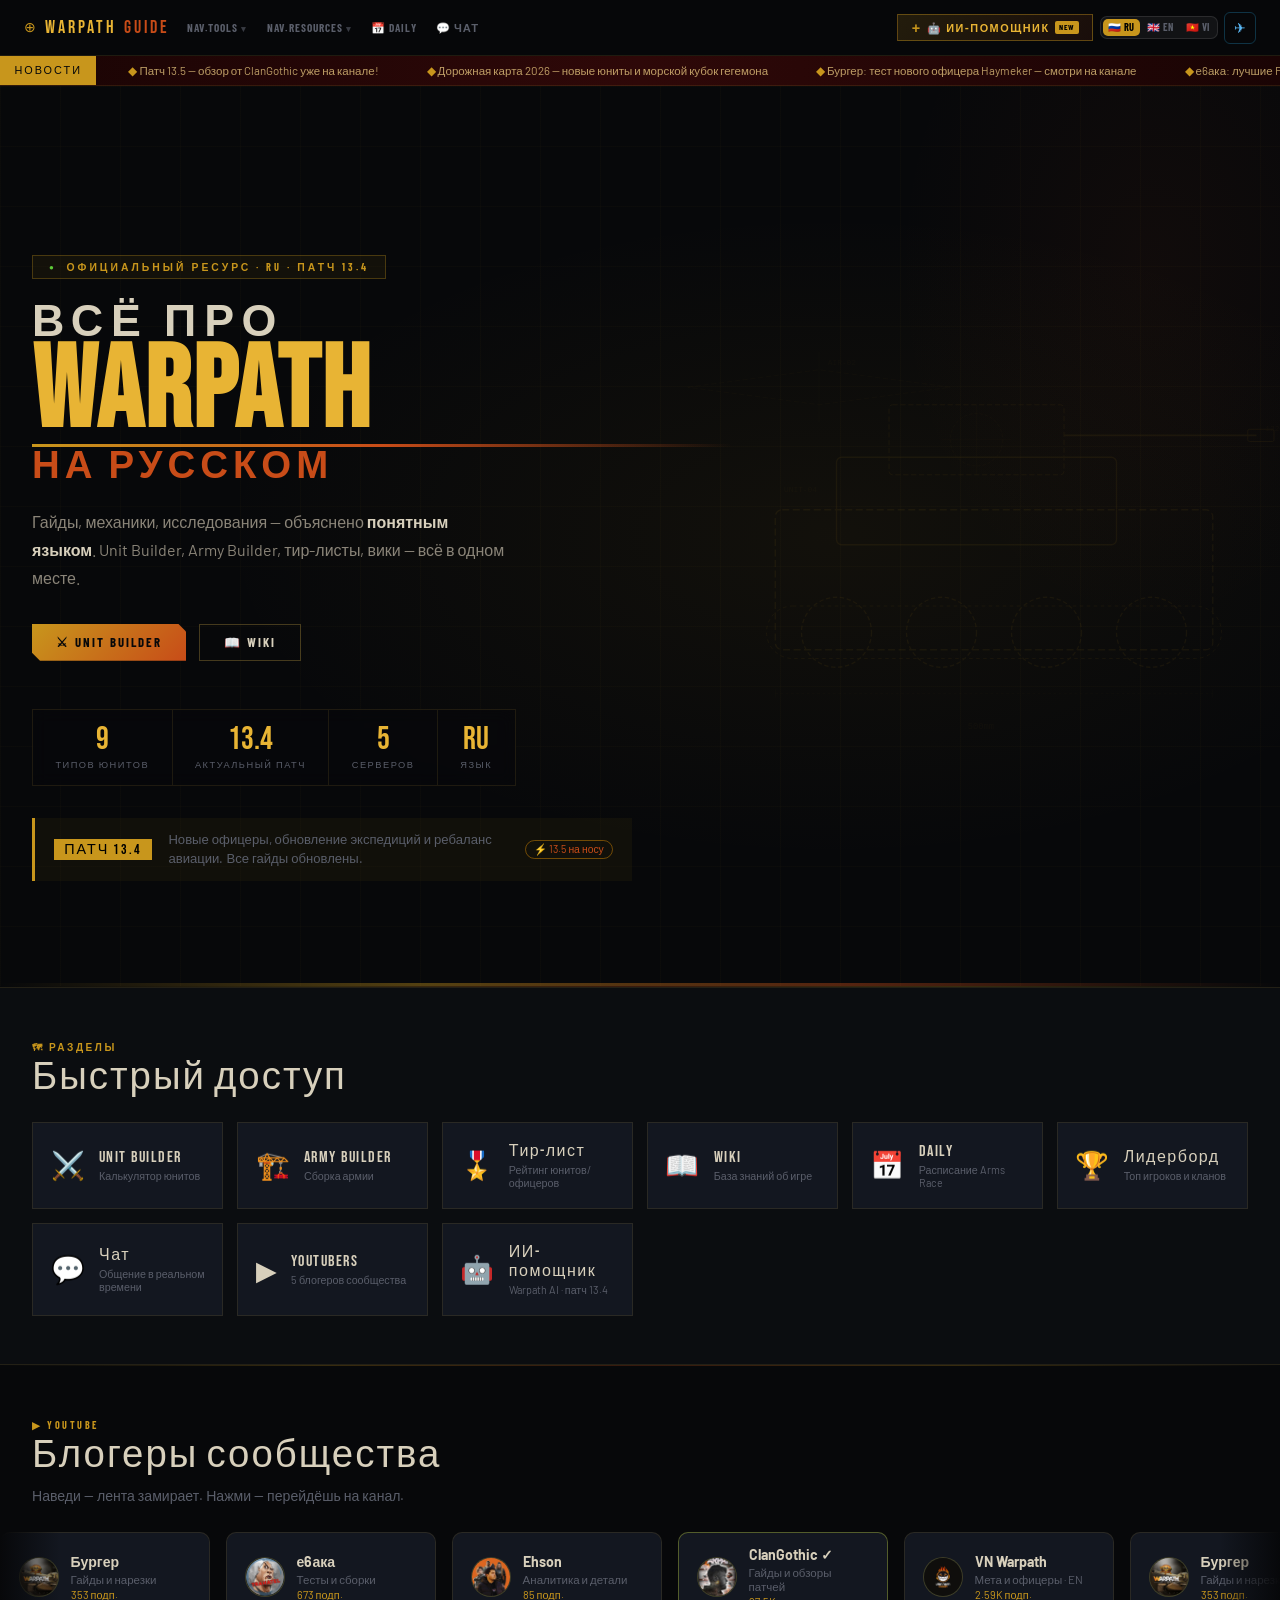
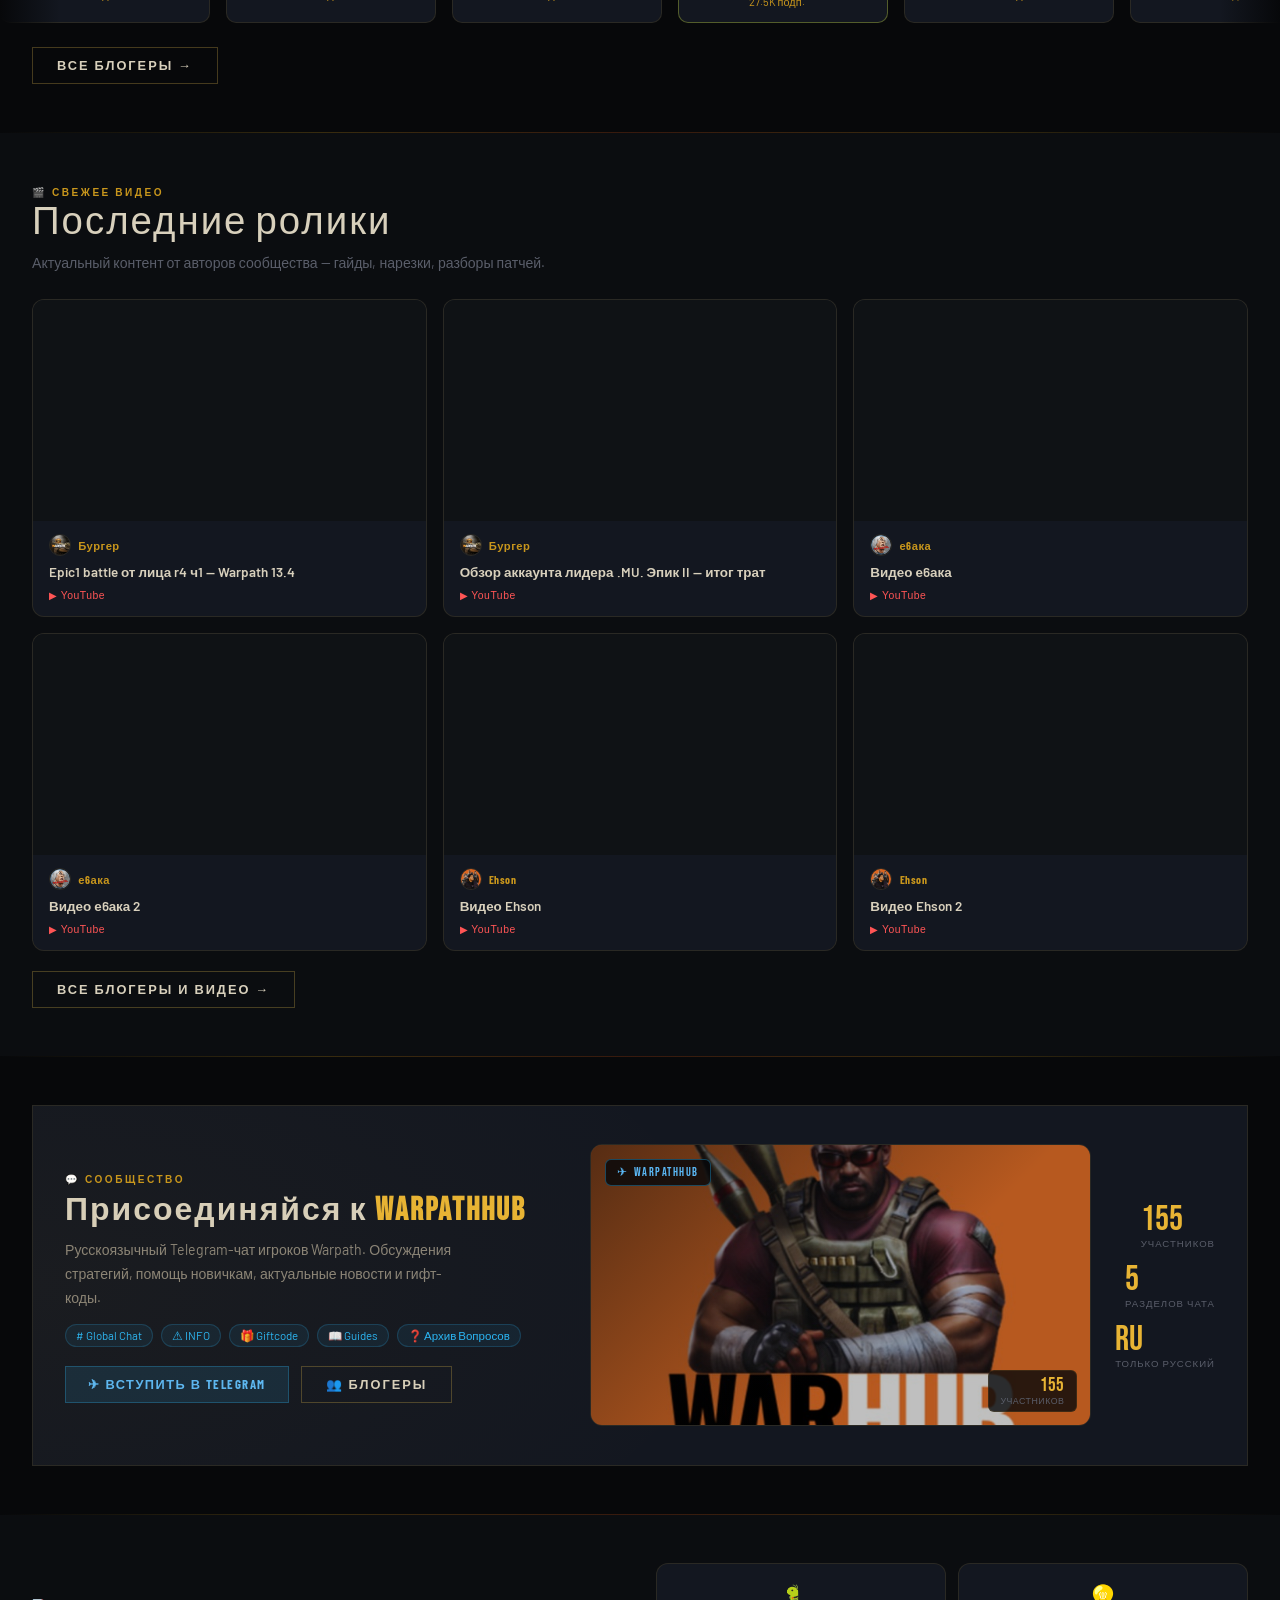
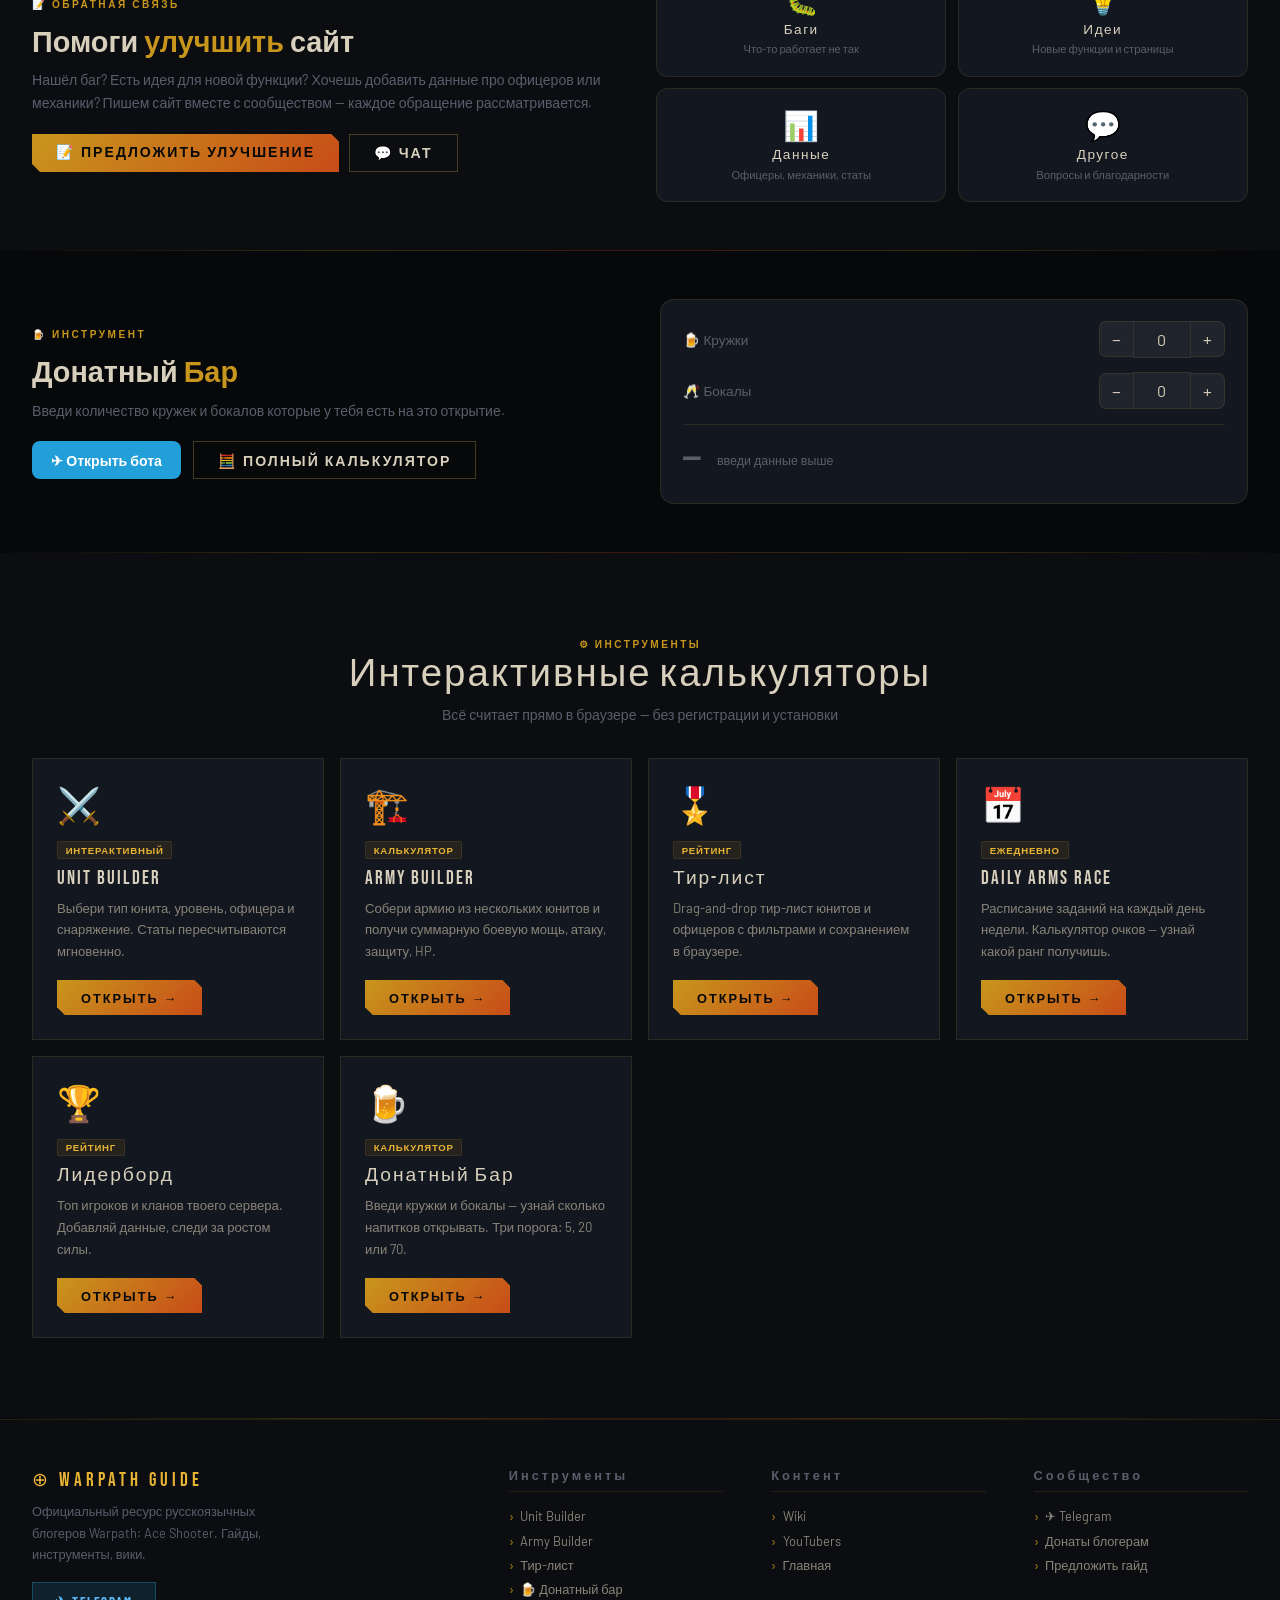
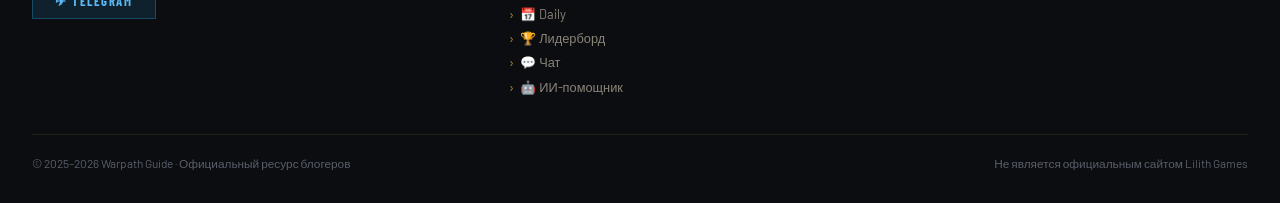
==== commit f400942a: "Update index.html" ====
--- a/index.html
+++ b/index.html
@@ -19,7 +19,7 @@
 .skel-tool-t3{height:10px;width:75%;margin-bottom:1.1rem}
 .skel-tool-btn{height:34px;width:120px;border-radius:6px}
 
-/* ══ HERO — новый с фоном-чертежом ══ */
+/* ══ HERO ══ */
 .hero-section{
   position:relative;
   min-height:100vh;
@@ -29,8 +29,6 @@
   background:var(--bg);
   padding-top:0;
 }
-
-/* Фон — чертёж юнитов SVG паттерн */
 .hero-bg{
   position:absolute;inset:0;
   background-image:
@@ -49,8 +47,6 @@
   user-select:none;
 }
 @media(max-width:768px){.hero-blueprint{width:90%;right:-20%;opacity:.04;top:60%}}
-
-/* Сетка-чертёж поверх */
 .hero-grid-overlay{
   position:absolute;inset:0;
   background-image:
@@ -59,8 +55,6 @@
   background-size:60px 60px;
   pointer-events:none;
 }
-
-/* Диагональный акцент */
 .hero-accent-line{
   position:absolute;
   left:0;bottom:0;
@@ -68,7 +62,6 @@
   background:linear-gradient(90deg,transparent,var(--gold),var(--orange),transparent);
   opacity:.4;
 }
-
 .hero-inner{
   position:relative;z-index:2;
   max-width:1280px;margin:0 auto;
@@ -87,33 +80,55 @@
 .hero-eyebrow::before{content:'●';color:#5dca38;animation:blink 2.2s ease-in-out infinite;font-size:.5rem}
 @keyframes blink{0%,100%{opacity:1}50%{opacity:.2}}
 
+/* ═══════════════════════════════════════
+   HEADLINE — ФИКС: line1 и line3 меньше
+   чтобы по ширине совпадали с WARPATH
+═══════════════════════════════════════ */
 .hero-headline{
   font-family:'Bebas Neue',sans-serif;
-  font-size:clamp(3.5rem,8vw,7rem);
   line-height:.88;
   letter-spacing:2px;
   margin-bottom:1.5rem;
   max-width:700px;
 }
-.hero-headline .line1{display:block;color:var(--text)}
-.hero-headline .line2{display:block;color:var(--gold2);position:relative}
+/* line1 "ВСЁ ПРО" — адаптируется под ширину line2 */
+.hero-headline .line1{
+  display:block;
+  color:var(--text);
+  font-size:clamp(1.6rem,3.5vw,3rem); /* меньше чем WARPATH */
+  letter-spacing:8px; /* растягиваем буквы чтобы выровнять ширину */
+}
+/* line2 "WARPATH" — главный акцент, максимальный размер */
+.hero-headline .line2{
+  display:block;
+  color:var(--gold2);
+  font-size:clamp(4rem,9vw,8rem);
+  position:relative;
+  letter-spacing:2px;
+}
 .hero-headline .line2::after{
   content:'';
   position:absolute;bottom:-4px;left:0;
   width:100%;height:3px;
   background:linear-gradient(90deg,var(--gold),var(--orange),transparent);
 }
-.hero-headline .line3{display:block;color:var(--orange);font-size:clamp(2rem,4vw,3.5rem);margin-top:.3rem}
+/* line3 "НА РУССКОМ" — чуть меньше line2 */
+.hero-headline .line3{
+  display:block;
+  color:var(--orange);
+  font-size:clamp(1.4rem,3vw,2.6rem); /* меньше чем WARPATH */
+  margin-top:.4rem;
+  letter-spacing:5px;
+}
 
 .hero-desc{
   color:var(--dim);font-size:1rem;line-height:1.75;
   max-width:480px;margin-bottom:2rem;
 }
 .hero-desc strong{color:var(--text)}
-
 .hero-cta{display:flex;gap:.8rem;margin-bottom:3rem;flex-wrap:wrap}
 
-/* Статы — новый стиль */
+/* Статы */
 .hero-stats-new{
   display:flex;gap:0;
   border:1px solid var(--border);
@@ -121,18 +136,12 @@
   background:rgba(7,8,10,.6);
   backdrop-filter:blur(8px);
 }
-.hstat-new{
-  padding:.9rem 1.4rem;border-right:1px solid var(--border);
-  text-align:center;
-}
+.hstat-new{padding:.9rem 1.4rem;border-right:1px solid var(--border);text-align:center;}
 .hstat-new:last-child{border-right:none}
-.hstat-new-n{
-  font-family:'Bebas Neue',sans-serif;
-  font-size:2rem;color:var(--gold2);line-height:1;
-}
+.hstat-new-n{font-family:'Bebas Neue',sans-serif;font-size:2rem;color:var(--gold2);line-height:1;}
 .hstat-new-l{font-size:.58rem;color:var(--muted);text-transform:uppercase;letter-spacing:1.5px;margin-top:.2rem}
 
-/* Патч-баннер новый */
+/* Патч-стрип */
 .patch-strip{
   display:flex;align-items:center;gap:1rem;
   border-left:3px solid var(--gold);
@@ -142,15 +151,9 @@
   max-width:600px;
   flex-wrap:wrap;
 }
-.patch-strip-badge{
-  font-family:'Bebas Neue',sans-serif;font-size:.9rem;letter-spacing:2px;
-  background:var(--gold);color:#000;padding:2px 10px;white-space:nowrap;flex-shrink:0;
-}
+.patch-strip-badge{font-family:'Bebas Neue',sans-serif;font-size:.9rem;letter-spacing:2px;background:var(--gold);color:#000;padding:2px 10px;white-space:nowrap;flex-shrink:0;}
 .patch-strip-text{font-size:.82rem;color:var(--muted);line-height:1.5;flex:1;min-width:150px}
-.patch-strip-new{
-  font-size:.65rem;padding:2px 8px;border-radius:99px;
-  border:1px solid rgba(255,160,0,.4);color:var(--orange);white-space:nowrap;flex-shrink:0;
-}
+.patch-strip-new{font-size:.65rem;padding:2px 8px;border-radius:99px;border:1px solid rgba(255,160,0,.4);color:var(--orange);white-space:nowrap;flex-shrink:0;}
 
 /* ══ BLOGGER STRIP ══ */
 .blogger-strip-wrap{overflow:hidden;position:relative}
@@ -212,12 +215,6 @@
 @media(max-width:960px){.community-wrap{grid-template-columns:1fr 1fr}.community-stats{display:none}}
 @media(max-width:640px){.community-wrap{grid-template-columns:1fr!important;padding:1.4rem 1rem!important}.community-img-wrap{max-height:180px}}
 
-/* ══ PATCH BANNER (старый, оставляем для совместимости) ══ */
-.patch-banner{background:rgba(232,255,71,.05);border:1px solid rgba(232,255,71,.2);border-radius:12px;padding:1rem 1.4rem;display:flex;align-items:center;gap:1rem;flex-wrap:wrap;margin-top:1.5rem}
-.patch-badge{font-family:'Bebas Neue',sans-serif;font-size:1.1rem;letter-spacing:2px;background:var(--gold);color:#000;padding:3px 12px;border-radius:6px;white-space:nowrap;flex-shrink:0}
-.patch-text{font-size:.85rem;color:var(--muted);line-height:1.5;flex:1;min-width:180px}
-.patch-soon{font-size:.75rem;padding:3px 10px;border-radius:99px;border:1px solid rgba(255,160,0,.4);color:var(--orange);white-space:nowrap;flex-shrink:0}
-
 /* ══ DONATE ══ */
 .donate-wrap{display:grid;grid-template-columns:1fr 1fr;gap:2.5rem;align-items:center}
 @media(max-width:640px){.donate-wrap{grid-template-columns:1fr}}
@@ -246,6 +243,17 @@
   .feedback-grid{grid-template-columns:1fr!important}
   .feedback-cards{grid-template-columns:1fr 1fr!important}
 }
+
+/* ══ МОБИЛЬНЫЙ ХЕРО ══ */
+@media(max-width:768px){
+  .hero-inner{padding:7rem 1rem 3rem}
+  .hero-headline .line1{letter-spacing:4px}
+  .hero-headline .line3{letter-spacing:3px}
+  .hero-cta{flex-direction:column}
+  .hero-cta .btn{width:100%;text-align:center;box-sizing:border-box}
+  .hero-stats-new{flex-wrap:wrap}
+  .hstat-new{flex:1;min-width:80px}
+}
 </style>
 </head>
 <body>
@@ -255,36 +263,26 @@
   <div class="hero-bg"></div>
   <div class="hero-grid-overlay"></div>
 
-  <!-- SVG чертёж танка на фоне -->
   <svg class="hero-blueprint" viewBox="0 0 800 500" fill="none" xmlns="http://www.w3.org/2000/svg">
-    <!-- Корпус танка — схематичный чертёж -->
     <rect x="150" y="220" width="500" height="160" rx="8" stroke="currentColor" stroke-width="1.5" stroke-dasharray="8 4" fill="none" color="#c8961c"/>
     <rect x="220" y="160" width="320" height="100" rx="6" stroke="currentColor" stroke-width="1.5" fill="none" color="#c8961c"/>
-    <!-- Башня -->
     <rect x="280" y="100" width="200" height="80" rx="4" stroke="currentColor" stroke-width="1" stroke-dasharray="6 3" fill="none" color="#c8961c"/>
-    <!-- Ствол пушки -->
     <line x1="480" y1="135" x2="700" y2="135" stroke="currentColor" stroke-width="2" color="#c8961c"/>
     <rect x="690" y="128" width="30" height="14" rx="2" stroke="currentColor" stroke-width="1" fill="none" color="#c8961c"/>
-    <!-- Катки -->
     <circle cx="220" cy="360" r="40" stroke="currentColor" stroke-width="1.5" stroke-dasharray="5 3" fill="none" color="#c8961c"/>
     <circle cx="340" cy="360" r="40" stroke="currentColor" stroke-width="1.5" stroke-dasharray="5 3" fill="none" color="#c8961c"/>
     <circle cx="460" cy="360" r="40" stroke="currentColor" stroke-width="1.5" stroke-dasharray="5 3" fill="none" color="#c8961c"/>
     <circle cx="580" cy="360" r="40" stroke="currentColor" stroke-width="1.5" stroke-dasharray="5 3" fill="none" color="#c8961c"/>
-    <!-- Гусеницы -->
     <rect x="140" y="330" width="520" height="60" rx="30" stroke="currentColor" stroke-width="1" stroke-dasharray="4 4" fill="none" color="#c8961c"/>
-    <!-- Размерные линии -->
     <line x1="150" y1="430" x2="650" y2="430" stroke="currentColor" stroke-width=".5" stroke-dasharray="3 3" color="#c8961c" opacity=".6"/>
     <line x1="150" y1="425" x2="150" y2="435" stroke="currentColor" stroke-width=".5" color="#c8961c" opacity=".6"/>
     <line x1="650" y1="425" x2="650" y2="435" stroke="currentColor" stroke-width=".5" color="#c8961c" opacity=".6"/>
-    <!-- Перекрестие -->
     <circle cx="380" cy="140" r="30" stroke="currentColor" stroke-width=".8" stroke-dasharray="4 2" fill="none" color="#c8961c" opacity=".5"/>
     <line x1="380" y1="100" x2="380" y2="180" stroke="currentColor" stroke-width=".5" color="#c8961c" opacity=".5"/>
     <line x1="340" y1="140" x2="420" y2="140" stroke="currentColor" stroke-width=".5" color="#c8961c" opacity=".5"/>
-    <!-- Пометки -->
     <text x="370" y="470" fill="#c8961c" font-size="10" opacity=".5" font-family="monospace">500mm</text>
     <text x="710" y="130" fill="#c8961c" font-size="9" opacity=".5" font-family="monospace">122mm</text>
     <text x="160" y="200" fill="#c8961c" font-size="9" opacity=".5" font-family="monospace">UNIT-04</text>
-    <!-- Самолёт вверху -->
     <path d="M50 80 L200 60 L350 80 L200 100 Z" stroke="currentColor" stroke-width="1" stroke-dasharray="6 3" fill="none" color="#c8961c" opacity=".4"/>
     <line x1="200" y1="40" x2="200" y2="120" stroke="currentColor" stroke-width=".8" color="#c8961c" opacity=".4"/>
     <text x="210" y="55" fill="#c8961c" font-size="9" opacity=".4" font-family="monospace">AIR-02</text>
@@ -294,7 +292,7 @@
     <div class="hero-eyebrow">Официальный ресурс · RU · Патч 13.4</div>
 
     <h1 class="hero-headline">
-      <span class="line1">ВСЁ О</span>
+      <span class="line1">ВСЁ ПРО</span>
       <span class="line2">WARPATH</span>
       <span class="line3">НА РУССКОМ</span>
     </h1>
@@ -529,6 +527,13 @@
   </div>
 </section>
 
+<!-- ══════════════════════════════════════
+   СКРИПТЫ — порядок важен:
+   1) i18n.js  (переводы)
+   2) nav.js   (вставляет шапку в body)
+   3) data.js  (данные игры)
+   4) inline   (логика страницы)
+═══════════════════════════════════════ -->
 <script src="i18n.js"></script>
 <script src="nav.js"></script>
 <script src="data.js"></script>
--- a/style.css
+++ b/style.css
@@ -543,37 +543,142 @@
 .lnk-don:hover{background:rgba(200,150,28,.18)}
 
 /* Специальная подсветка ссылки ИИ-помощника в навигации */
-.nav-ai-link {
-  color: var(--gold) !important;
+/* ══ NAV DROPDOWN (новые стили для дропдаун меню) ══ */
+.nav-dropdown { position: relative; display: flex; align-items: center; }
+
+.nav-drop-trigger {
+  display: block;
+  padding: 0 .6rem;
+  height: 56px;
+  line-height: 56px;
+  font-family: 'Barlow Condensed', sans-serif;
+  font-size: .7rem;
+  font-weight: 700;
+  letter-spacing: 1px;
+  text-transform: uppercase;
+  color: var(--muted);
+  border-bottom: 2px solid transparent;
+  transition: all .18s;
+  white-space: nowrap;
+  cursor: pointer;
+  user-select: none;
+}
+.nav-drop-trigger::after {
+  content: ' ▾';
+  font-size: .55rem;
+  opacity: .6;
+}
+.nav-dropdown:hover .nav-drop-trigger,
+.nav-dropdown.open .nav-drop-trigger {
+  color: var(--gold2);
+  border-bottom-color: var(--gold);
+}
+
+.nav-drop-menu {
+  position: absolute;
+  top: 100%;
+  left: 0;
+  min-width: 240px;
+  background: #0e1118;
+  border: 1px solid var(--border2);
+  border-top: 2px solid var(--gold);
+  box-shadow: 0 16px 40px rgba(0,0,0,.6);
+  opacity: 0;
+  pointer-events: none;
+  transform: translateY(-6px);
+  transition: opacity .18s, transform .18s;
+  z-index: 999;
+}
+.nav-dropdown.open .nav-drop-menu,
+.nav-dropdown:hover .nav-drop-menu {
+  opacity: 1;
+  pointer-events: all;
+  transform: translateY(0);
+}
+.nav-drop-menu a {
+  display: flex;
+  align-items: center;
+  gap: .75rem;
+  padding: .75rem 1.1rem;
+  border-bottom: 1px solid var(--border);
+  transition: background .15s;
+  text-decoration: none;
+  height: auto;
+  line-height: 1;
+  border-bottom-width: 1px !important;
+  color: var(--text) !important;
+}
+.nav-drop-menu a:last-child { border-bottom: none; }
+.nav-drop-menu a:hover { background: rgba(200,150,28,.08); }
+.ndm-ico { font-size: 1.2rem; flex-shrink: 0; width: 24px; text-align: center; }
+.ndm-text { display: flex; flex-direction: column; gap: 2px; }
+.ndm-text b { font-family: 'Barlow Condensed', sans-serif; font-size: .82rem; font-weight: 700; letter-spacing: .5px; color: var(--text); }
+.ndm-text em { font-style: normal; font-size: .65rem; color: var(--muted); }
+
+/* AI кнопка в навбаре */
+.nav-ai-btn {
+  display: flex;
+  align-items: center;
+  gap: .35rem;
+  background: linear-gradient(135deg, rgba(200,150,28,.15), rgba(200,76,24,.1));
+  border: 1px solid rgba(200,150,28,.4);
+  color: var(--gold2);
+  padding: .3rem .85rem;
+  font-family: 'Barlow Condensed', sans-serif;
+  font-size: .68rem;
+  font-weight: 700;
+  letter-spacing: 1.5px;
+  text-transform: uppercase;
+  transition: all .18s;
+  text-decoration: none;
+  white-space: nowrap;
   position: relative;
 }
-.nav-ai-link::after {
-  content: 'NEW';
-  position: absolute;
-  top: 10px;
-  right: -2px;
-  font-size: .42rem;
+.nav-ai-btn:hover { background: rgba(200,150,28,.25); border-color: var(--gold); }
+.nav-ai-plus { font-size: .9rem; color: var(--gold); font-weight: 900; }
+.nav-ai-badge {
+  background: var(--gold);
+  color: #000;
+  font-size: .5rem;
   font-weight: 700;
+  padding: 1px 4px;
   letter-spacing: .5px;
-  color: #000;
-  background: var(--gold);
-  padding: 1px 3px;
   border-radius: 2px;
-  line-height: 1;
-}
-.nav-ai-link:hover { color: var(--gold2) !important; }
-
-/* ИИ-ссылка в мобильном меню */
-.nav-mobile-ai {
-  color: var(--gold) !important;
-  border-left-color: var(--gold) !important;
-}
-.nav-mobile-ai:hover,
-.nav-mobile-ai.active {
-  color: var(--gold2) !important;
-  background: rgba(200,150,28,.08) !important;
-}
-
+  line-height: 1.4;
+}
+
+/* Telegram иконка в навбаре */
+.nav-tg-icon {
+  width: 32px;
+  height: 32px;
+  display: flex;
+  align-items: center;
+  justify-content: center;
+  border: 1px solid rgba(41,182,246,.25);
+  color: #5bb8f5;
+  border-radius: 6px;
+  font-size: .9rem;
+  transition: all .18s;
+  text-decoration: none;
+  flex-shrink: 0;
+}
+.nav-tg-icon:hover { background: rgba(41,182,246,.15); border-color: rgba(41,182,246,.5); }
+
+/* Мобильное меню — секции */
+.nml-section {
+  font-family: 'Bebas Neue', sans-serif;
+  font-size: .62rem;
+  letter-spacing: 3px;
+  color: var(--muted);
+  padding: .6rem 1.3rem .2rem;
+  margin-top: .2rem;
+  border-top: 1px solid var(--border);
+}
+.nml-section:first-child { border-top: none; margin-top: 0; }
+
+@media(max-width:1180px) {
+  .nav-drop-trigger { padding: 0 .45rem; font-size: .66rem; }
+}
 /* ═══════════════════════════════════════
    SCROLL TO TOP
 ═══════════════════════════════════════ */
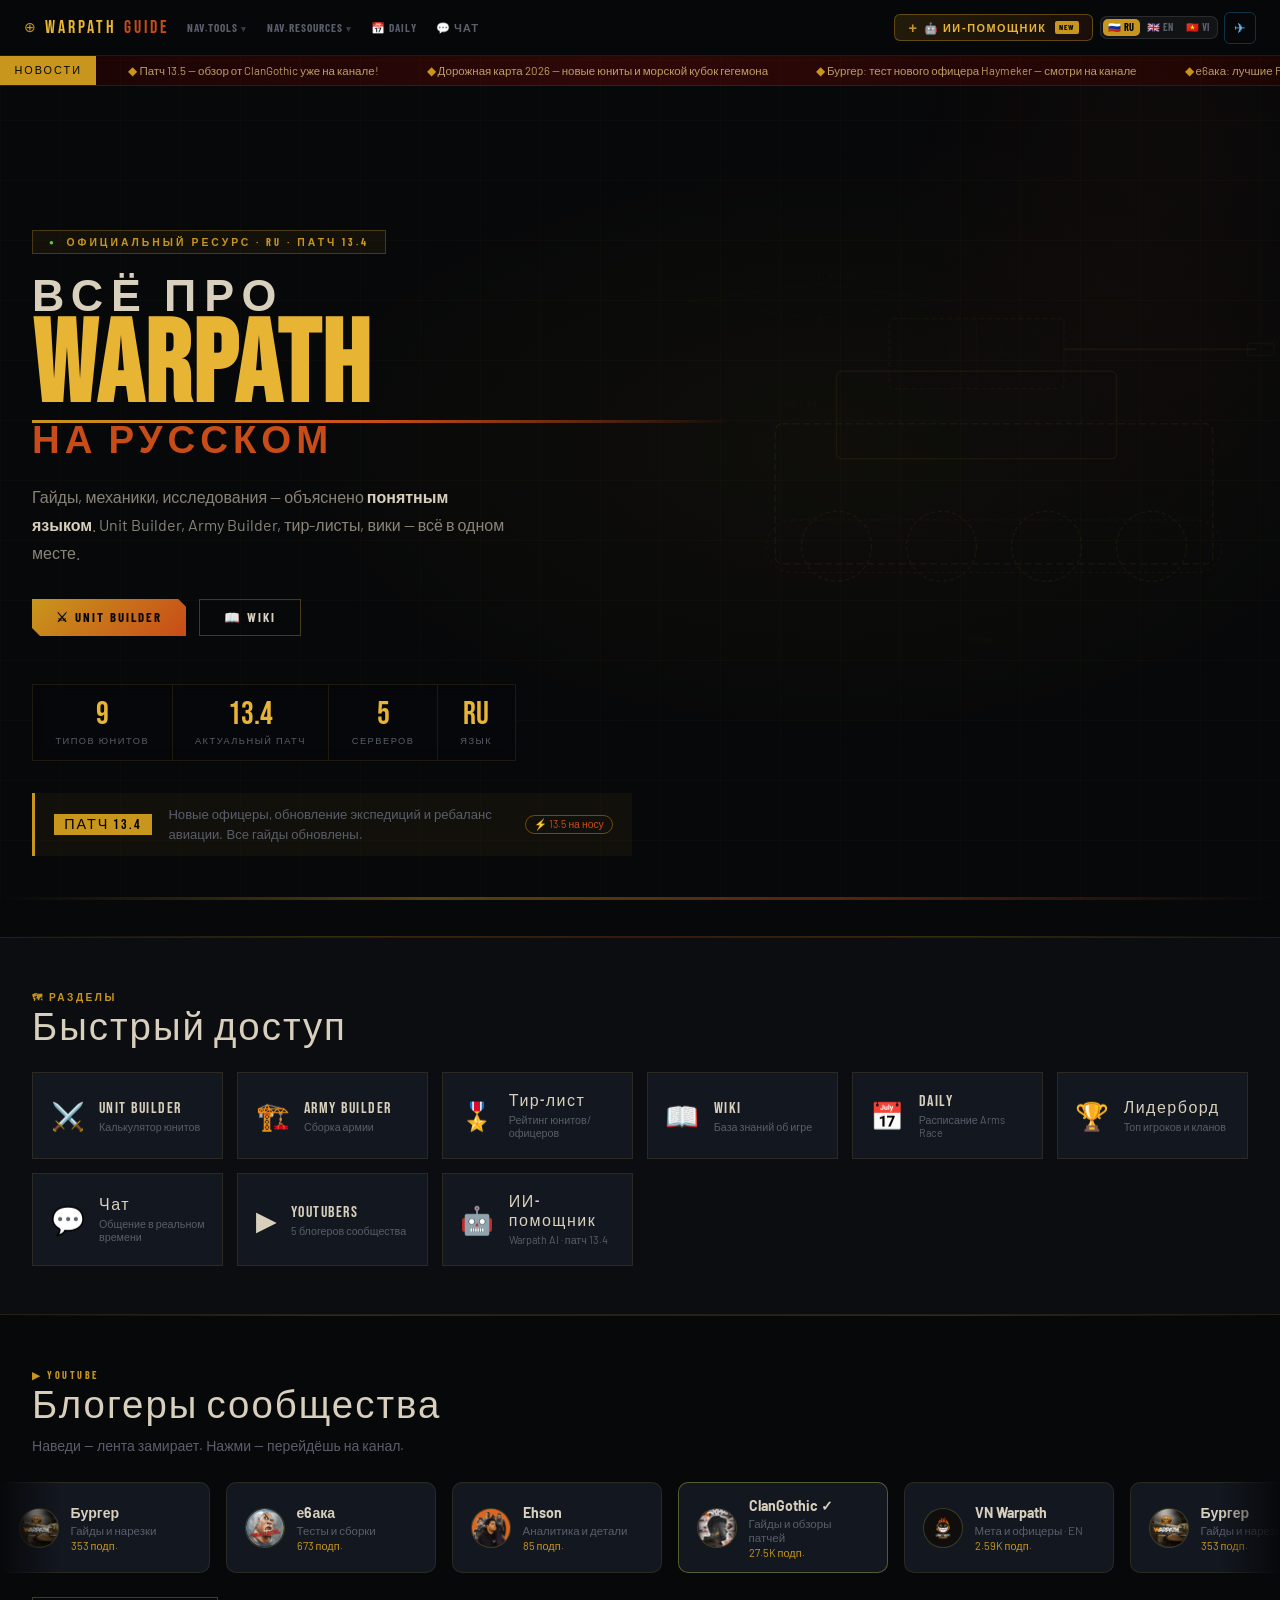
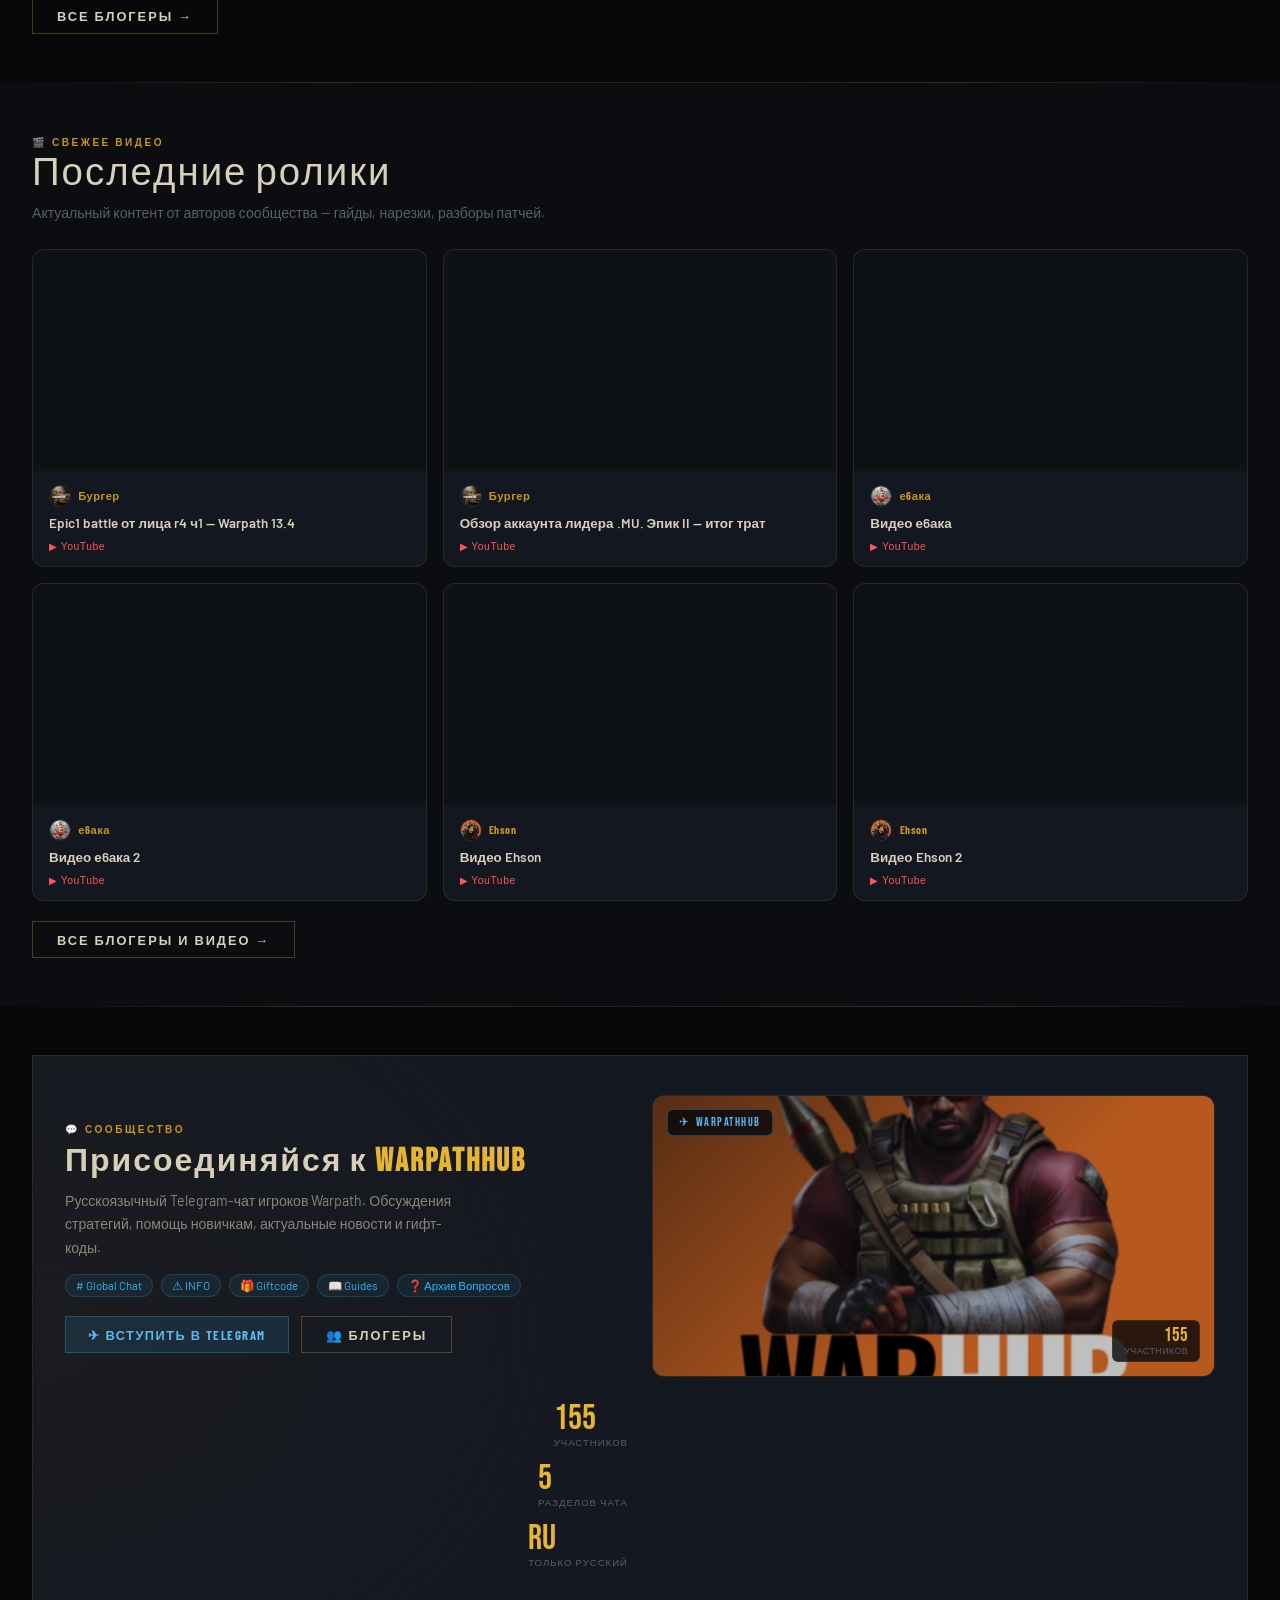
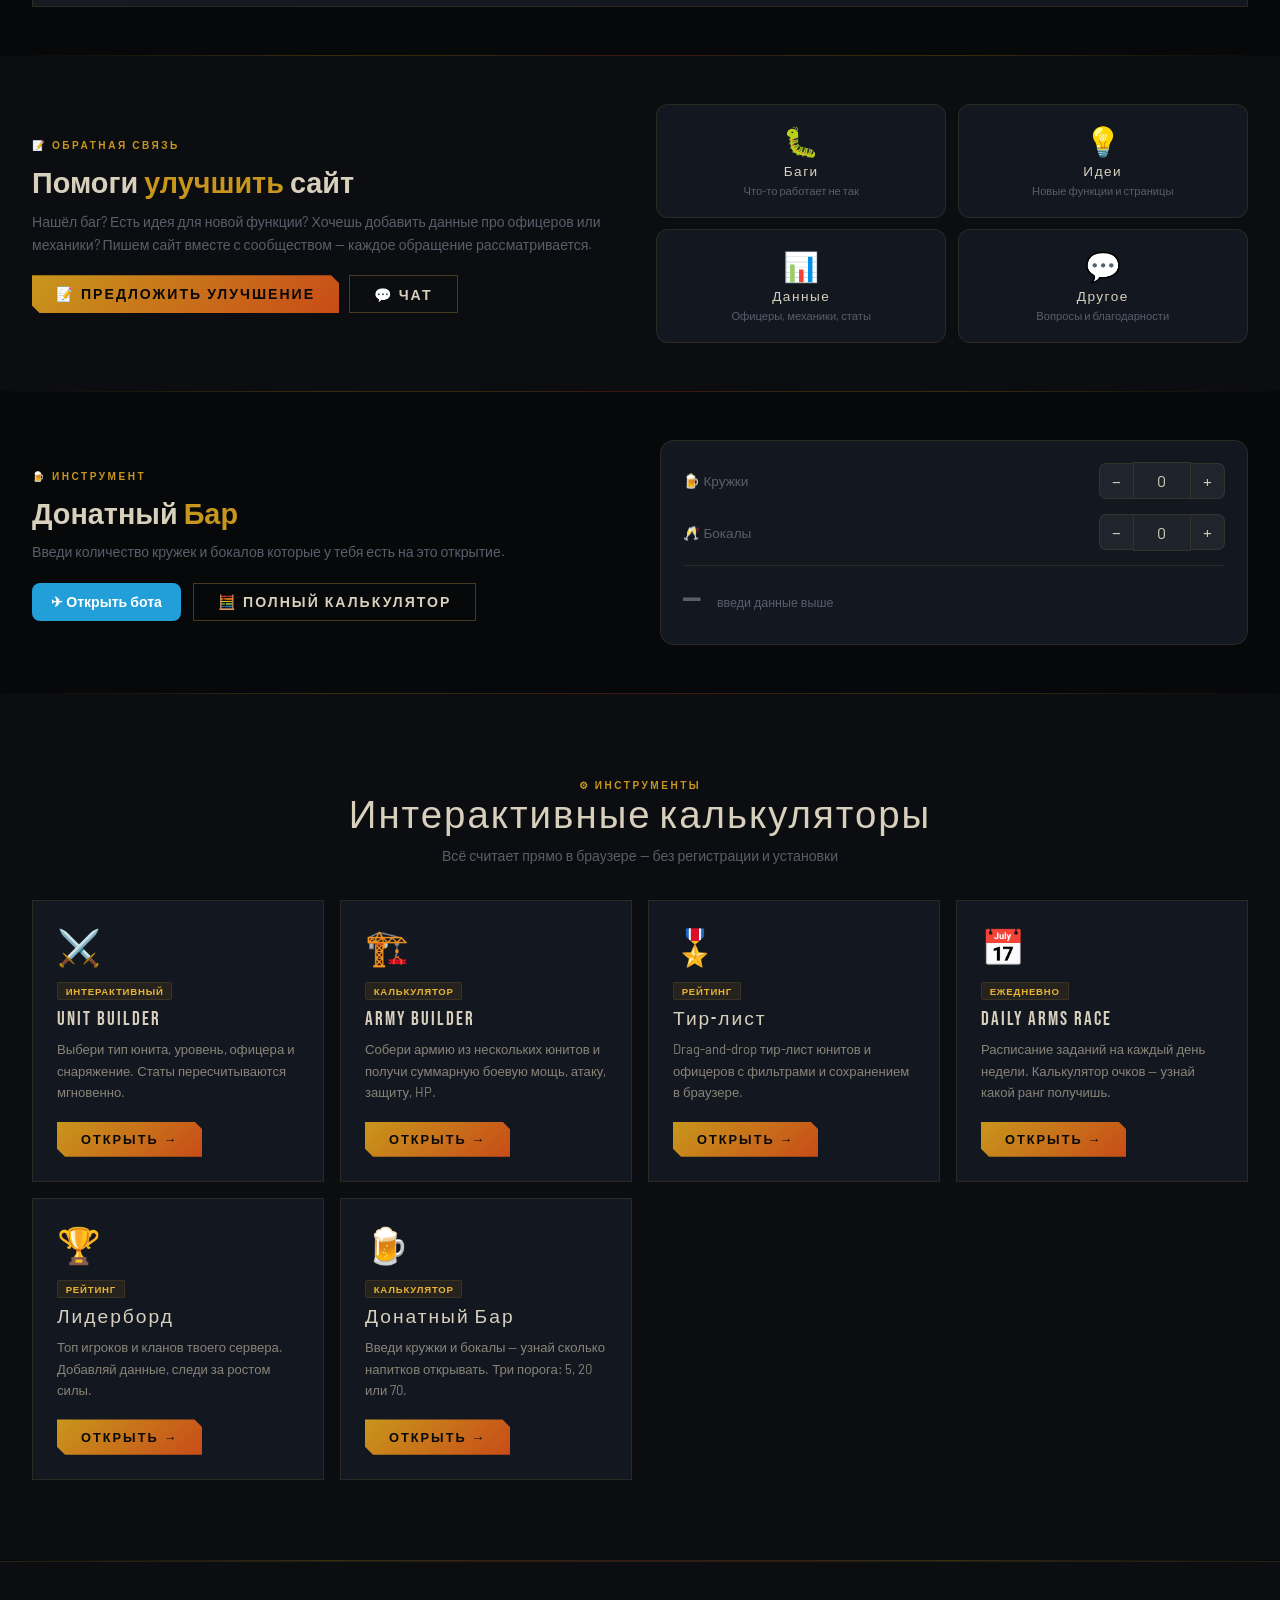
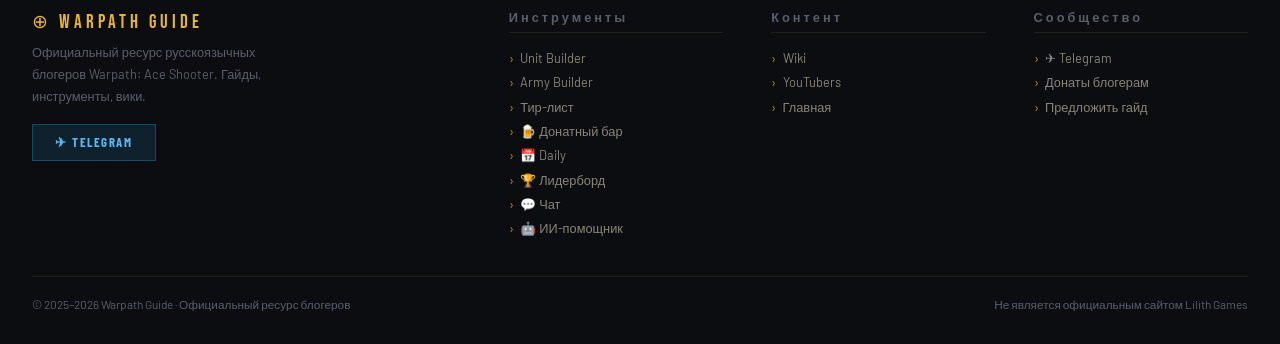
==== commit d874d483: "Update index.html" ====
--- a/index.html
+++ b/index.html
@@ -5,7 +5,7 @@
 <title>Warpath Guide — Главная</title>
 <link rel="stylesheet" href="style.css">
 <style>
-/* ══ SKELETON ══ */
+/* ══ SKELETON LOADERS ══ */
 @keyframes shimmer{0%{background-position:-600px 0}100%{background-position:600px 0}}
 .skel-line{border-radius:6px;background:linear-gradient(90deg,rgba(255,255,255,.04) 25%,rgba(255,255,255,.10) 50%,rgba(255,255,255,.04) 75%);background-size:600px 100%;animation:shimmer 1.4s infinite linear;display:block}
 .skel-nav-card{background:var(--panel);border:1px solid var(--border);border-radius:10px;padding:1.1rem 1rem;display:flex;align-items:center;gap:.85rem}
@@ -18,242 +18,6 @@
 .skel-tool-t2{height:10px;width:90%;margin-bottom:5px}
 .skel-tool-t3{height:10px;width:75%;margin-bottom:1.1rem}
 .skel-tool-btn{height:34px;width:120px;border-radius:6px}
-
-/* ══ HERO ══ */
-.hero-section{
-  position:relative;
-  min-height:100vh;
-  display:flex;
-  align-items:center;
-  overflow:hidden;
-  background:var(--bg);
-  padding-top:0;
-}
-.hero-bg{
-  position:absolute;inset:0;
-  background-image:
-    radial-gradient(ellipse 80% 60% at 65% 50%, rgba(200,150,28,.06) 0%, transparent 60%),
-    radial-gradient(ellipse 40% 80% at 90% 20%, rgba(200,76,24,.05) 0%, transparent 50%);
-  pointer-events:none;
-}
-.hero-blueprint{
-  position:absolute;
-  right:-5%;top:50%;
-  transform:translateY(-50%);
-  width:55%;
-  max-width:700px;
-  opacity:.07;
-  pointer-events:none;
-  user-select:none;
-}
-@media(max-width:768px){.hero-blueprint{width:90%;right:-20%;opacity:.04;top:60%}}
-.hero-grid-overlay{
-  position:absolute;inset:0;
-  background-image:
-    linear-gradient(rgba(200,150,28,.025) 1px,transparent 1px),
-    linear-gradient(90deg,rgba(200,150,28,.025) 1px,transparent 1px);
-  background-size:60px 60px;
-  pointer-events:none;
-}
-.hero-accent-line{
-  position:absolute;
-  left:0;bottom:0;
-  width:100%;height:3px;
-  background:linear-gradient(90deg,transparent,var(--gold),var(--orange),transparent);
-  opacity:.4;
-}
-.hero-inner{
-  position:relative;z-index:2;
-  max-width:1280px;margin:0 auto;
-  padding:9rem 2rem 5rem;
-  width:100%;
-}
-.hero-eyebrow{
-  display:inline-flex;align-items:center;gap:.6rem;
-  border:1px solid rgba(200,150,28,.3);
-  background:rgba(200,150,28,.06);
-  color:var(--gold);
-  font-family:'Barlow Condensed',sans-serif;
-  font-size:.65rem;font-weight:700;letter-spacing:3px;text-transform:uppercase;
-  padding:.3rem 1rem;margin-bottom:1.5rem;
-}
-.hero-eyebrow::before{content:'●';color:#5dca38;animation:blink 2.2s ease-in-out infinite;font-size:.5rem}
-@keyframes blink{0%,100%{opacity:1}50%{opacity:.2}}
-
-/* ═══════════════════════════════════════
-   HEADLINE — ФИКС: line1 и line3 меньше
-   чтобы по ширине совпадали с WARPATH
-═══════════════════════════════════════ */
-.hero-headline{
-  font-family:'Bebas Neue',sans-serif;
-  line-height:.88;
-  letter-spacing:2px;
-  margin-bottom:1.5rem;
-  max-width:700px;
-}
-/* line1 "ВСЁ ПРО" — адаптируется под ширину line2 */
-.hero-headline .line1{
-  display:block;
-  color:var(--text);
-  font-size:clamp(1.6rem,3.5vw,3rem); /* меньше чем WARPATH */
-  letter-spacing:8px; /* растягиваем буквы чтобы выровнять ширину */
-}
-/* line2 "WARPATH" — главный акцент, максимальный размер */
-.hero-headline .line2{
-  display:block;
-  color:var(--gold2);
-  font-size:clamp(4rem,9vw,8rem);
-  position:relative;
-  letter-spacing:2px;
-}
-.hero-headline .line2::after{
-  content:'';
-  position:absolute;bottom:-4px;left:0;
-  width:100%;height:3px;
-  background:linear-gradient(90deg,var(--gold),var(--orange),transparent);
-}
-/* line3 "НА РУССКОМ" — чуть меньше line2 */
-.hero-headline .line3{
-  display:block;
-  color:var(--orange);
-  font-size:clamp(1.4rem,3vw,2.6rem); /* меньше чем WARPATH */
-  margin-top:.4rem;
-  letter-spacing:5px;
-}
-
-.hero-desc{
-  color:var(--dim);font-size:1rem;line-height:1.75;
-  max-width:480px;margin-bottom:2rem;
-}
-.hero-desc strong{color:var(--text)}
-.hero-cta{display:flex;gap:.8rem;margin-bottom:3rem;flex-wrap:wrap}
-
-/* Статы */
-.hero-stats-new{
-  display:flex;gap:0;
-  border:1px solid var(--border);
-  width:fit-content;
-  background:rgba(7,8,10,.6);
-  backdrop-filter:blur(8px);
-}
-.hstat-new{padding:.9rem 1.4rem;border-right:1px solid var(--border);text-align:center;}
-.hstat-new:last-child{border-right:none}
-.hstat-new-n{font-family:'Bebas Neue',sans-serif;font-size:2rem;color:var(--gold2);line-height:1;}
-.hstat-new-l{font-size:.58rem;color:var(--muted);text-transform:uppercase;letter-spacing:1.5px;margin-top:.2rem}
-
-/* Патч-стрип */
-.patch-strip{
-  display:flex;align-items:center;gap:1rem;
-  border-left:3px solid var(--gold);
-  background:rgba(200,150,28,.05);
-  padding:.75rem 1.2rem;
-  margin-top:2rem;
-  max-width:600px;
-  flex-wrap:wrap;
-}
-.patch-strip-badge{font-family:'Bebas Neue',sans-serif;font-size:.9rem;letter-spacing:2px;background:var(--gold);color:#000;padding:2px 10px;white-space:nowrap;flex-shrink:0;}
-.patch-strip-text{font-size:.82rem;color:var(--muted);line-height:1.5;flex:1;min-width:150px}
-.patch-strip-new{font-size:.65rem;padding:2px 8px;border-radius:99px;border:1px solid rgba(255,160,0,.4);color:var(--orange);white-space:nowrap;flex-shrink:0;}
-
-/* ══ BLOGGER STRIP ══ */
-.blogger-strip-wrap{overflow:hidden;position:relative}
-.blogger-strip-wrap::before,.blogger-strip-wrap::after{content:'';position:absolute;top:0;bottom:0;width:60px;z-index:2;pointer-events:none}
-.blogger-strip-wrap::before{left:0;background:linear-gradient(to right,var(--bg),transparent)}
-.blogger-strip-wrap::after{right:0;background:linear-gradient(to left,var(--bg),transparent)}
-@keyframes scrollLeft{0%{transform:translateX(0)}100%{transform:translateX(-50%)}}
-.blogger-strip-track{display:flex;gap:1rem;width:max-content;animation:scrollLeft 28s linear infinite;padding:.5rem 0}
-.blogger-strip-wrap:hover .blogger-strip-track{animation-play-state:paused}
-.bl-card{background:var(--panel);border:1px solid var(--border);border-radius:10px;padding:.85rem 1.1rem;display:flex;align-items:center;gap:.75rem;text-decoration:none;flex-shrink:0;width:210px;transition:border-color .2s}
-.bl-card:hover{border-color:var(--gold)}
-.bl-card.offl{border-color:rgba(232,255,71,.3)}
-.bl-avatar{width:40px;height:40px;border-radius:50%;background:rgba(232,255,71,.1);display:flex;align-items:center;justify-content:center;font-size:18px;flex-shrink:0}
-.bl-avatar-img{object-fit:cover;border:1px solid var(--border)}
-.bl-name{font-size:.88rem;font-weight:700;color:var(--text)}
-.bl-spec{font-size:.72rem;color:var(--muted);margin-top:2px}
-.bl-subs{font-size:.68rem;color:var(--gold);margin-top:2px}
-
-/* ══ VIDEOS ══ */
-.videos-grid{display:grid;grid-template-columns:repeat(auto-fill,minmax(300px,1fr));gap:1rem}
-.video-card{background:var(--panel);border:1px solid var(--border);border-radius:12px;overflow:hidden;transition:border-color .2s,transform .18s;text-decoration:none;display:flex;flex-direction:column}
-.video-card:hover{border-color:var(--border2);transform:translateY(-2px)}
-.video-thumb{position:relative;aspect-ratio:16/9;background:var(--bg3);overflow:hidden;flex-shrink:0}
-.video-thumb img{width:100%;height:100%;object-fit:cover;transition:transform .3s}
-.video-card:hover .video-thumb img{transform:scale(1.04)}
-.video-play-btn{position:absolute;inset:0;display:flex;align-items:center;justify-content:center;background:rgba(0,0,0,.35);opacity:0;transition:opacity .2s}
-.video-card:hover .video-play-btn{opacity:1}
-.video-play-icon{width:46px;height:46px;border-radius:50%;background:rgba(200,0,0,.9);display:flex;align-items:center;justify-content:center}
-.video-play-icon svg{margin-left:3px}
-.video-info{padding:.85rem 1rem .9rem;flex:1;display:flex;flex-direction:column;gap:.45rem}
-.video-author{display:flex;align-items:center;gap:.45rem}
-.video-author-avatar{width:22px;height:22px;border-radius:50%;object-fit:cover;border:1px solid var(--border);flex-shrink:0}
-.video-author-avatar-em{width:22px;height:22px;border-radius:50%;background:rgba(200,150,28,.12);border:1px solid var(--border);display:flex;align-items:center;justify-content:center;font-size:11px;flex-shrink:0}
-.video-author-name{font-size:.7rem;color:var(--gold);font-weight:700;font-family:'Barlow Condensed',sans-serif;letter-spacing:.5px}
-.video-title{font-size:.84rem;font-weight:600;color:var(--text);line-height:1.4;flex:1}
-.video-yt-badge{display:inline-flex;align-items:center;gap:.3rem;font-size:.65rem;color:#f55;font-family:'Barlow Condensed',sans-serif;letter-spacing:.5px}
-@media(max-width:640px){.videos-grid{grid-template-columns:1fr}}
-
-/* ══ COMMUNITY BLOCK ══ */
-.community-img-wrap{position:relative;border-radius:12px;overflow:hidden;border:1px solid var(--border)}
-.community-img-wrap img{width:100%;height:100%;object-fit:cover;display:block;min-height:200px;max-height:280px;filter:brightness(.75) saturate(.9);transition:filter .3s,transform .3s}
-.community-img-wrap:hover img{filter:brightness(.85) saturate(1);transform:scale(1.02)}
-.community-img-overlay{position:absolute;inset:0;background:linear-gradient(135deg,rgba(7,8,10,.55) 0%,transparent 60%);pointer-events:none}
-.community-img-badge{position:absolute;top:.85rem;left:.85rem;background:rgba(7,8,10,.82);border:1px solid rgba(41,182,246,.35);border-radius:6px;padding:.3rem .7rem;font-family:'Bebas Neue',sans-serif;font-size:.75rem;letter-spacing:1.5px;color:#5bb8f5;display:flex;align-items:center;gap:.35rem}
-.community-img-badge::before{content:'✈'}
-.community-img-members{position:absolute;bottom:.85rem;right:.85rem;background:rgba(7,8,10,.8);border:1px solid var(--border);border-radius:6px;padding:.3rem .7rem;text-align:right}
-.community-img-members-n{font-family:'Bebas Neue',sans-serif;font-size:1.2rem;color:var(--gold2);line-height:1}
-.community-img-members-l{font-size:.55rem;color:var(--muted);text-transform:uppercase;letter-spacing:.5px}
-.community-wrap{display:grid;grid-template-columns:1fr 1fr auto;gap:1.5rem;align-items:center;background:var(--panel);border:var(--line);padding:2.4rem 2rem;position:relative;overflow:hidden}
-.community-wrap::before{content:'';position:absolute;inset:0;background:radial-gradient(ellipse 60% 100% at 0% 50%,rgba(200,148,28,.04),transparent);pointer-events:none}
-.community-wrap h2{font-family:'Bebas Neue',sans-serif;font-size:clamp(1.6rem,2.5vw,2.2rem);letter-spacing:2px;margin-bottom:.5rem}
-.community-wrap p{color:var(--dim);font-size:.88rem;line-height:1.7;max-width:400px}
-.community-btns{display:flex;gap:.7rem;margin-top:1.2rem;flex-wrap:wrap}
-.community-stats{display:flex;flex-direction:column;gap:.8rem;align-items:flex-end}
-.cstat-n{font-family:'Bebas Neue',sans-serif;font-size:2.2rem;color:var(--gold2);line-height:1}
-.cstat-l{font-size:.6rem;color:var(--muted);text-transform:uppercase;letter-spacing:1px}
-.tg-rooms{display:flex;gap:.5rem;flex-wrap:wrap;margin-top:.85rem}
-.tg-room{font-size:.72rem;padding:3px 10px;border-radius:99px;background:rgba(41,182,246,.08);color:#29b6f6;border:1px solid rgba(41,182,246,.2)}
-@media(max-width:960px){.community-wrap{grid-template-columns:1fr 1fr}.community-stats{display:none}}
-@media(max-width:640px){.community-wrap{grid-template-columns:1fr!important;padding:1.4rem 1rem!important}.community-img-wrap{max-height:180px}}
-
-/* ══ DONATE ══ */
-.donate-wrap{display:grid;grid-template-columns:1fr 1fr;gap:2.5rem;align-items:center}
-@media(max-width:640px){.donate-wrap{grid-template-columns:1fr}}
-.donate-left h2{margin:.4rem 0 .6rem;font-size:1.8rem}
-.donate-left p{font-size:.88rem;color:var(--muted);line-height:1.65}
-.donate-calc{background:var(--panel);border:1px solid var(--border);border-radius:14px;padding:1.3rem 1.4rem}
-.dc-row{display:flex;align-items:center;justify-content:space-between;gap:1rem;margin-bottom:.9rem}
-.dc-label{font-size:.85rem;color:var(--muted);white-space:nowrap}
-.dc-counter{display:flex;align-items:center}
-.dc-btn{width:34px;height:36px;background:rgba(255,255,255,.06);border:1px solid var(--border);color:var(--text);font-size:1.1rem;cursor:pointer;transition:background .15s;display:flex;align-items:center;justify-content:center}
-.dc-btn:first-child{border-radius:7px 0 0 7px;border-right:none}
-.dc-btn:last-child{border-radius:0 7px 7px 0;border-left:none}
-.dc-btn:hover{background:rgba(232,255,71,.12);color:var(--gold)}
-.dc-val{width:58px;text-align:center;background:rgba(255,255,255,.05);border:1px solid var(--border);color:var(--text);font-size:1rem;font-family:inherit;padding:.5rem 0;outline:none;-moz-appearance:textfield}
-.dc-val::-webkit-inner-spin-button{-webkit-appearance:none}
-.dc-val:focus{border-color:var(--gold)}
-.dc-result{border-top:1px solid var(--border);padding-top:.9rem;margin-top:.3rem;display:flex;align-items:center;gap:.85rem}
-.dc-result-num{font-family:'Bebas Neue',sans-serif;font-size:2.2rem;letter-spacing:2px;color:var(--muted);transition:color .3s}
-.dc-result-num.free{color:var(--muted)}
-.dc-result-num.mid{color:var(--orange)}
-.dc-result-num.max{color:var(--gold)}
-.dc-result-lbl{font-size:.78rem;color:var(--muted);line-height:1.5}
-
-/* FEEDBACK */
-@media(max-width:640px){
-  .feedback-grid{grid-template-columns:1fr!important}
-  .feedback-cards{grid-template-columns:1fr 1fr!important}
-}
-
-/* ══ МОБИЛЬНЫЙ ХЕРО ══ */
-@media(max-width:768px){
-  .hero-inner{padding:7rem 1rem 3rem}
-  .hero-headline .line1{letter-spacing:4px}
-  .hero-headline .line3{letter-spacing:3px}
-  .hero-cta{flex-direction:column}
-  .hero-cta .btn{width:100%;text-align:center;box-sizing:border-box}
-  .hero-stats-new{flex-wrap:wrap}
-  .hstat-new{flex:1;min-width:80px}
-}
 </style>
 </head>
 <body>
@@ -327,19 +91,19 @@
 <div class="divider"></div>
 
 <!-- NAV CARDS -->
-<section class="section-sm" style="background:var(--bg2);border-top:var(--line);border-bottom:var(--line)">
-  <div class="wrap">
-    <div class="sec-hd fade-up" style="margin-bottom:1.5rem">
+<section class="section-sm section-bg-bg2">
+  <div class="wrap">
+    <div class="sec-hd fade-up sec-hd-mb">
       <div class="tag">🗺 Разделы</div>
       <div class="title">Быстрый доступ</div>
     </div>
     <div class="nav-cards fade-up" id="nav-cards">
-      <div class="skel-nav-card" aria-hidden="true"><div class="skel-line skel-nav-icon"></div><div style="flex:1"><div class="skel-line skel-nav-t1"></div><div class="skel-line skel-nav-t2"></div></div></div>
-      <div class="skel-nav-card" aria-hidden="true"><div class="skel-line skel-nav-icon"></div><div style="flex:1"><div class="skel-line skel-nav-t1"></div><div class="skel-line skel-nav-t2"></div></div></div>
-      <div class="skel-nav-card" aria-hidden="true"><div class="skel-line skel-nav-icon"></div><div style="flex:1"><div class="skel-line skel-nav-t1"></div><div class="skel-line skel-nav-t2"></div></div></div>
-      <div class="skel-nav-card" aria-hidden="true"><div class="skel-line skel-nav-icon"></div><div style="flex:1"><div class="skel-line skel-nav-t1"></div><div class="skel-line skel-nav-t2"></div></div></div>
-      <div class="skel-nav-card" aria-hidden="true"><div class="skel-line skel-nav-icon"></div><div style="flex:1"><div class="skel-line skel-nav-t1"></div><div class="skel-line skel-nav-t2"></div></div></div>
-      <div class="skel-nav-card" aria-hidden="true"><div class="skel-line skel-nav-icon"></div><div style="flex:1"><div class="skel-line skel-nav-t1"></div><div class="skel-line skel-nav-t2"></div></div></div>
+      <div class="skel-nav-card" aria-hidden="true"><div class="skel-line skel-nav-icon"></div><div class="skel-flex-1"><div class="skel-line skel-nav-t1"></div><div class="skel-line skel-nav-t2"></div></div></div>
+      <div class="skel-nav-card" aria-hidden="true"><div class="skel-line skel-nav-icon"></div><div class="skel-flex-1"><div class="skel-line skel-nav-t1"></div><div class="skel-line skel-nav-t2"></div></div></div>
+      <div class="skel-nav-card" aria-hidden="true"><div class="skel-line skel-nav-icon"></div><div class="skel-flex-1"><div class="skel-line skel-nav-t1"></div><div class="skel-line skel-nav-t2"></div></div></div>
+      <div class="skel-nav-card" aria-hidden="true"><div class="skel-line skel-nav-icon"></div><div class="skel-flex-1"><div class="skel-line skel-nav-t1"></div><div class="skel-line skel-nav-t2"></div></div></div>
+      <div class="skel-nav-card" aria-hidden="true"><div class="skel-line skel-nav-icon"></div><div class="skel-flex-1"><div class="skel-line skel-nav-t1"></div><div class="skel-line skel-nav-t2"></div></div></div>
+      <div class="skel-nav-card" aria-hidden="true"><div class="skel-line skel-nav-icon"></div><div class="skel-flex-1"><div class="skel-line skel-nav-t1"></div><div class="skel-line skel-nav-t2"></div></div></div>
     </div>
   </div>
 </section>
@@ -347,9 +111,9 @@
 <div class="divider"></div>
 
 <!-- BLOGGER STRIP -->
-<section class="section-sm" style="background:var(--bg)">
-  <div class="wrap" style="margin-bottom:1rem">
-    <div class="sec-hd fade-up" style="margin-bottom:0">
+<section class="section-sm section-bg-bg">
+  <div class="wrap wrap-mb">
+    <div class="sec-hd fade-up sec-hd-mb-0">
       <div class="tag">▶ YouTube</div>
       <div class="title">Блогеры сообщества</div>
       <div class="sub">Наведи — лента замирает. Нажми — перейдёшь на канал.</div>
@@ -358,7 +122,7 @@
   <div class="blogger-strip-wrap fade-up">
     <div class="blogger-strip-track" id="blogger-strip"></div>
   </div>
-  <div class="wrap" style="margin-top:1rem">
+  <div class="wrap wrap-mt">
     <a href="youtubers.html" class="btn btn-outline">Все блогеры →</a>
   </div>
 </section>
@@ -366,15 +130,15 @@
 <div class="divider"></div>
 
 <!-- LATEST VIDEOS -->
-<section class="section-sm" style="background:var(--bg2)">
-  <div class="wrap">
-    <div class="sec-hd fade-up" style="margin-bottom:1.5rem">
+<section class="section-sm section-bg-bg2-alt">
+  <div class="wrap">
+    <div class="sec-hd fade-up sec-hd-mb">
       <div class="tag">🎬 Свежее видео</div>
       <div class="title">Последние ролики</div>
       <div class="sub">Актуальный контент от авторов сообщества — гайды, нарезки, разборы патчей.</div>
     </div>
     <div class="videos-grid fade-up" id="videos-grid"></div>
-    <div style="margin-top:1.25rem">
+    <div class="wrap-mt-lg">
       <a href="youtubers.html" class="btn btn-outline">Все блогеры и видео →</a>
     </div>
   </div>
@@ -383,12 +147,12 @@
 <div class="divider"></div>
 
 <!-- COMMUNITY -->
-<section class="section-sm" style="background:var(--bg)">
+<section class="section-sm section-bg-bg">
   <div class="wrap">
     <div class="community-wrap fade-up">
       <div>
         <div class="tag">💬 Сообщество</div>
-        <h2>Присоединяйся к <em style="color:var(--gold2);font-style:normal">WarpathHub</em></h2>
+        <h2>Присоединяйся к <em class="community-h2-em">WarpathHub</em></h2>
         <p>Русскоязычный Telegram-чат игроков Warpath. Обсуждения стратегий, помощь новичкам, актуальные новости и гифт-коды.</p>
         <div class="tg-rooms">
           <span class="tg-room"># Global Chat</span>
@@ -424,41 +188,41 @@
 <div class="divider"></div>
 
 <!-- FEEDBACK -->
-<section class="section-sm" style="background:var(--bg2)">
-  <div class="wrap">
-    <div class="fade-up feedback-grid" style="display:grid;grid-template-columns:1fr 1fr;gap:2rem;align-items:center">
+<section class="section-sm section-bg-bg2-alt">
+  <div class="wrap">
+    <div class="fade-up feedback-grid">
       <div>
         <div class="tag">📝 Обратная связь</div>
-        <h2 style="margin:.4rem 0 .6rem;font-size:1.8rem">Помоги <em style="color:var(--gold);font-style:normal">улучшить</em> сайт</h2>
-        <p style="font-size:.88rem;color:var(--muted);line-height:1.65">
+        <h2 class="feedback-h2">Помоги <em class="community-em">улучшить</em> сайт</h2>
+        <p class="feedback-p">
           Нашёл баг? Есть идея для новой функции? Хочешь добавить данные про офицеров или механики?
           Пишем сайт вместе с сообществом — каждое обращение рассматривается.
         </p>
-        <div style="display:flex;gap:.6rem;flex-wrap:wrap;margin-top:1.2rem">
-          <a href="feedback.html" class="btn btn-primary" style="font-size:.88rem">📝 Предложить улучшение</a>
-          <a href="community.html" class="btn btn-outline" style="font-size:.88rem">💬 Чат</a>
-        </div>
-      </div>
-      <div class="feedback-cards" style="display:grid;grid-template-columns:1fr 1fr;gap:.7rem">
-        <div style="background:var(--panel);border:1px solid var(--border);border-radius:12px;padding:1.1rem;text-align:center">
-          <div style="font-size:1.8rem;margin-bottom:.3rem">🐛</div>
-          <div style="font-family:'Bebas Neue',sans-serif;font-size:.85rem;letter-spacing:1.5px;color:var(--text);margin-bottom:.2rem">Баги</div>
-          <div style="font-size:.7rem;color:var(--muted);line-height:1.5">Что-то работает не так</div>
-        </div>
-        <div style="background:var(--panel);border:1px solid var(--border);border-radius:12px;padding:1.1rem;text-align:center">
-          <div style="font-size:1.8rem;margin-bottom:.3rem">💡</div>
-          <div style="font-family:'Bebas Neue',sans-serif;font-size:.85rem;letter-spacing:1.5px;color:var(--text);margin-bottom:.2rem">Идеи</div>
-          <div style="font-size:.7rem;color:var(--muted);line-height:1.5">Новые функции и страницы</div>
-        </div>
-        <div style="background:var(--panel);border:1px solid var(--border);border-radius:12px;padding:1.1rem;text-align:center">
-          <div style="font-size:1.8rem;margin-bottom:.3rem">📊</div>
-          <div style="font-family:'Bebas Neue',sans-serif;font-size:.85rem;letter-spacing:1.5px;color:var(--text);margin-bottom:.2rem">Данные</div>
-          <div style="font-size:.7rem;color:var(--muted);line-height:1.5">Офицеры, механики, статы</div>
-        </div>
-        <div style="background:var(--panel);border:1px solid var(--border);border-radius:12px;padding:1.1rem;text-align:center">
-          <div style="font-size:1.8rem;margin-bottom:.3rem">💬</div>
-          <div style="font-family:'Bebas Neue',sans-serif;font-size:.85rem;letter-spacing:1.5px;color:var(--text);margin-bottom:.2rem">Другое</div>
-          <div style="font-size:.7rem;color:var(--muted);line-height:1.5">Вопросы и благодарности</div>
+        <div class="feedback-btns">
+          <a href="feedback.html" class="btn btn-primary feedback-btn">📝 Предложить улучшение</a>
+          <a href="community.html" class="btn btn-outline feedback-btn">💬 Чат</a>
+        </div>
+      </div>
+      <div class="feedback-cards">
+        <div class="feedback-card-item">
+          <div class="feedback-card-icon">🐛</div>
+          <div class="feedback-card-title">Баги</div>
+          <div class="feedback-card-desc">Что-то работает не так</div>
+        </div>
+        <div class="feedback-card-item">
+          <div class="feedback-card-icon">💡</div>
+          <div class="feedback-card-title">Идеи</div>
+          <div class="feedback-card-desc">Новые функции и страницы</div>
+        </div>
+        <div class="feedback-card-item">
+          <div class="feedback-card-icon">📊</div>
+          <div class="feedback-card-title">Данные</div>
+          <div class="feedback-card-desc">Офицеры, механики, статы</div>
+        </div>
+        <div class="feedback-card-item">
+          <div class="feedback-card-icon">💬</div>
+          <div class="feedback-card-title">Другое</div>
+          <div class="feedback-card-desc">Вопросы и благодарности</div>
         </div>
       </div>
     </div>
@@ -468,19 +232,18 @@
 <div class="divider"></div>
 
 <!-- DONATE BAR -->
-<section class="section-sm" style="background:var(--bg)">
+<section class="section-sm section-bg-bg">
   <div class="wrap">
     <div class="donate-wrap fade-up">
       <div class="donate-left">
         <div class="tag">🍺 Инструмент</div>
-        <h2>Донатный <em style="color:var(--gold);font-style:normal">Бар</em></h2>
+        <h2>Донатный <em class="community-em">Бар</em></h2>
         <p>Введи количество кружек и бокалов которые у тебя есть на это открытие.</p>
-        <div style="display:flex;gap:.75rem;flex-wrap:wrap;margin-top:1.2rem">
-          <a href="https://t.me/donatebar_bot" target="_blank" rel="noopener"
-             style="display:inline-flex;align-items:center;gap:.5rem;background:#229ED9;color:#fff;border:none;border-radius:8px;padding:.65rem 1.2rem;font-size:.88rem;font-weight:600;text-decoration:none;">
+        <div class="donate-btns">
+          <a href="https://t.me/donatebar_bot" target="_blank" rel="noopener" class="donate-bot-link">
             ✈ Открыть бота
           </a>
-          <a href="donate-bar.html" class="btn btn-outline" style="font-size:.88rem">🧮 Полный калькулятор</a>
+          <a href="donate-bar.html" class="btn btn-outline feedback-btn">🧮 Полный калькулятор</a>
         </div>
       </div>
       <div class="donate-calc">
@@ -512,7 +275,7 @@
 <div class="divider"></div>
 
 <!-- TOOLS PREVIEW -->
-<section class="section grid-bg" style="background:var(--bg2)">
+<section class="section grid-bg section-bg-bg2-alt">
   <div class="wrap">
     <div class="sec-hd center fade-up">
       <div class="tag">⚙ Инструменты</div>
--- a/style.css
+++ b/style.css
@@ -169,6 +169,54 @@
   white-space: nowrap;
 }
 .nav-tg-btn:hover { background: rgba(41,182,246,.2); }
+
+.nav-ai-btn {
+  display: inline-flex;
+  align-items: center;
+  gap: .3rem;
+  background: rgba(100,200,80,.12);
+  border: 1px solid rgba(100,200,80,.3);
+  color: #7ec850;
+  padding: .28rem .65rem;
+  font-family: 'Barlow Condensed', sans-serif;
+  font-size: .68rem;
+  font-weight: 700;
+  letter-spacing: 1px;
+  text-transform: uppercase;
+  transition: all .18s;
+  text-decoration: none;
+  white-space: nowrap;
+  border-radius: 6px;
+}
+.nav-ai-btn:hover { background: rgba(100,200,80,.22); }
+
+.nav-ai-plus {
+  font-size: .9rem;
+  font-weight: 900;
+}
+
+.nav-ai-badge {
+  font-size: .55rem;
+  background: rgba(100,200,80,.3);
+  padding: 1px 4px;
+  border-radius: 3px;
+  margin-left: .2rem;
+}
+
+.nav-tg-icon {
+  display: flex;
+  align-items: center;
+  justify-content: center;
+  width: 28px;
+  height: 28px;
+  border: 1px solid rgba(41,182,246,.3);
+  border-radius: 6px;
+  color: #5bb8f5;
+  font-size: .9rem;
+  transition: all .18s;
+  text-decoration: none;
+}
+.nav-tg-icon:hover { background: rgba(41,182,246,.12); }
 
 /* Lang switcher */
 .lang-switcher {
@@ -305,6 +353,23 @@
   color: var(--gold2);
   border-left-color: var(--gold);
   background: rgba(200,150,28,.05);
+}
+
+.nml-section {
+  padding: .7rem 1.3rem;
+  font-family: 'Barlow Condensed', sans-serif;
+  font-size: .7rem;
+  font-weight: 700;
+  letter-spacing: 2px;
+  text-transform: uppercase;
+  color: var(--muted);
+  border-top: 1px solid var(--border);
+  margin-top: .3rem;
+}
+
+.nml-section:first-child {
+  border-top: none;
+  margin-top: 0;
 }
 .nav-mobile-tg {
   color: #5bb8f5 !important;
@@ -773,3 +838,789 @@
   .lb-stats{grid-template-columns:repeat(2,1fr) !important}
   .modal-row{grid-template-columns:1fr !important}
 }
+ 700; }
+
+/* ══ HERO SECTION WITH BACKGROUND IMAGE ══ */
+.hero-section {
+  position: relative;
+  min-height: 100vh;
+  display: flex;
+  align-items: center;
+  overflow: hidden;
+  background: var(--bg);
+  background-image: url('фон картинка Tank .png');
+  background-size: cover;
+  background-position: center;
+  background-attachment: fixed;
+  padding-top: 0;
+}
+
+.hero-bg {
+  position: absolute;
+  inset: 0;
+  background-image:
+    radial-gradient(ellipse 80% 60% at 65% 50%, rgba(200,150,28,.06) 0%, transparent 60%),
+    radial-gradient(ellipse 40% 80% at 90% 20%, rgba(200,76,24,.05) 0%, transparent 50%);
+  pointer-events: none;
+  opacity: 0.8;
+}
+
+.hero-blueprint {
+  position: absolute;
+  right: -5%;
+  top: 50%;
+  transform: translateY(-50%);
+  width: 55%;
+  max-width: 700px;
+  opacity: .07;
+  pointer-events: none;
+  user-select: none;
+}
+
+@media (max-width: 768px) {
+  .hero-blueprint { width: 90%; right: -20%; opacity: .04; top: 60%; }
+  .hero-section { background-attachment: scroll; }
+  .hero-bg { opacity: 0.6; }
+}
+
+.hero-grid-overlay {
+  position: absolute;
+  inset: 0;
+  background-image:
+    linear-gradient(rgba(200,150,28,.025) 1px,transparent 1px),
+    linear-gradient(90deg,rgba(200,150,28,.025) 1px,transparent 1px);
+  background-size: 60px 60px;
+  pointer-events: none;
+}
+
+.hero-accent-line {
+  position: absolute;
+  left: 0;
+  bottom: 0;
+  width: 100%;
+  height: 3px;
+  background: linear-gradient(90deg,transparent,var(--gold),var(--orange),transparent);
+  opacity: .4;
+}
+
+.hero-inner {
+  position: relative;
+  z-index: 2;
+  max-width: 1280px;
+  margin: 0 auto;
+  padding: 9rem 2rem 5rem;
+  width: 100%;
+}
+
+.hero-eyebrow {
+  display: inline-flex;
+  align-items: center;
+  gap: .6rem;
+  border: 1px solid rgba(200,150,28,.3);
+  background: rgba(200,150,28,.06);
+  color: var(--gold);
+  font-family: 'Barlow Condensed', sans-serif;
+  font-size: .65rem;
+  font-weight: 700;
+  letter-spacing: 3px;
+  text-transform: uppercase;
+  padding: .3rem 1rem;
+  margin-bottom: 1.5rem;
+}
+
+.hero-eyebrow::before {
+  content: '●';
+  color: #5dca38;
+  animation: blink 2.2s ease-in-out infinite;
+  font-size: .5rem;
+}
+
+@keyframes blink {
+  0%, 100% { opacity: 1; }
+  50% { opacity: .2; }
+}
+
+.hero-headline {
+  font-family: 'Bebas Neue', sans-serif;
+  line-height: .88;
+  letter-spacing: 2px;
+  margin-bottom: 1.5rem;
+  max-width: 700px;
+}
+
+.hero-headline .line1 {
+  display: block;
+  color: var(--text);
+  font-size: clamp(1.6rem, 3.5vw, 3rem);
+  letter-spacing: 8px;
+}
+
+.hero-headline .line2 {
+  display: block;
+  color: var(--gold2);
+  font-size: clamp(4rem, 9vw, 8rem);
+  position: relative;
+  letter-spacing: 2px;
+}
+
+.hero-headline .line2::after {
+  content: '';
+  position: absolute;
+  bottom: -4px;
+  left: 0;
+  width: 100%;
+  height: 3px;
+  background: linear-gradient(90deg, var(--gold), var(--orange), transparent);
+}
+
+.hero-headline .line3 {
+  display: block;
+  color: var(--orange);
+  font-size: clamp(1.4rem, 3vw, 2.6rem);
+  margin-top: .4rem;
+  letter-spacing: 5px;
+}
+
+.hero-desc {
+  color: var(--dim);
+  font-size: 1rem;
+  line-height: 1.75;
+  max-width: 480px;
+  margin-bottom: 2rem;
+}
+
+.hero-desc strong {
+  color: var(--text);
+}
+
+.hero-cta {
+  display: flex;
+  gap: .8rem;
+  margin-bottom: 3rem;
+  flex-wrap: wrap;
+}
+
+.hero-stats-new {
+  display: flex;
+  gap: 0;
+  border: 1px solid var(--border);
+  width: fit-content;
+  background: rgba(7,8,10,.6);
+  backdrop-filter: blur(8px);
+}
+
+.hstat-new {
+  padding: .9rem 1.4rem;
+  border-right: 1px solid var(--border);
+  text-align: center;
+}
+
+.hstat-new:last-child {
+  border-right: none;
+}
+
+.hstat-new-n {
+  font-family: 'Bebas Neue', sans-serif;
+  font-size: 2rem;
+  color: var(--gold2);
+  line-height: 1;
+}
+
+.hstat-new-l {
+  font-size: .58rem;
+  color: var(--muted);
+  text-transform: uppercase;
+  letter-spacing: 1.5px;
+  margin-top: .2rem;
+}
+
+.patch-strip {
+  display: flex;
+  align-items: center;
+  gap: 1rem;
+  border-left: 3px solid var(--gold);
+  background: rgba(200,150,28,.05);
+  padding: .75rem 1.2rem;
+  margin-top: 2rem;
+  max-width: 600px;
+  flex-wrap: wrap;
+}
+
+.patch-strip-badge {
+  font-family: 'Bebas Neue', sans-serif;
+  font-size: .9rem;
+  letter-spacing: 2px;
+  background: var(--gold);
+  color: #000;
+  padding: 2px 10px;
+  white-space: nowrap;
+  flex-shrink: 0;
+}
+
+.patch-strip-text {
+  font-size: .82rem;
+  color: var(--muted);
+  line-height: 1.5;
+  flex: 1;
+  min-width: 150px;
+}
+
+.patch-strip-new {
+  font-size: .65rem;
+  padding: 2px 8px;
+  border-radius: 99px;
+  border: 1px solid rgba(255,160,0,.4);
+  color: var(--orange);
+  white-space: nowrap;
+  flex-shrink: 0;
+}
+
+.blogger-strip-wrap {
+  overflow: hidden;
+  position: relative;
+}
+
+.blogger-strip-wrap::before,
+.blogger-strip-wrap::after {
+  content: '';
+  position: absolute;
+  top: 0;
+  bottom: 0;
+  width: 60px;
+  z-index: 2;
+  pointer-events: none;
+}
+
+.blogger-strip-wrap::before {
+  left: 0;
+  background: linear-gradient(to right, var(--bg), transparent);
+}
+
+.blogger-strip-wrap::after {
+  right: 0;
+  background: linear-gradient(to left, var(--bg), transparent);
+}
+
+@keyframes scrollLeft {
+  0% { transform: translateX(0); }
+  100% { transform: translateX(-50%); }
+}
+
+.blogger-strip-track {
+  display: flex;
+  gap: 1rem;
+  width: max-content;
+  animation: scrollLeft 28s linear infinite;
+  padding: .5rem 0;
+}
+
+.blogger-strip-wrap:hover .blogger-strip-track {
+  animation-play-state: paused;
+}
+
+.bl-card {
+  background: var(--panel);
+  border: 1px solid var(--border);
+  border-radius: 10px;
+  padding: .85rem 1.1rem;
+  display: flex;
+  align-items: center;
+  gap: .75rem;
+  text-decoration: none;
+  flex-shrink: 0;
+  width: 210px;
+  transition: border-color .2s;
+}
+
+.bl-card:hover {
+  border-color: var(--gold);
+}
+
+.bl-card.offl {
+  border-color: rgba(232,255,71,.3);
+}
+
+.bl-avatar {
+  width: 40px;
+  height: 40px;
+  border-radius: 50%;
+  background: rgba(232,255,71,.1);
+  display: flex;
+  align-items: center;
+  justify-content: center;
+  font-size: 18px;
+  flex-shrink: 0;
+}
+
+.bl-avatar-img {
+  object-fit: cover;
+  border: 1px solid var(--border);
+}
+
+.bl-name {
+  font-size: .88rem;
+  font-weight: 700;
+  color: var(--text);
+}
+
+.bl-spec {
+  font-size: .72rem;
+  color: var(--muted);
+  margin-top: 2px;
+}
+
+.bl-subs {
+  font-size: .68rem;
+  color: var(--gold);
+  margin-top: 2px;
+}
+
+.videos-grid {
+  display: grid;
+  grid-template-columns: repeat(auto-fill, minmax(300px, 1fr));
+  gap: 1rem;
+}
+
+.video-card {
+  background: var(--panel);
+  border: 1px solid var(--border);
+  border-radius: 12px;
+  overflow: hidden;
+  transition: border-color .2s, transform .18s;
+  text-decoration: none;
+  display: flex;
+  flex-direction: column;
+}
+
+.video-card:hover {
+  border-color: var(--border2);
+  transform: translateY(-2px);
+}
+
+.video-thumb {
+  position: relative;
+  aspect-ratio: 16/9;
+  background: var(--bg3);
+  overflow: hidden;
+  flex-shrink: 0;
+}
+
+.video-thumb img {
+  width: 100%;
+  height: 100%;
+  object-fit: cover;
+  transition: transform .3s;
+}
+
+.video-card:hover .video-thumb img {
+  transform: scale(1.04);
+}
+
+.video-play-btn {
+  position: absolute;
+  inset: 0;
+  display: flex;
+  align-items: center;
+  justify-content: center;
+  background: rgba(0,0,0,.35);
+  opacity: 0;
+  transition: opacity .2s;
+}
+
+.video-card:hover .video-play-btn {
+  opacity: 1;
+}
+
+.video-play-icon {
+  width: 46px;
+  height: 46px;
+  border-radius: 50%;
+  background: rgba(200,0,0,.9);
+  display: flex;
+  align-items: center;
+  justify-content: center;
+}
+
+.video-play-icon svg {
+  margin-left: 3px;
+}
+
+.video-info {
+  padding: .85rem 1rem .9rem;
+  flex: 1;
+  display: flex;
+  flex-direction: column;
+  gap: .45rem;
+}
+
+.video-author {
+  display: flex;
+  align-items: center;
+  gap: .45rem;
+}
+
+.video-author-avatar {
+  width: 22px;
+  height: 22px;
+  border-radius: 50%;
+  object-fit: cover;
+  border: 1px solid var(--border);
+  flex-shrink: 0;
+}
+
+.video-author-avatar-em {
+  width: 22px;
+  height: 22px;
+  border-radius: 50%;
+  background: rgba(200,150,28,.12);
+  border: 1px solid var(--border);
+  display: flex;
+  align-items: center;
+  justify-content: center;
+  font-size: 11px;
+  flex-shrink: 0;
+}
+
+.video-author-name {
+  font-size: .7rem;
+  color: var(--gold);
+  font-weight: 700;
+  font-family: 'Barlow Condensed', sans-serif;
+  letter-spacing: .5px;
+}
+
+.video-title {
+  font-size: .84rem;
+  font-weight: 600;
+  color: var(--text);
+  line-height: 1.4;
+  flex: 1;
+}
+
+.video-yt-badge {
+  display: inline-flex;
+  align-items: center;
+  gap: .3rem;
+  font-size: .65rem;
+  color: #f55;
+  font-family: 'Barlow Condensed', sans-serif;
+  letter-spacing: .5px;
+}
+
+@media (max-width: 640px) {
+  .videos-grid { grid-template-columns: 1fr; }
+  .hero-inner { padding: 7rem 1rem 3rem; }
+  .hero-headline .line1 { letter-spacing: 4px; }
+  .hero-headline .line3 { letter-spacing: 3px; }
+  .hero-cta { flex-direction: column; }
+  .hero-cta .btn { width: 100%; text-align: center; box-sizing: border-box; }
+  .hero-stats-new { flex-wrap: wrap; }
+  .hstat-new { flex: 1; min-width: 80px; }
+}
+
+.community-img-wrap {
+  position: relative;
+  border-radius: 12px;
+  overflow: hidden;
+  border: 1px solid var(--border);
+}
+
+.community-img-wrap img {
+  width: 100%;
+  height: 100%;
+  object-fit: cover;
+  display: block;
+  min-height: 200px;
+  max-height: 280px;
+  filter: brightness(.75) saturate(.9);
+  transition: filter .3s, transform .3s;
+}
+
+.community-img-wrap:hover img {
+  filter: brightness(.85) saturate(1);
+  transform: scale(1.02);
+}
+
+.community-img-overlay {
+  position: absolute;
+  inset: 0;
+  background: linear-gradient(135deg, rgba(7,8,10,.55) 0%, transparent 60%);
+  pointer-events: none;
+}
+
+.community-img-badge {
+  position: absolute;
+  top: .85rem;
+  left: .85rem;
+  background: rgba(7,8,10,.82);
+  border: 1px solid rgba(41,182,246,.35);
+  border-radius: 6px;
+  padding: .3rem .7rem;
+  font-family: 'Bebas Neue', sans-serif;
+  font-size: .75rem;
+  letter-spacing: 1.5px;
+  color: #5bb8f5;
+  display: flex;
+  align-items: center;
+  gap: .35rem;
+}
+
+.community-img-badge::before {
+  content: '✈';
+}
+
+.community-img-members {
+  position: absolute;
+  bottom: .85rem;
+  right: .85rem;
+  background: rgba(7,8,10,.8);
+  border: 1px solid var(--border);
+  border-radius: 6px;
+  padding: .3rem .7rem;
+  text-align: right;
+}
+
+.community-img-members-n {
+  font-family: 'Bebas Neue', sans-serif;
+  font-size: 1.2rem;
+  color: var(--gold2);
+  line-height: 1;
+}
+
+.community-img-members-l {
+  font-size: .55rem;
+  color: var(--muted);
+  text-transform: uppercase;
+  letter-spacing: .5px;
+}
+
+.tg-rooms {
+  display: flex;
+  gap: .5rem;
+  flex-wrap: wrap;
+  margin-top: .85rem;
+}
+
+.tg-room {
+  font-size: .72rem;
+  padding: 3px 10px;
+  border-radius: 99px;
+  background: rgba(41,182,246,.08);
+  color: #29b6f6;
+  border: 1px solid rgba(41,182,246,.2);
+}
+
+@media (max-width: 960px) {
+  .community-wrap { grid-template-columns: 1fr 1fr; }
+  .community-stats { display: none; }
+}
+
+@media (max-width: 640px) {
+  .community-wrap { grid-template-columns: 1fr !important; padding: 1.4rem 1rem !important; }
+  .community-img-wrap { max-height: 180px; }
+  .feedback-grid { grid-template-columns: 1fr !important; }
+  .feedback-cards { grid-template-columns: 1fr 1fr !important; }
+}
+
+.donate-wrap {
+  display: grid;
+  grid-template-columns: 1fr 1fr;
+  gap: 2.5rem;
+  align-items: center;
+}
+
+@media (max-width: 640px) {
+  .donate-wrap { grid-template-columns: 1fr; }
+}
+
+.donate-left h2 {
+  margin: .4rem 0 .6rem;
+  font-size: 1.8rem;
+}
+
+.donate-left p {
+  font-size: .88rem;
+  color: var(--muted);
+  line-height: 1.65;
+}
+
+.donate-calc {
+  background: var(--panel);
+  border: 1px solid var(--border);
+  border-radius: 14px;
+  padding: 1.3rem 1.4rem;
+}
+
+.dc-row {
+  display: flex;
+  align-items: center;
+  justify-content: space-between;
+  gap: 1rem;
+  margin-bottom: .9rem;
+}
+
+.dc-label {
+  font-size: .85rem;
+  color: var(--muted);
+  white-space: nowrap;
+}
+
+.dc-counter {
+  display: flex;
+  align-items: center;
+}
+
+.dc-btn {
+  width: 34px;
+  height: 36px;
+  background: rgba(255,255,255,.06);
+  border: 1px solid var(--border);
+  color: var(--text);
+  font-size: 1.1rem;
+  cursor: pointer;
+  transition: background .15s;
+  display: flex;
+  align-items: center;
+  justify-content: center;
+}
+
+.dc-btn:first-child {
+  border-radius: 7px 0 0 7px;
+  border-right: none;
+}
+
+.dc-btn:last-child {
+  border-radius: 0 7px 7px 0;
+  border-left: none;
+}
+
+.dc-btn:hover {
+  background: rgba(232,255,71,.12);
+  color: var(--gold);
+}
+
+.dc-val {
+  width: 58px;
+  text-align: center;
+  background: rgba(255,255,255,.05);
+  border: 1px solid var(--border);
+  color: var(--text);
+  font-size: 1rem;
+  font-family: inherit;
+  padding: .5rem 0;
+  outline: none;
+  -moz-appearance: textfield;
+}
+
+.dc-val::-webkit-inner-spin-button {
+  -webkit-appearance: none;
+}
+
+.dc-val:focus {
+  border-color: var(--gold);
+}
+
+.dc-result {
+  border-top: 1px solid var(--border);
+  padding-top: .9rem;
+  margin-top: .3rem;
+  display: flex;
+  align-items: center;
+  gap: .85rem;
+}
+
+.dc-result-num {
+  font-family: 'Bebas Neue', sans-serif;
+  font-size: 2.2rem;
+  letter-spacing: 2px;
+  color: var(--muted);
+  transition: color .3s;
+}
+
+.dc-result-num.free {
+  color: var(--muted);
+}
+
+.dc-result-num.mid {
+  color: var(--orange);
+}
+
+.dc-result-num.max {
+  color: var(--gold);
+}
+
+.dc-result-lbl {
+  font-size: .78rem;
+  color: var(--muted);
+  line-height: 1.5;
+}
+
+/* ══ SECTION INLINE STYLES ══ */
+.section-bg-bg2 { background: var(--bg2); border-top: var(--line); border-bottom: var(--line); }
+.section-bg-bg { background: var(--bg); }
+.section-bg-bg2-alt { background: var(--bg2); }
+
+.sec-hd-mb { margin-bottom: 1.5rem; }
+.sec-hd-mb-0 { margin-bottom: 0; }
+
+.wrap-mb { margin-bottom: 1rem; }
+.wrap-mt { margin-top: 1rem; }
+.wrap-mt-lg { margin-top: 1.25rem; }
+
+/* ══ FEEDBACK SECTION ══ */
+.feedback-grid { display: grid; grid-template-columns: 1fr 1fr; gap: 2rem; align-items: center; }
+.feedback-cards { display: grid; grid-template-columns: 1fr 1fr; gap: .7rem; }
+
+.feedback-card-item {
+  background: var(--panel);
+  border: 1px solid var(--border);
+  border-radius: 12px;
+  padding: 1.1rem;
+  text-align: center;
+}
+
+.feedback-card-icon { font-size: 1.8rem; margin-bottom: .3rem; }
+.feedback-card-title {
+  font-family: 'Bebas Neue', sans-serif;
+  font-size: .85rem;
+  letter-spacing: 1.5px;
+  color: var(--text);
+  margin-bottom: .2rem;
+}
+.feedback-card-desc { font-size: .7rem; color: var(--muted); line-height: 1.5; }
+
+.feedback-h2 { margin: .4rem 0 .6rem; font-size: 1.8rem; }
+.feedback-p { font-size: .88rem; color: var(--muted); line-height: 1.65; }
+.feedback-btns { display: flex; gap: .6rem; flex-wrap: wrap; margin-top: 1.2rem; }
+.feedback-btn { font-size: .88rem; }
+
+/* ══ DONATE SECTION ══ */
+.donate-bot-link {
+  display: inline-flex;
+  align-items: center;
+  gap: .5rem;
+  background: #229ED9;
+  color: #fff;
+  border: none;
+  border-radius: 8px;
+  padding: .65rem 1.2rem;
+  font-size: .88rem;
+  font-weight: 600;
+  text-decoration: none;
+  transition: all .2s;
+}
+.donate-bot-link:hover { opacity: .9; }
+
+.donate-btns { display: flex; gap: .75rem; flex-wrap: wrap; margin-top: 1.2rem; }
+
+/* ══ COMMUNITY SECTION ══ */
+.community-h2-em { color: var(--gold2); font-style: normal; }
+.community-em { color: var(--gold); font-style: normal; }
+
+/* ══ SKELETON LOADERS ══ */
+.skel-flex-1 { flex: 1; }
+
+@media (max-width: 640px) {
+  .feedback-grid { grid-template-columns: 1fr !important; }
+  .feedback-cards { grid-template-columns: 1fr 1fr !important; }
+}
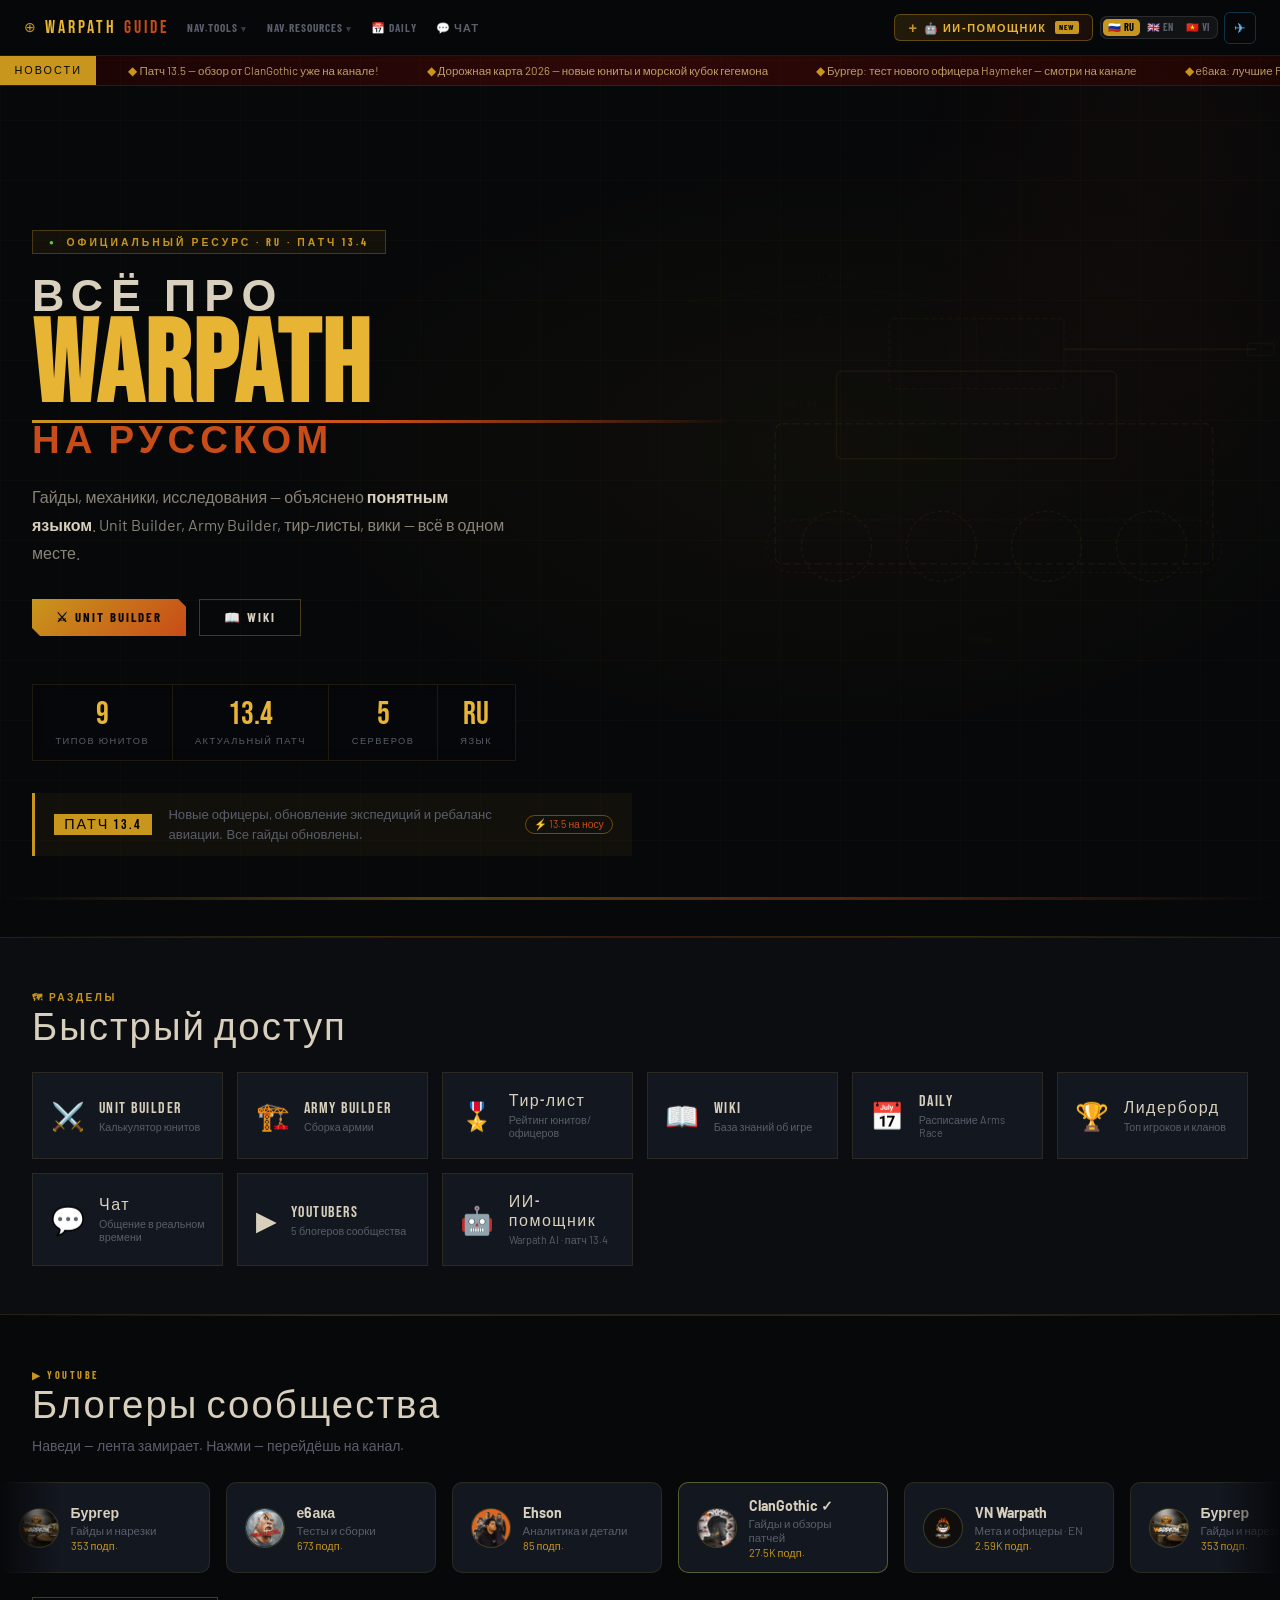
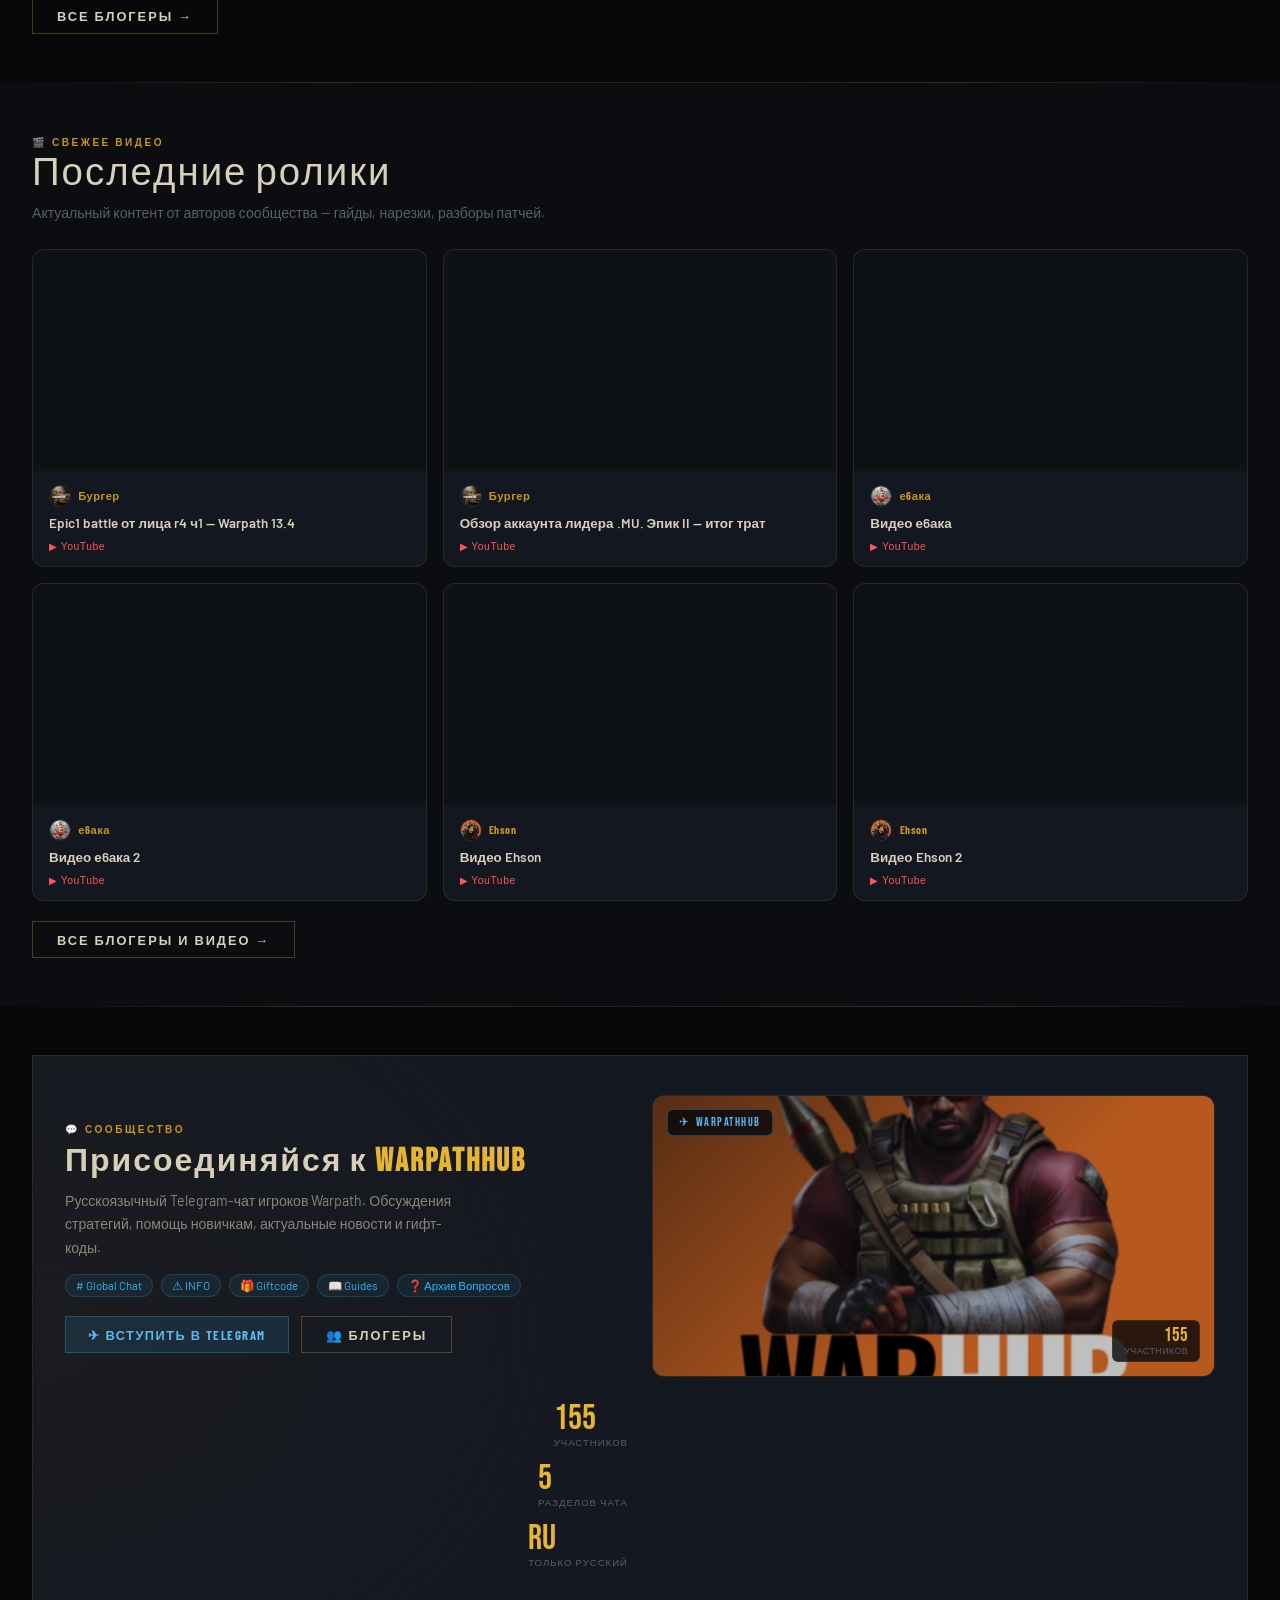
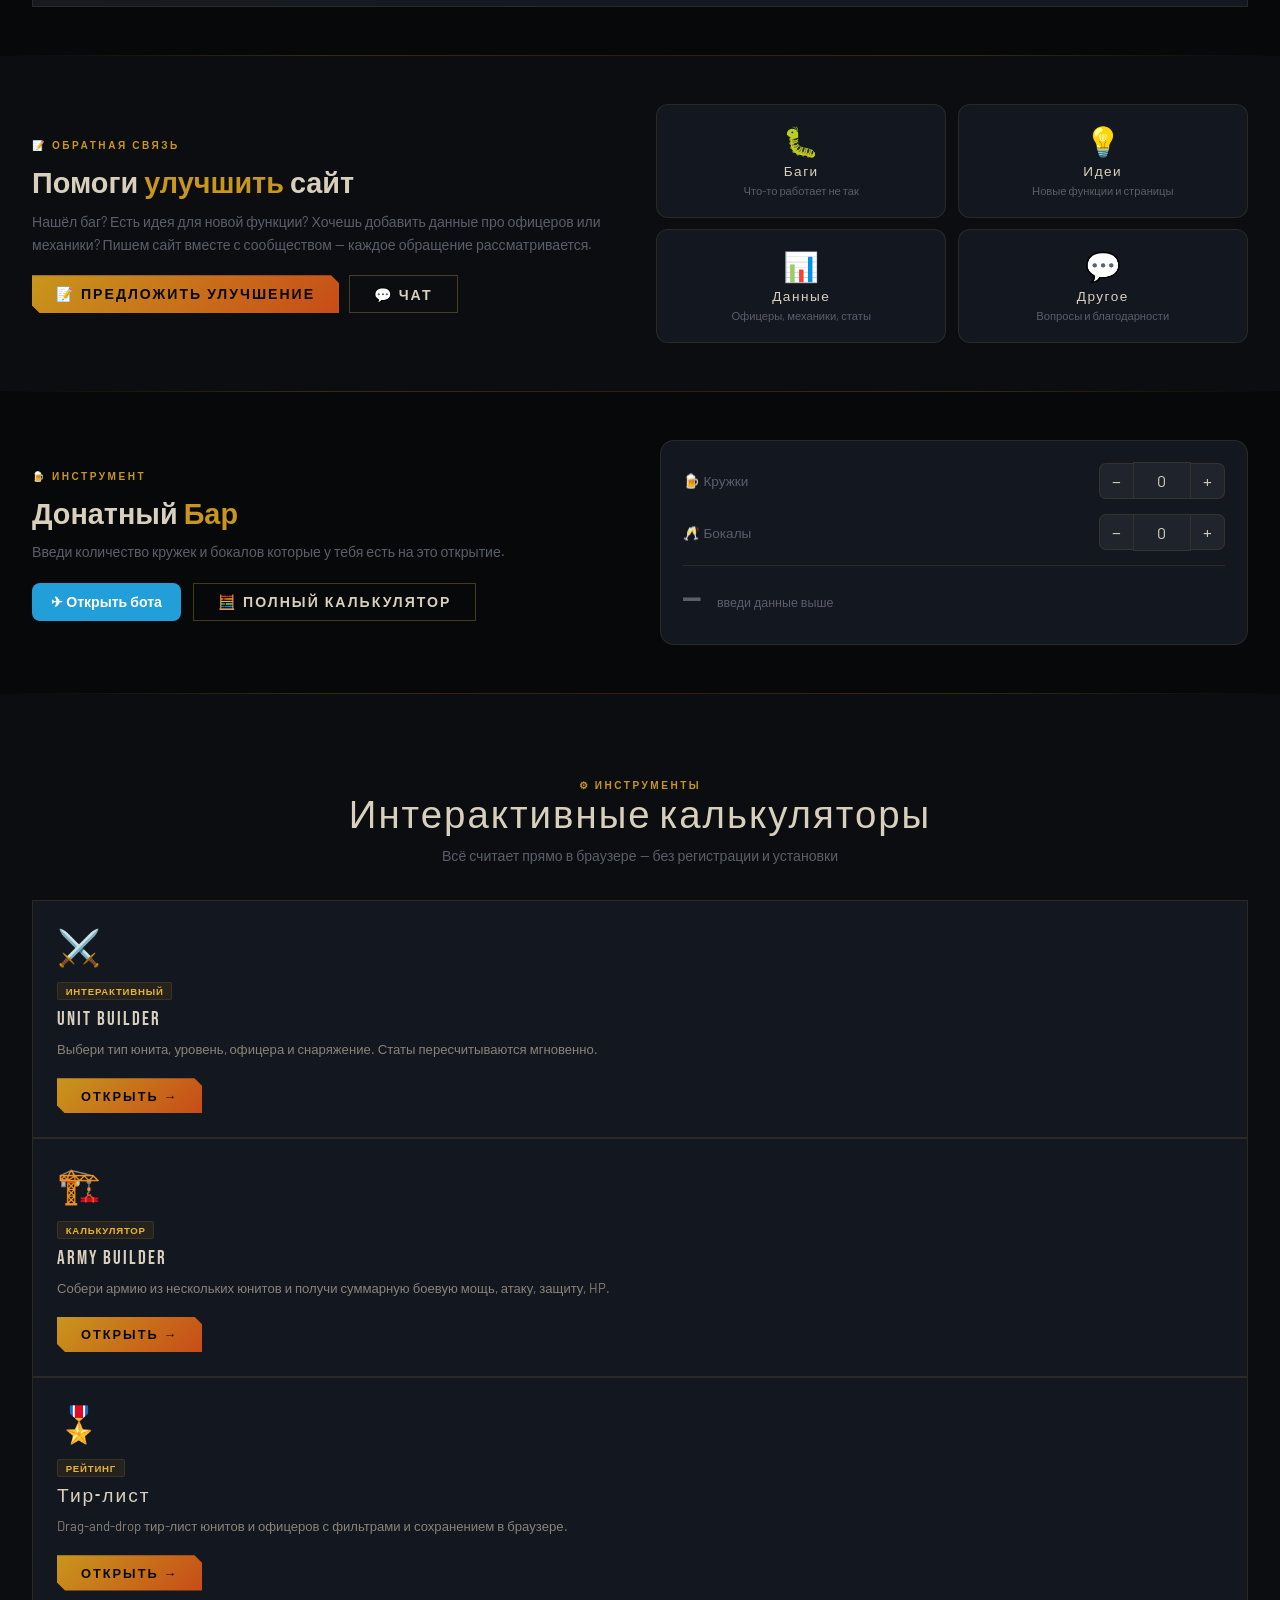
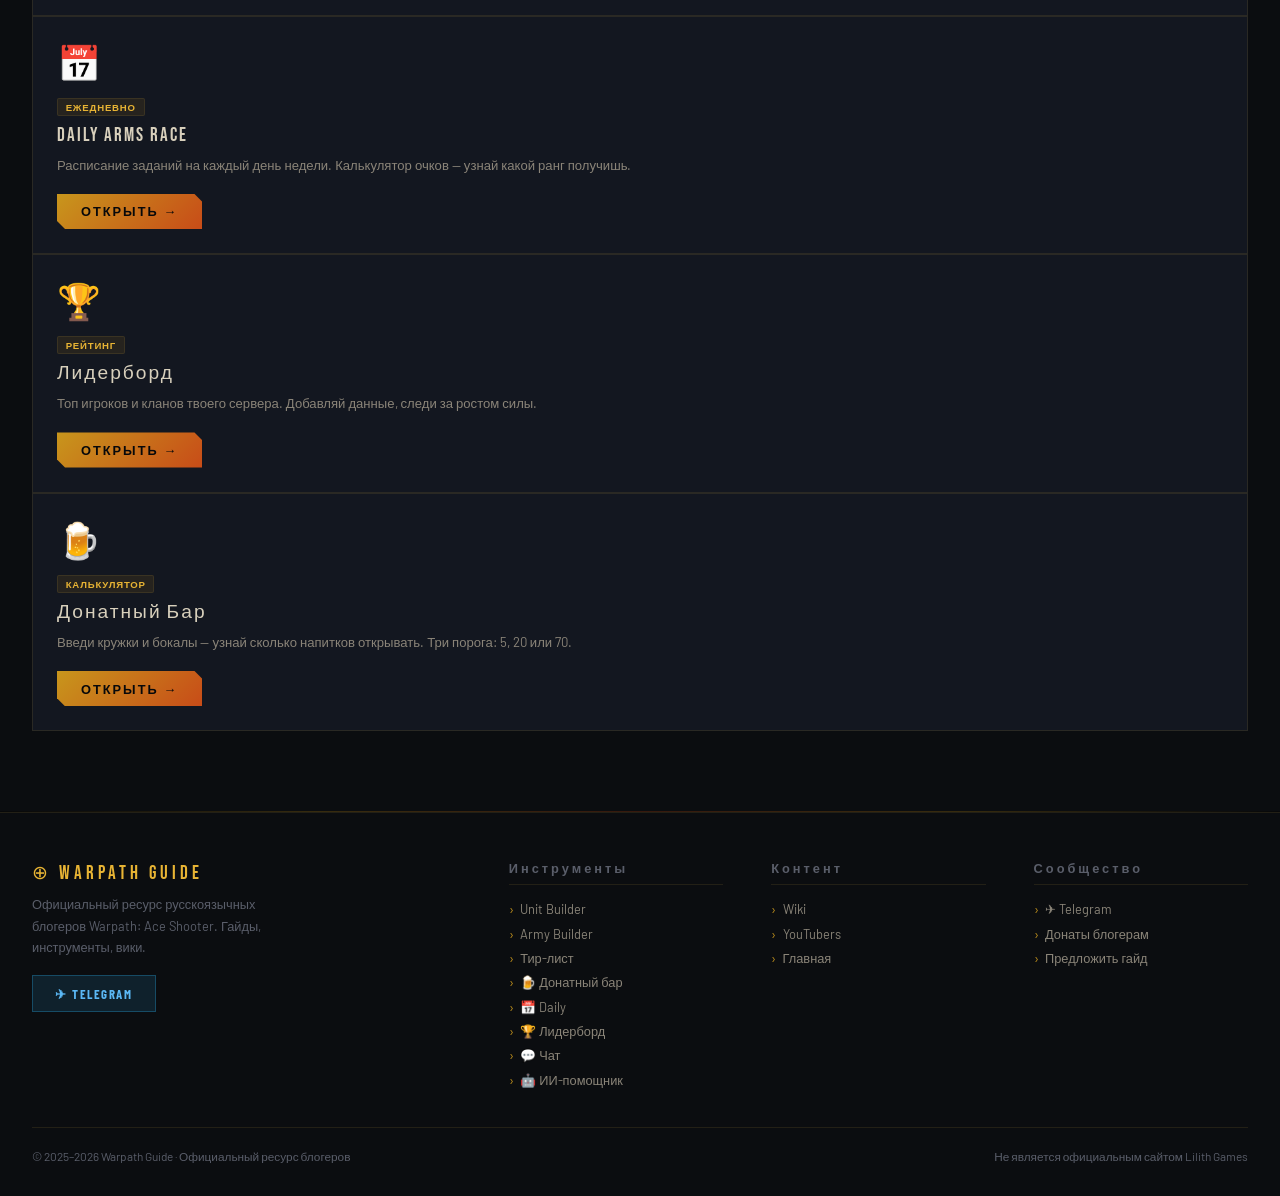
==== commit 002a36bd: "Update index.html" ====
--- a/index.html
+++ b/index.html
@@ -282,7 +282,7 @@
       <div class="title">Интерактивные калькуляторы</div>
       <div class="sub">Всё считает прямо в браузере — без регистрации и установки</div>
     </div>
-    <div id="tools-grid" class="fade-up" style="display:grid;grid-template-columns:repeat(auto-fit,minmax(260px,1fr));gap:1rem;margin-top:2rem">
+    <div id="tools-grid" class="fade-up tools-grid">
       <div class="skel-tool-card" aria-hidden="true"><div class="skel-line skel-tool-icon"></div><div class="skel-line skel-tool-t1"></div><div class="skel-line skel-tool-t2"></div><div class="skel-line skel-tool-t3"></div><div class="skel-line skel-tool-btn"></div></div>
       <div class="skel-tool-card" aria-hidden="true"><div class="skel-line skel-tool-icon"></div><div class="skel-line skel-tool-t1"></div><div class="skel-line skel-tool-t2"></div><div class="skel-line skel-tool-t3"></div><div class="skel-line skel-tool-btn"></div></div>
       <div class="skel-tool-card" aria-hidden="true"><div class="skel-line skel-tool-icon"></div><div class="skel-line skel-tool-t1"></div><div class="skel-line skel-tool-t2"></div><div class="skel-line skel-tool-t3"></div><div class="skel-line skel-tool-btn"></div></div>
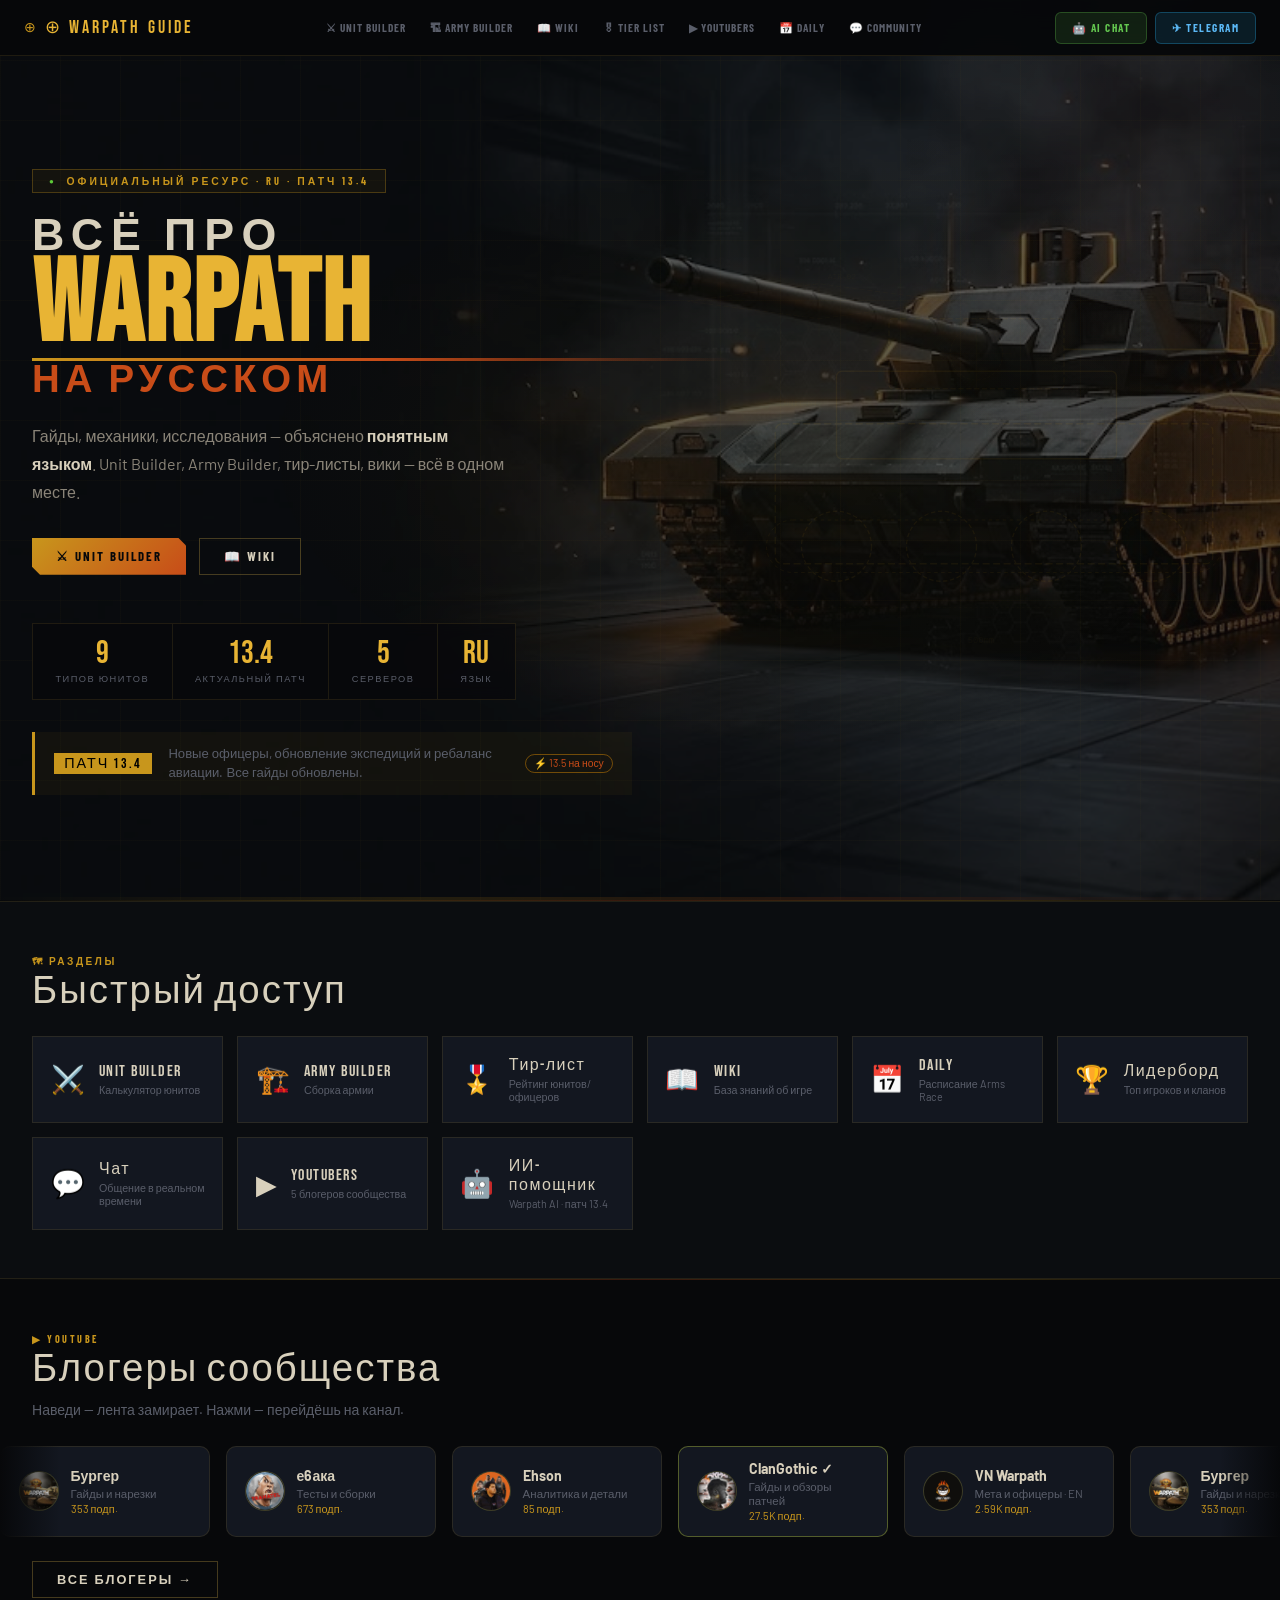
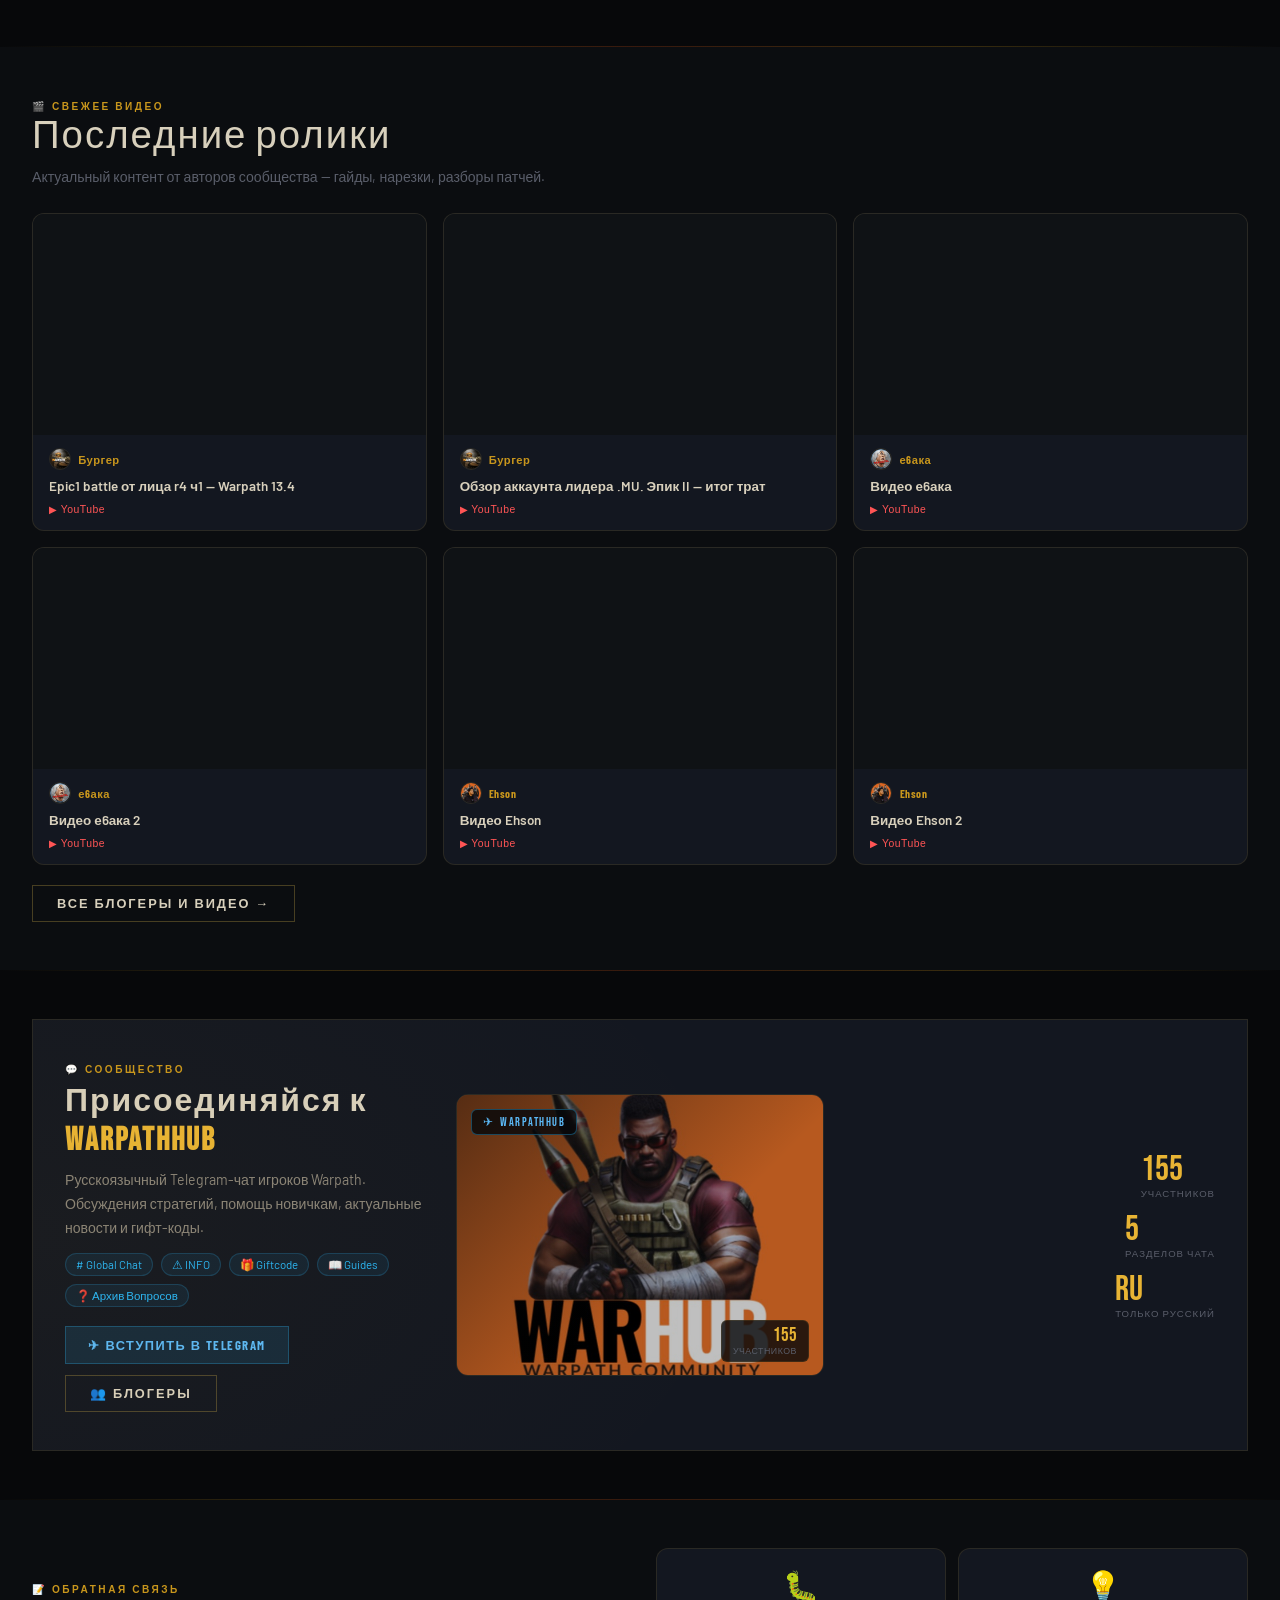
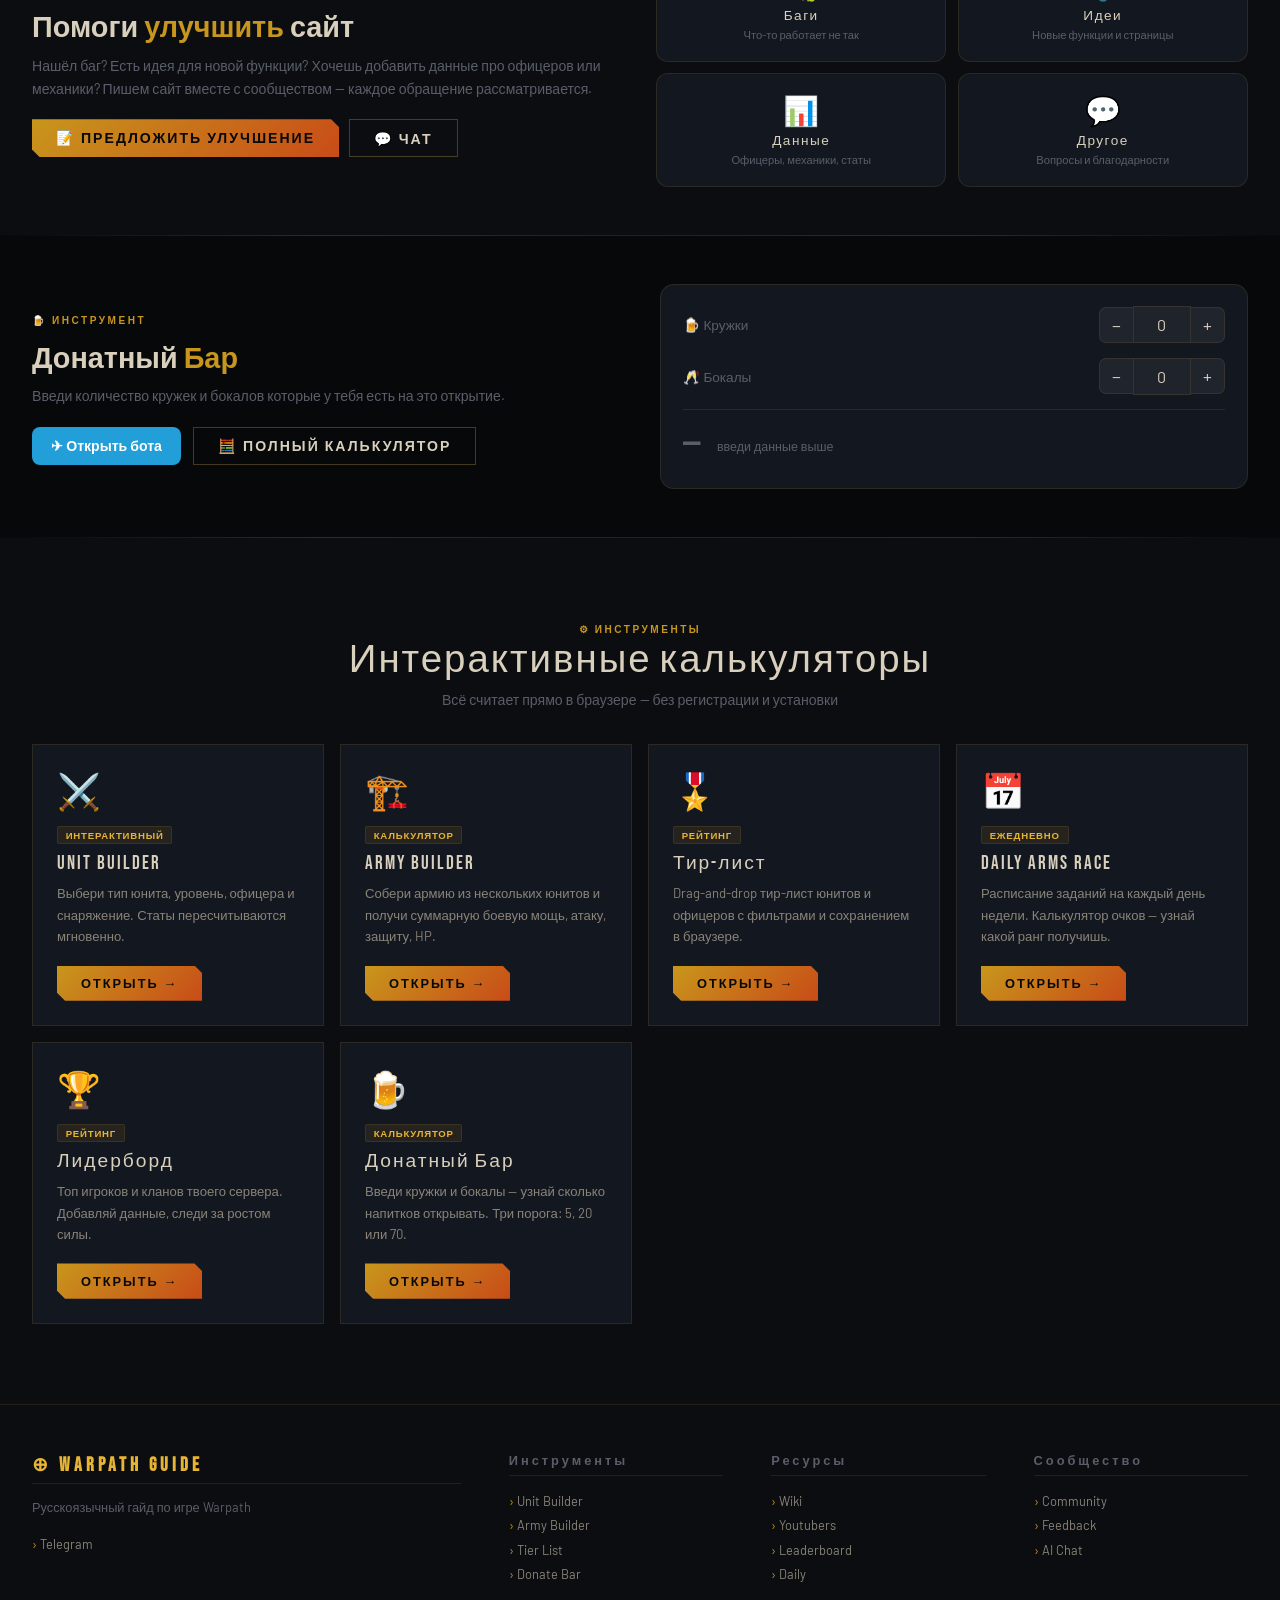
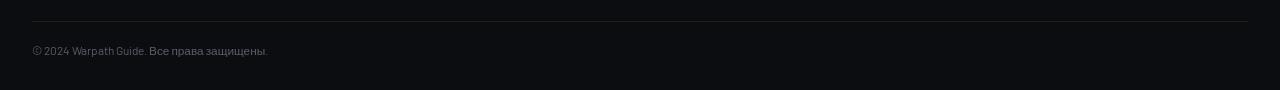
==== commit 6f9cfd07: "Update index.html" ====
--- a/index.html
+++ b/index.html
@@ -356,7 +356,14 @@
 }
 
 document.addEventListener('DOMContentLoaded', () => {
-  if (typeof initShared === 'function') initShared();
+  // initShared is optional - only call if defined
+  if (typeof initShared === 'function') {
+    try {
+      initShared();
+    } catch (e) {
+      console.warn('initShared() error:', e);
+    }
+  }
 
   const nc = document.getElementById('nav-cards');
   if (nc) {
--- a/style.css
+++ b/style.css
@@ -113,8 +113,26 @@
   flex-shrink: 0;
   text-decoration: none;
   white-space: nowrap;
-}
-.nav-logo::before { content: '⊕'; font-size: .85rem; color: var(--gold); }
+  transition: all .2s;
+}
+
+.nav-logo:hover {
+  color: var(--gold);
+  text-shadow: 0 0 8px rgba(200,150,28,.3);
+}
+
+.nav-logo::before { 
+  content: '⊕'; 
+  font-size: .85rem; 
+  color: var(--gold); 
+  animation: pulse 2s ease-in-out infinite;
+}
+
+@keyframes pulse {
+  0%, 100% { opacity: 1; }
+  50% { opacity: 0.6; }
+}
+
 .nav-logo .dot { color: var(--orange); }
 
 .nav-links {
@@ -280,6 +298,21 @@
 .nav-hamburger.is-open span:nth-child(2) { opacity: 0; transform: scaleX(0); }
 .nav-hamburger.is-open span:nth-child(3) { transform: translateY(-6px) rotate(-45deg); }
 
+/* ═══════════════════════════════════════
+   УЛУЧШЕННЫЕ СТИЛИ НАВИГАЦИИ
+═══════════════════════════════════════ */
+@media (max-width: 1024px) {
+  .nav-center { display: none; }
+  .nav-burger { display: flex; }
+}
+
+@media (max-width: 768px) {
+  .nav { padding: 0 1rem; }
+  .nav-logo { font-size: 0.95rem; }
+  .nav-right { gap: 0.3rem; }
+  .nav-ai-btn, .nav-tg-btn { padding: 0.24rem 0.55rem; font-size: 0.65rem; }
+}
+
 /* Mobile overlay */
 .nav-mobile-overlay {
   display: none;
@@ -387,6 +420,206 @@
 .nav-mobile-lang .lang-btn { flex: 1; text-align: center; padding: 5px 0; font-size: .72rem; }
 
 /* ═══════════════════════════════════════
+   NEW NAV STRUCTURE (nav.js)
+   Classes: .nav-center, .nav-link, .nav-burger, .nav-mobile, .nav-overlay, .scroll-top
+═══════════════════════════════════════ */
+
+/* Center navigation links */
+.nav-center {
+  display: flex;
+  align-items: center;
+  gap: 0;
+  flex: 1;
+  min-width: 0;
+  overflow: hidden;
+}
+
+.nav-link {
+  display: block;
+  padding: 0 .6rem;
+  height: 56px;
+  line-height: 56px;
+  font-family: 'Barlow Condensed', sans-serif;
+  font-size: .7rem;
+  font-weight: 700;
+  letter-spacing: 1px;
+  text-transform: uppercase;
+  color: var(--muted);
+  border-bottom: 2px solid transparent;
+  transition: all .18s;
+  white-space: nowrap;
+  text-decoration: none;
+  flex-shrink: 0;
+  position: relative;
+}
+
+.nav-link::after {
+  content: '';
+  position: absolute;
+  bottom: 0;
+  left: 0;
+  right: 0;
+  height: 2px;
+  background: linear-gradient(90deg, var(--gold), var(--orange));
+  transform: scaleX(0);
+  transition: transform .18s;
+}
+
+.nav-link:hover,
+.nav-link.active {
+  color: var(--gold2);
+}
+
+.nav-link:hover::after,
+.nav-link.active::after {
+  transform: scaleX(1);
+}
+
+/* Hamburger button */
+.nav-burger {
+  display: none;
+  flex-direction: column;
+  gap: 4px;
+  cursor: pointer;
+  padding: 7px 6px;
+  border: 1px solid var(--border);
+  border-radius: 6px;
+  background: transparent;
+  flex-shrink: 0;
+  font-size: 1.2rem;
+  color: var(--text);
+  transition: all .22s;
+  width: 32px;
+  height: 32px;
+  align-items: center;
+  justify-content: center;
+}
+
+.nav-burger:hover {
+  border-color: var(--gold);
+  color: var(--gold2);
+  background: rgba(200,150,28,.08);
+}
+
+.nav-burger.open {
+  color: var(--gold2);
+  border-color: var(--gold);
+  background: rgba(200,150,28,.12);
+}
+
+/* Mobile menu drawer */
+.nav-mobile {
+  position: fixed;
+  top: 56px;
+  right: -100%;
+  width: 100%;
+  max-width: 280px;
+  height: calc(100vh - 56px);
+  background: linear-gradient(180deg, var(--bg2) 0%, var(--bg3) 100%);
+  border-left: 1px solid var(--border2);
+  z-index: 999;
+  transition: right .28s cubic-bezier(.4, 0, .2, 1);
+  display: flex;
+  flex-direction: column;
+  overflow-y: auto;
+  overscroll-behavior: contain;
+  box-shadow: -4px 0 16px rgba(0,0,0,.4);
+}
+
+.nav-mobile.open {
+  right: 0;
+}
+
+.nav-mobile-link {
+  display: block;
+  padding: .85rem 1.3rem;
+  font-family: 'Barlow Condensed', sans-serif;
+  font-size: .85rem;
+  font-weight: 700;
+  letter-spacing: 1.5px;
+  text-transform: uppercase;
+  color: var(--muted);
+  border-left: 3px solid transparent;
+  transition: all .15s;
+  text-decoration: none;
+  position: relative;
+}
+
+.nav-mobile-link::before {
+  content: '';
+  position: absolute;
+  left: 0;
+  top: 0;
+  bottom: 0;
+  width: 3px;
+  background: linear-gradient(180deg, var(--gold), var(--orange));
+  transform: scaleY(0);
+  transition: transform .15s;
+}
+
+.nav-mobile-link:hover,
+.nav-mobile-link.active {
+  color: var(--gold2);
+  background: rgba(200,150,28,.08);
+}
+
+.nav-mobile-link:hover::before,
+.nav-mobile-link.active::before {
+  transform: scaleY(1);
+}
+
+/* Mobile overlay */
+.nav-overlay {
+  display: none;
+  position: fixed;
+  inset: 0;
+  background: rgba(0, 0, 0, .65);
+  z-index: 998;
+  backdrop-filter: blur(4px);
+  -webkit-backdrop-filter: blur(4px);
+  animation: fadeIn .28s ease-out;
+}
+
+.nav-overlay.open {
+  display: block;
+}
+
+@keyframes fadeIn {
+  from { opacity: 0; }
+  to { opacity: 1; }
+}
+
+/* Scroll to top button */
+.scroll-top {
+  position: fixed;
+  bottom: 1.5rem;
+  right: 1.5rem;
+  width: 40px;
+  height: 40px;
+  background: var(--gold);
+  color: #000;
+  border: none;
+  border-radius: 50%;
+  font-size: 1.2rem;
+  font-weight: 700;
+  cursor: pointer;
+  display: none;
+  align-items: center;
+  justify-content: center;
+  z-index: 800;
+  transition: all .2s;
+}
+
+.scroll-top.visible {
+  display: flex;
+}
+
+.scroll-top:hover {
+  opacity: .85;
+  transform: translateY(-2px);
+}
+
+/* ═══════════════════════════════════════
    TICKER
 ═══════════════════════════════════════ */
 .ticker-bar{margin-top:56px;background:linear-gradient(90deg,#1a0404,#2e0808,#1a0404);border-bottom:var(--line);height:30px;display:flex;align-items:center;overflow:hidden}
@@ -437,7 +670,7 @@
 .field-label em{color:var(--gold2);font-style:normal}
 .field-input{width:100%;background:var(--bg3);border:var(--line);color:var(--text);padding:.55rem .85rem;font-size:.86rem;outline:none;transition:border-color .2s}
 .field-input:focus{border-color:var(--gold)}
-.field-select{width:100%;background:var(--bg3);border:var(--line);color:var(--text);padding:.55rem .85rem;font-size:.84rem;outline:none;appearance:none;cursor:pointer}
+.field-select{width:100%;background:var(--bg3);border:var(--line);color:var(--text);padding:.55rem .85rem;font-size:.84rem;outline:none;-webkit-appearance:none;appearance:none;cursor:pointer}
 .field-range{width:100%;accent-color:var(--gold);margin-top:.2rem}
 
 /* ═══════════════════════════════════════
@@ -474,7 +707,7 @@
 /* ═══════════════════════════════════════
    COMMUNITY (index.html)
 ═══════════════════════════════════════ */
-.community-wrap{display:grid;grid-template-columns:1fr 1fr;gap:1.5rem;align-items:center;background:var(--panel);border:var(--line);padding:2.4rem 2rem;position:relative;overflow:hidden}
+.community-wrap{display:grid;grid-template-columns:1fr 1fr 1fr;gap:1.5rem;align-items:center;background:var(--panel);border:var(--line);padding:2.4rem 2rem;position:relative;overflow:hidden}
 .community-wrap::before{content:'';position:absolute;inset:0;background:radial-gradient(ellipse 60% 100% at 0% 50%,rgba(200,148,28,.04),transparent);pointer-events:none}
 .community-wrap h2{font-family:'Bebas Neue',sans-serif;font-size:clamp(1.6rem,2.5vw,2.2rem);letter-spacing:2px;margin-bottom:.5rem}
 .community-wrap p{color:var(--dim);font-size:.88rem;line-height:1.7;max-width:400px}
@@ -745,7 +978,278 @@
   .nav-drop-trigger { padding: 0 .45rem; font-size: .66rem; }
 }
 /* ═══════════════════════════════════════
-   SCROLL TO TOP
+   НОВАЯ СТРУКТУРА МЕНЮ (nav.js)
+═══════════════════════════════════════ */
+.nav-center {
+  display: flex;
+  flex: 1;
+  justify-content: center;
+  gap: 0;
+  list-style: none;
+  margin: 0;
+  padding: 0;
+}
+
+.nav-link {
+  display: block;
+  padding: 0 0.75rem;
+  height: 56px;
+  line-height: 56px;
+  font-family: 'Barlow Condensed', sans-serif;
+  font-size: 0.7rem;
+  font-weight: 700;
+  letter-spacing: 1px;
+  text-transform: uppercase;
+  color: var(--muted);
+  border-bottom: 2px solid transparent;
+  transition: all 0.18s;
+  white-space: nowrap;
+  text-decoration: none;
+}
+
+.nav-link:hover,
+.nav-link.active {
+  color: var(--gold2);
+  border-bottom-color: var(--gold);
+}
+
+.nav-right {
+  display: flex;
+  align-items: center;
+  gap: 0.5rem;
+  flex-shrink: 0;
+}
+
+.nav-ai-btn {
+  display: inline-flex;
+  align-items: center;
+  gap: 0.35rem;
+  background: rgba(100, 200, 80, 0.12);
+  border: 1px solid rgba(100, 200, 80, 0.28);
+  color: #64c850;
+  padding: 0.5rem 1rem;
+  font-family: 'Barlow Condensed', sans-serif;
+  font-size: 0.7rem;
+  font-weight: 700;
+  letter-spacing: 1.5px;
+  text-transform: uppercase;
+  border-radius: 6px;
+  transition: all 0.2s;
+  text-decoration: none;
+}
+
+.nav-ai-btn:hover {
+  background: rgba(100, 200, 80, 0.22);
+  border-color: #64c850;
+}
+
+.nav-tg-btn {
+  display: inline-flex;
+  align-items: center;
+  gap: 0.35rem;
+  background: rgba(41, 182, 246, 0.12);
+  border: 1px solid rgba(41, 182, 246, 0.28);
+  color: #5bb8f5;
+  padding: 0.5rem 1rem;
+  font-family: 'Barlow Condensed', sans-serif;
+  font-size: 0.7rem;
+  font-weight: 700;
+  letter-spacing: 1.5px;
+  text-transform: uppercase;
+  border-radius: 6px;
+  transition: all 0.2s;
+  text-decoration: none;
+}
+
+.nav-tg-btn:hover {
+  background: rgba(41, 182, 246, 0.22);
+  border-color: #5bb8f5;
+}
+
+.nav-burger {
+  display: none;
+  flex-direction: column;
+  gap: 4px;
+  background: none;
+  border: none;
+  cursor: pointer;
+  padding: 0;
+  width: 24px;
+  height: 24px;
+  flex-shrink: 0;
+}
+
+.nav-burger span {
+  display: block;
+  width: 100%;
+  height: 2px;
+  background: var(--text);
+  transition: all 0.3s;
+  border-radius: 1px;
+}
+
+.nav-mobile {
+  display: none;
+  position: fixed;
+  top: 56px;
+  right: -100%;
+  width: 100%;
+  max-width: 300px;
+  height: calc(100vh - 56px);
+  background: rgba(7, 8, 10, 0.98);
+  backdrop-filter: blur(16px);
+  border-left: 1px solid var(--border);
+  flex-direction: column;
+  z-index: 899;
+  transition: right 0.3s ease;
+  overflow-y: auto;
+}
+
+.nav-mobile.open {
+  right: 0;
+}
+
+.nav-mobile-link {
+  display: block;
+  padding: 0.75rem 1.5rem;
+  color: var(--muted);
+  text-decoration: none;
+  font-family: 'Barlow Condensed', sans-serif;
+  font-size: 0.75rem;
+  font-weight: 700;
+  letter-spacing: 1px;
+  text-transform: uppercase;
+  border-left: 3px solid transparent;
+  transition: all 0.18s;
+}
+
+.nav-mobile-link:hover,
+.nav-mobile-link.active {
+  color: var(--gold2);
+  border-left-color: var(--gold);
+  background: rgba(200, 150, 28, 0.08);
+}
+
+.nav-overlay {
+  display: none;
+  position: fixed;
+  inset: 0;
+  background: rgba(0, 0, 0, 0.5);
+  backdrop-filter: blur(3px);
+  z-index: 898;
+}
+
+.nav-overlay.open {
+  display: block;
+}
+
+.scroll-top {
+  position: fixed;
+  bottom: 1.5rem;
+  right: 1.5rem;
+  width: 40px;
+  height: 40px;
+  background: var(--gold);
+  color: #000;
+  border: none;
+  border-radius: 8px;
+  font-size: 1.1rem;
+  font-weight: 700;
+  cursor: pointer;
+  display: none;
+  align-items: center;
+  justify-content: center;
+  z-index: 799;
+  transition: opacity 0.2s, transform 0.2s;
+  box-shadow: 0 4px 12px rgba(200, 150, 28, 0.3);
+}
+
+.scroll-top.visible {
+  display: flex;
+}
+
+.scroll-top:hover {
+  opacity: 0.85;
+  transform: translateY(-2px);
+}
+
+/* ═══════════════════════════════════════
+   FOOTER (новая структура)
+═══════════════════════════════════════ */
+.footer {
+  background: var(--bg2);
+  border-top: var(--line);
+  padding: 3rem 2rem 2rem;
+}
+
+.footer-content {
+  max-width: 1280px;
+  margin: 0 auto;
+  display: grid;
+  grid-template-columns: 2fr 1fr 1fr 1fr;
+  gap: 3rem;
+  margin-bottom: 2.2rem;
+}
+
+.footer-col h3,
+.footer-col h4 {
+  font-family: 'Bebas Neue', sans-serif;
+  font-size: 0.8rem;
+  letter-spacing: 3px;
+  color: var(--muted);
+  margin-bottom: 0.8rem;
+  padding-bottom: 0.4rem;
+  border-bottom: var(--line);
+}
+
+.footer-col h3 {
+  font-size: 1.2rem;
+  letter-spacing: 4px;
+  color: var(--gold2);
+}
+
+.footer-col p {
+  font-size: 0.8rem;
+  color: var(--muted);
+  line-height: 1.7;
+  max-width: 250px;
+  margin-bottom: 0.8rem;
+}
+
+.footer-link {
+  display: block;
+  padding: 0.26rem 0;
+  font-size: 0.8rem;
+  color: var(--dim);
+  transition: color 0.18s;
+  text-decoration: none;
+}
+
+.footer-link::before {
+  content: '› ';
+  color: var(--gold);
+}
+
+.footer-link:hover {
+  color: var(--gold2);
+}
+
+.footer-bottom {
+  max-width: 1280px;
+  margin: 0 auto;
+  display: flex;
+  justify-content: space-between;
+  align-items: center;
+  border-top: var(--line);
+  padding-top: 1.3rem;
+  font-size: 0.74rem;
+  color: var(--muted);
+  flex-wrap: wrap;
+  gap: 0.8rem;
+}
+
+/* ═══════════════════════════════════════
+   SCROLL TO TOP (старый класс для совместимости)
 ═══════════════════════════════════════ */
 .g-scroll-top{position:fixed;bottom:1.5rem;right:1.5rem;width:40px;height:40px;background:var(--gold);color:#000;border:none;border-radius:8px;font-size:1.1rem;font-weight:700;cursor:pointer;display:none;align-items:center;justify-content:center;z-index:799;transition:opacity .2s,transform .2s;box-shadow:0 4px 12px rgba(200,150,28,.3)}
 .g-scroll-top.visible{display:flex}
@@ -771,6 +1275,8 @@
   /* ── Бургер показывается, ссылки скрываются ── */
   .nav-links{display:none !important}
   .nav-hamburger{display:flex !important}
+  .nav-center{display:none !important}
+  .nav-burger{display:flex !important}
   #nav-lang-switcher{display:none}
   .nav{padding:0 1rem}
 
@@ -820,6 +1326,7 @@
   .clan-card{flex-wrap:wrap}
   table{display:block;overflow-x:auto;-webkit-overflow-scrolling:touch}
   .footer-grid{grid-template-columns:1fr 1fr !important;gap:1.5rem !important}
+  .footer-content{grid-template-columns:1fr 1fr !important;gap:1.5rem !important}
   .footer-bottom{flex-direction:column !important;text-align:center !important;gap:.4rem !important}
   .modal-bg{padding:.75rem !important;align-items:flex-end !important}
   .modal-box{max-height:90vh !important;border-radius:8px 8px 0 0 !important}
@@ -838,7 +1345,6 @@
   .lb-stats{grid-template-columns:repeat(2,1fr) !important}
   .modal-row{grid-template-columns:1fr !important}
 }
- 700; }
 
 /* ══ HERO SECTION WITH BACKGROUND IMAGE ══ */
 .hero-section {
@@ -852,7 +1358,17 @@
   background-size: cover;
   background-position: center;
   background-attachment: fixed;
+  background-repeat: no-repeat;
   padding-top: 0;
+}
+
+.hero-section::before {
+  content: '';
+  position: absolute;
+  inset: 0;
+  background: rgba(7,8,10,.65);
+  z-index: 1;
+  pointer-events: none;
 }
 
 .hero-bg {
@@ -863,6 +1379,7 @@
     radial-gradient(ellipse 40% 80% at 90% 20%, rgba(200,76,24,.05) 0%, transparent 50%);
   pointer-events: none;
   opacity: 0.8;
+  z-index: 2;
 }
 
 .hero-blueprint {
@@ -875,6 +1392,7 @@
   opacity: .07;
   pointer-events: none;
   user-select: none;
+  z-index: 2;
 }
 
 @media (max-width: 768px) {
@@ -891,6 +1409,7 @@
     linear-gradient(90deg,rgba(200,150,28,.025) 1px,transparent 1px);
   background-size: 60px 60px;
   pointer-events: none;
+  z-index: 2;
 }
 
 .hero-accent-line {
@@ -905,7 +1424,7 @@
 
 .hero-inner {
   position: relative;
-  z-index: 2;
+  z-index: 3;
   max-width: 1280px;
   margin: 0 auto;
   padding: 9rem 2rem 5rem;
@@ -1509,6 +2028,7 @@
   font-family: inherit;
   padding: .5rem 0;
   outline: none;
+  appearance: textfield;
   -moz-appearance: textfield;
 }
 
@@ -1620,6 +2140,14 @@
 /* ══ SKELETON LOADERS ══ */
 .skel-flex-1 { flex: 1; }
 
+/* ══ TOOLS GRID ══ */
+.tools-grid {
+  display: grid;
+  grid-template-columns: repeat(auto-fit, minmax(260px, 1fr));
+  gap: 1rem;
+  margin-top: 2rem;
+}
+
 @media (max-width: 640px) {
   .feedback-grid { grid-template-columns: 1fr !important; }
   .feedback-cards { grid-template-columns: 1fr 1fr !important; }
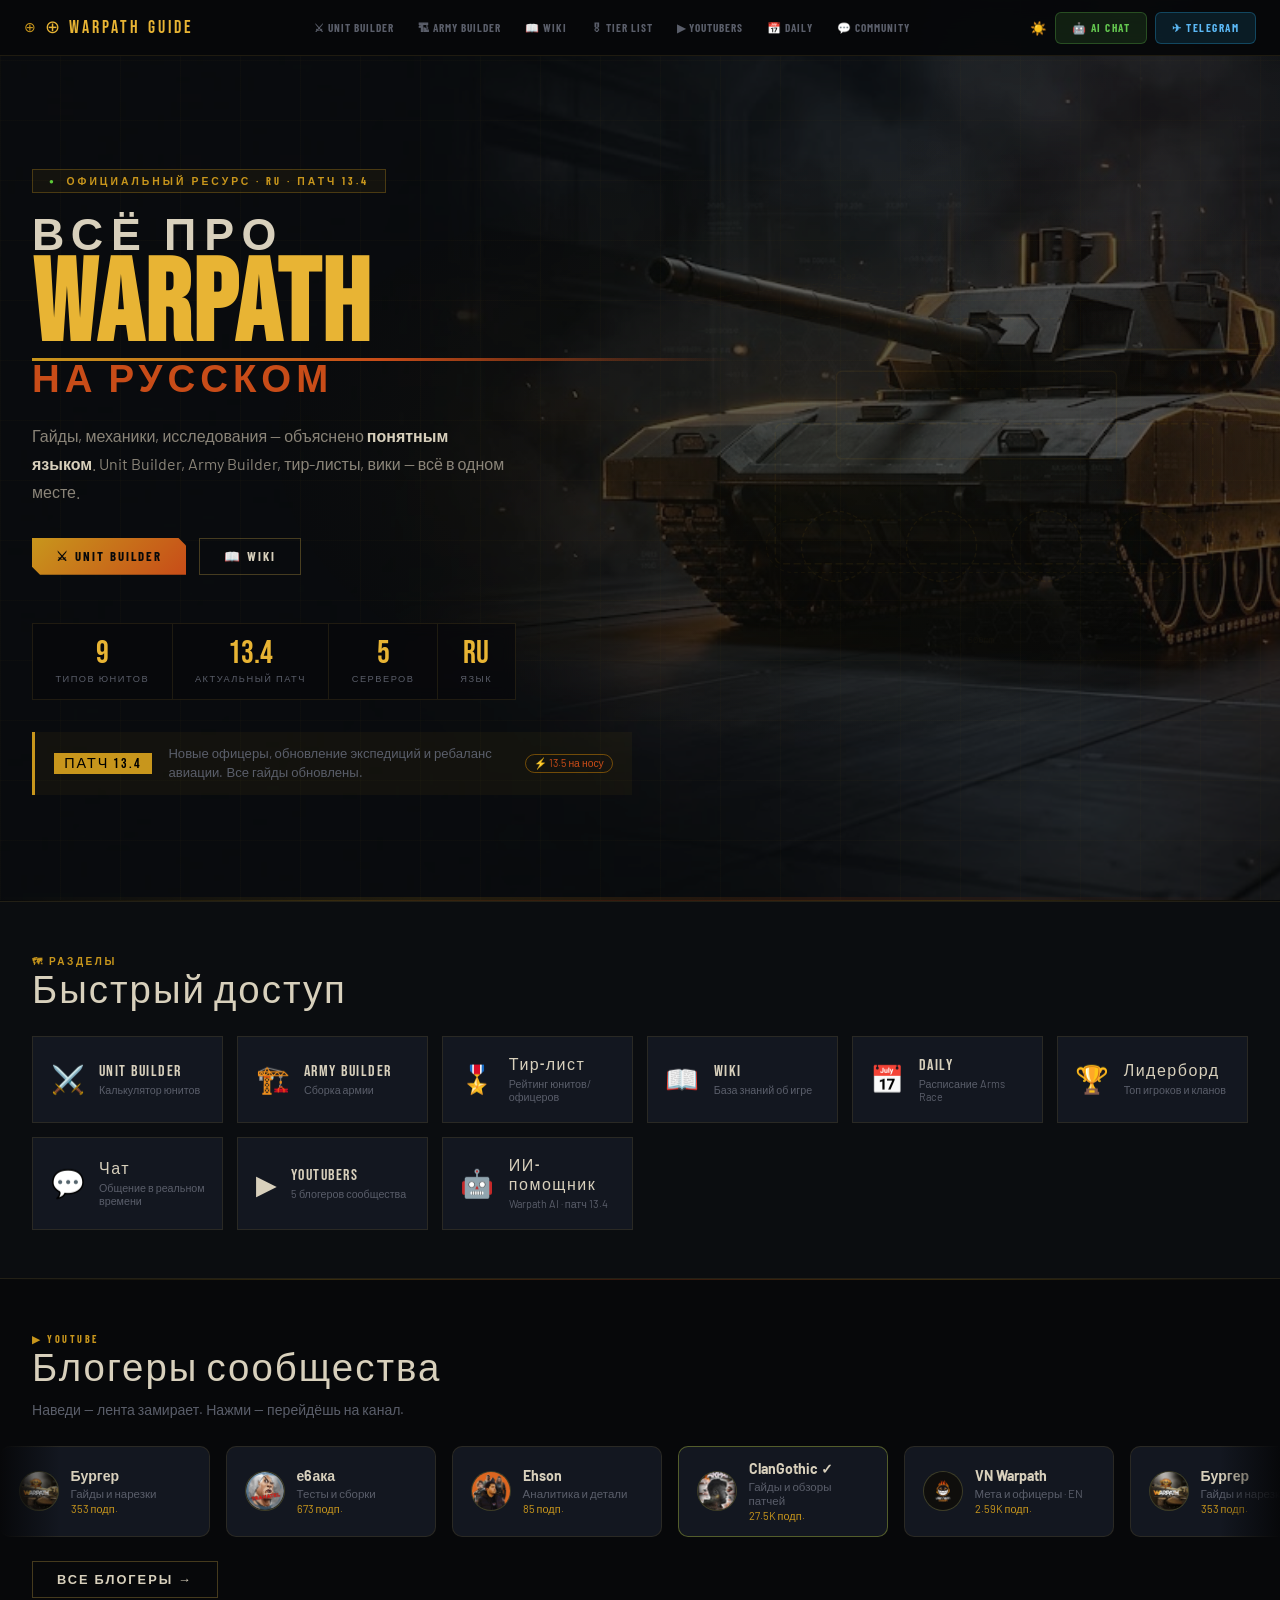
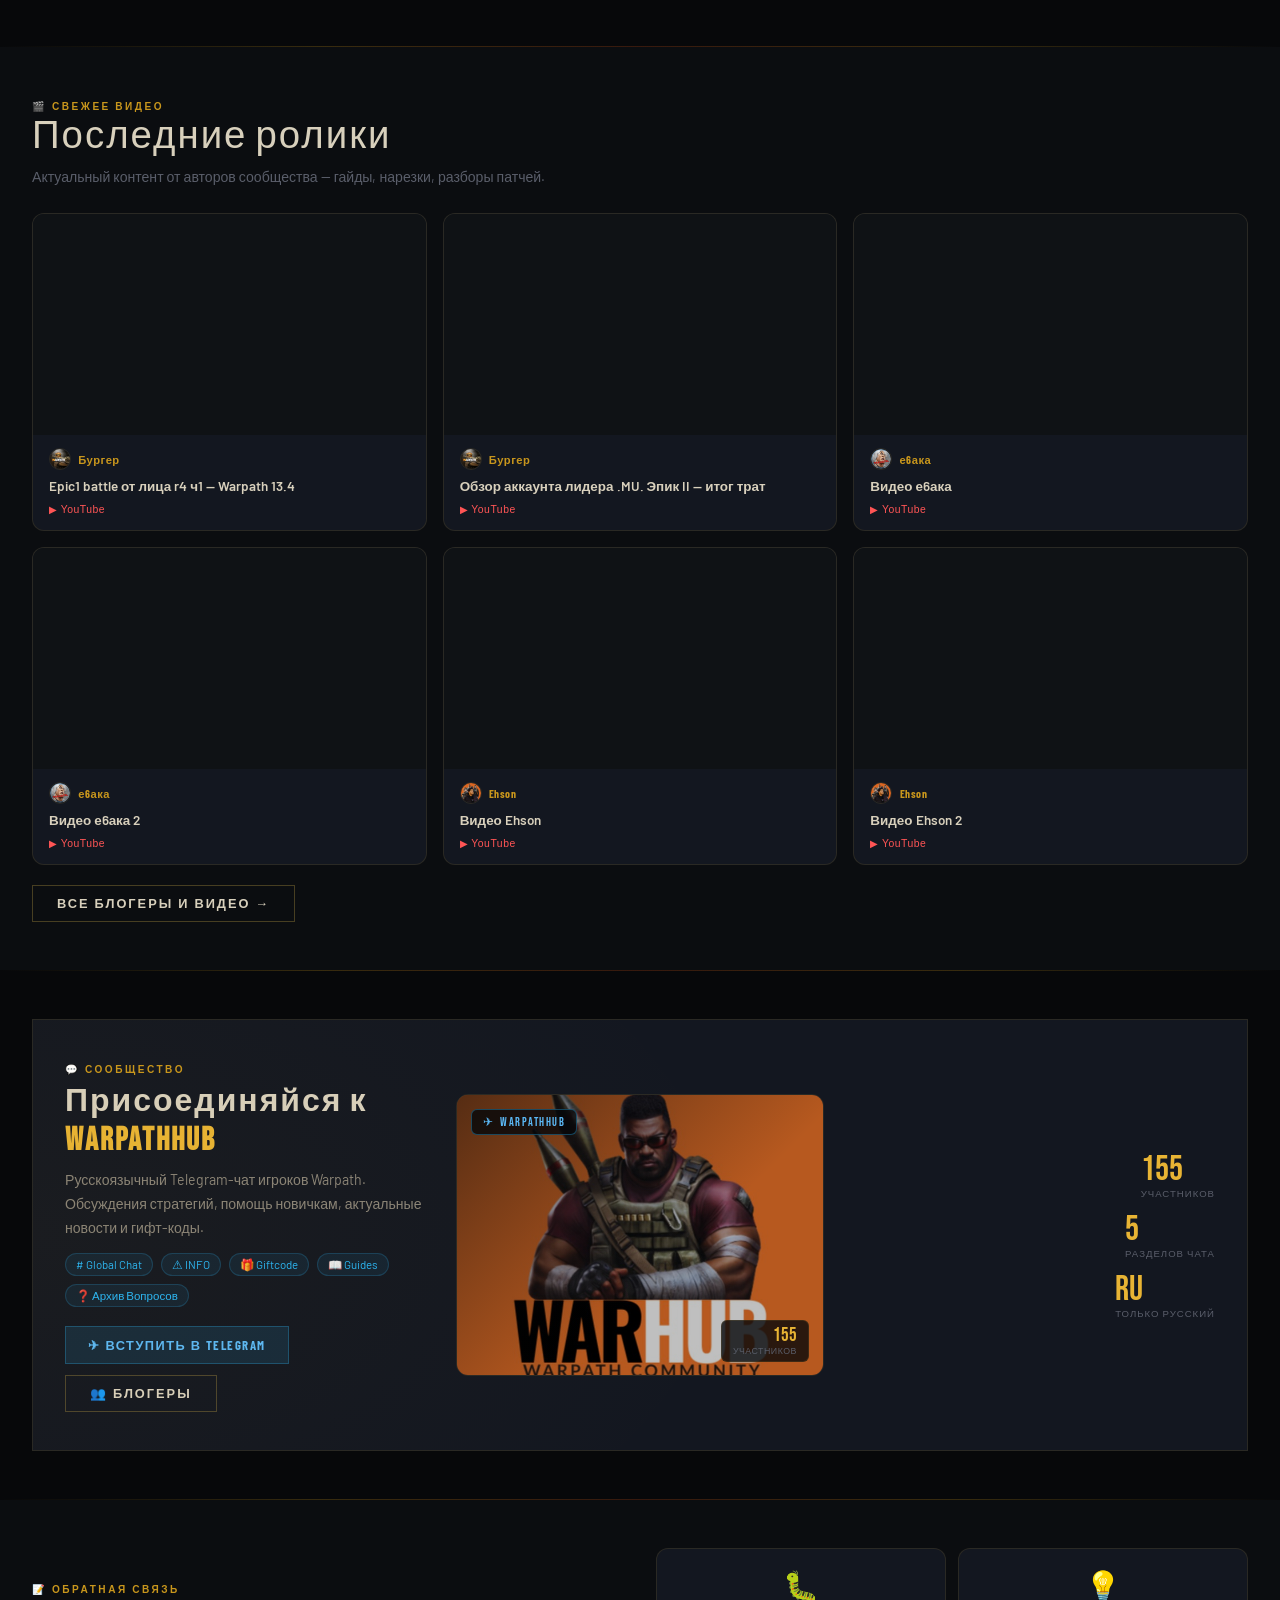
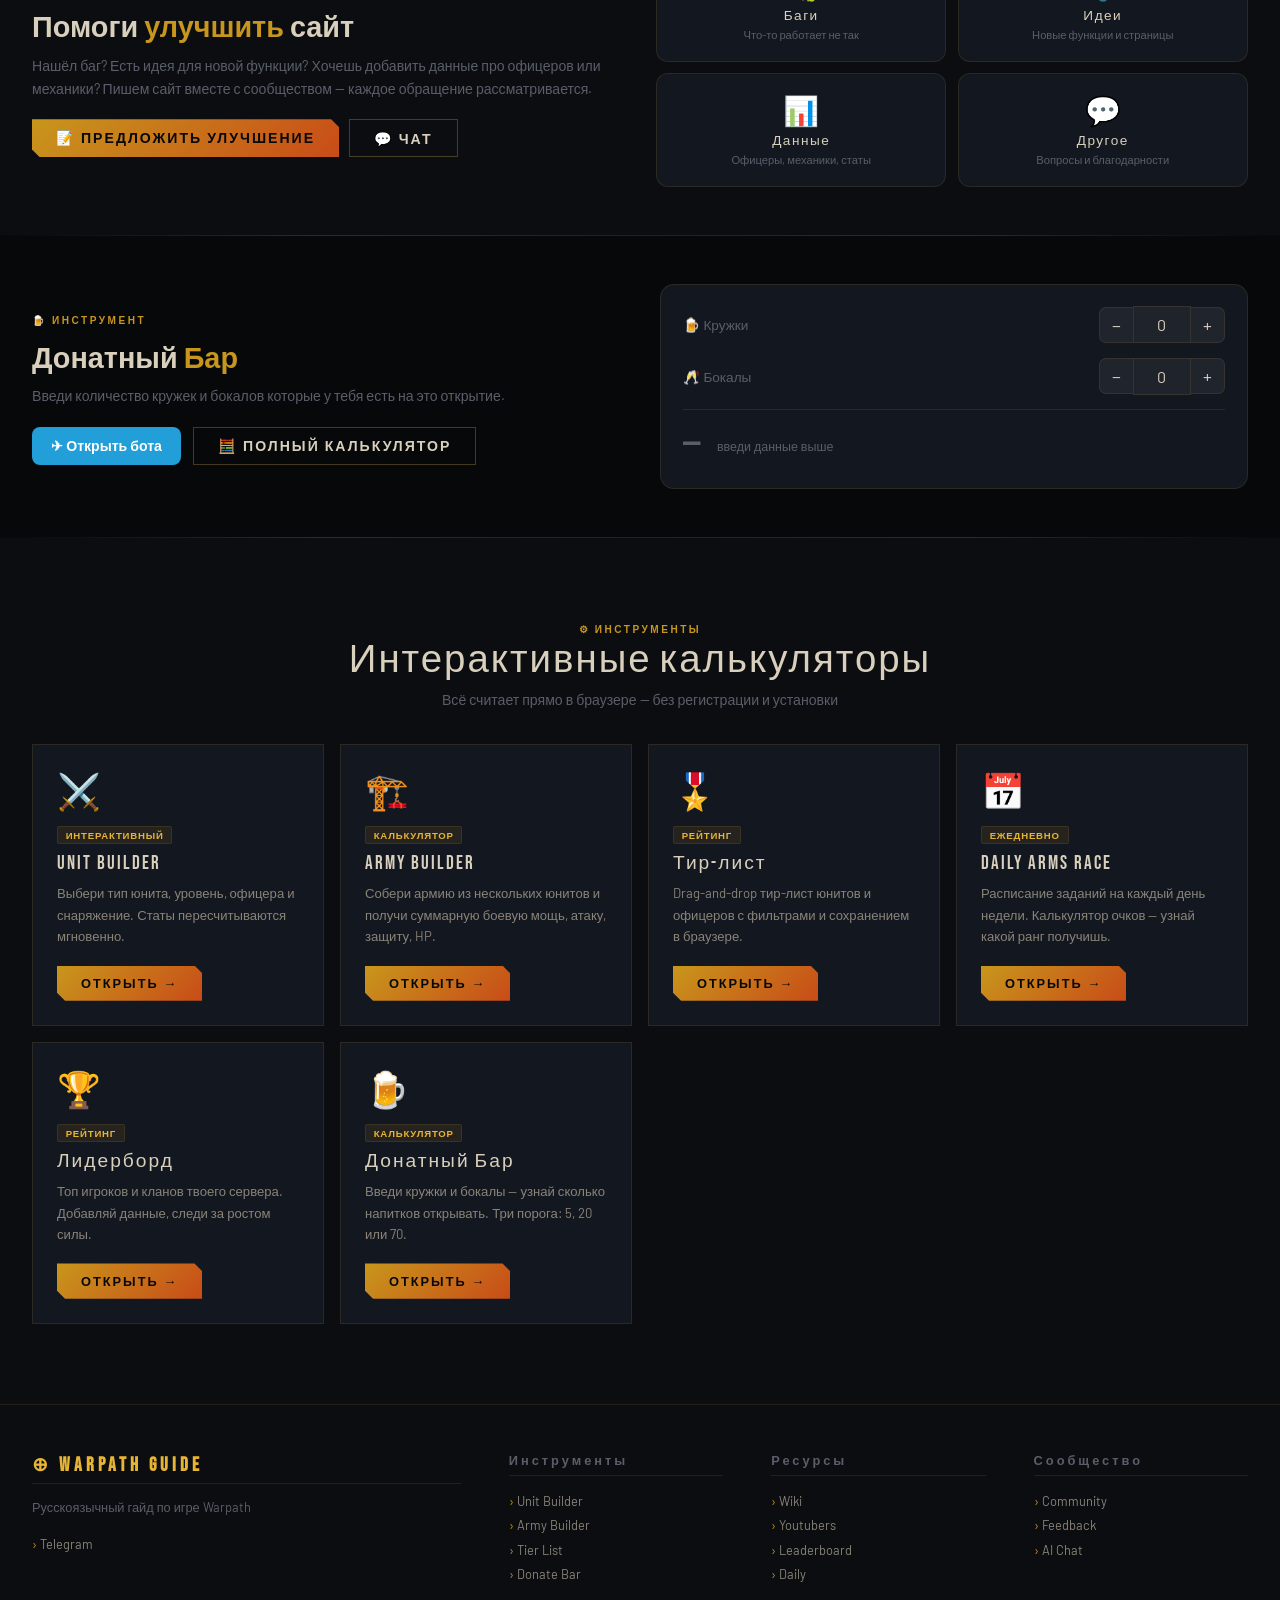
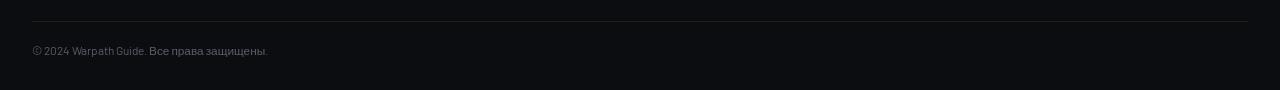
==== commit 1d74c4e7: "Update index.html" ====
--- a/index.html
+++ b/index.html
@@ -3,6 +3,9 @@
 <head>
 <meta charset="UTF-8"><meta name="viewport" content="width=device-width,initial-scale=1">
 <title>Warpath Guide — Главная</title>
+<link rel="manifest" href="manifest.json">
+<meta name="theme-color" content="#c8961c">
+<meta name="description" content="Полный русскоязычный гайд по Warpath: Unit Builder, Army Builder, Wiki, FAQ, Tier List и другие инструменты">
 <link rel="stylesheet" href="style.css">
 <style>
 /* ══ SKELETON LOADERS ══ */
@@ -293,11 +296,15 @@
 <!-- ══════════════════════════════════════
    СКРИПТЫ — порядок важен:
    1) i18n.js  (переводы)
-   2) nav.js   (вставляет шапку в body)
-   3) data.js  (данные игры)
-   4) inline   (логика страницы)
+   2) theme-manager.js (тема)
+   3) pwa-init.js (PWA)
+   4) nav.js   (вставляет шапку в body)
+   5) data.js  (данные игры)
+   6) inline   (логика страницы)
 ═══════════════════════════════════════ -->
 <script src="i18n.js"></script>
+<script src="theme-manager.js"></script>
+<script src="pwa-init.js"></script>
 <script src="nav.js"></script>
 <script src="data.js"></script>
 <script>
